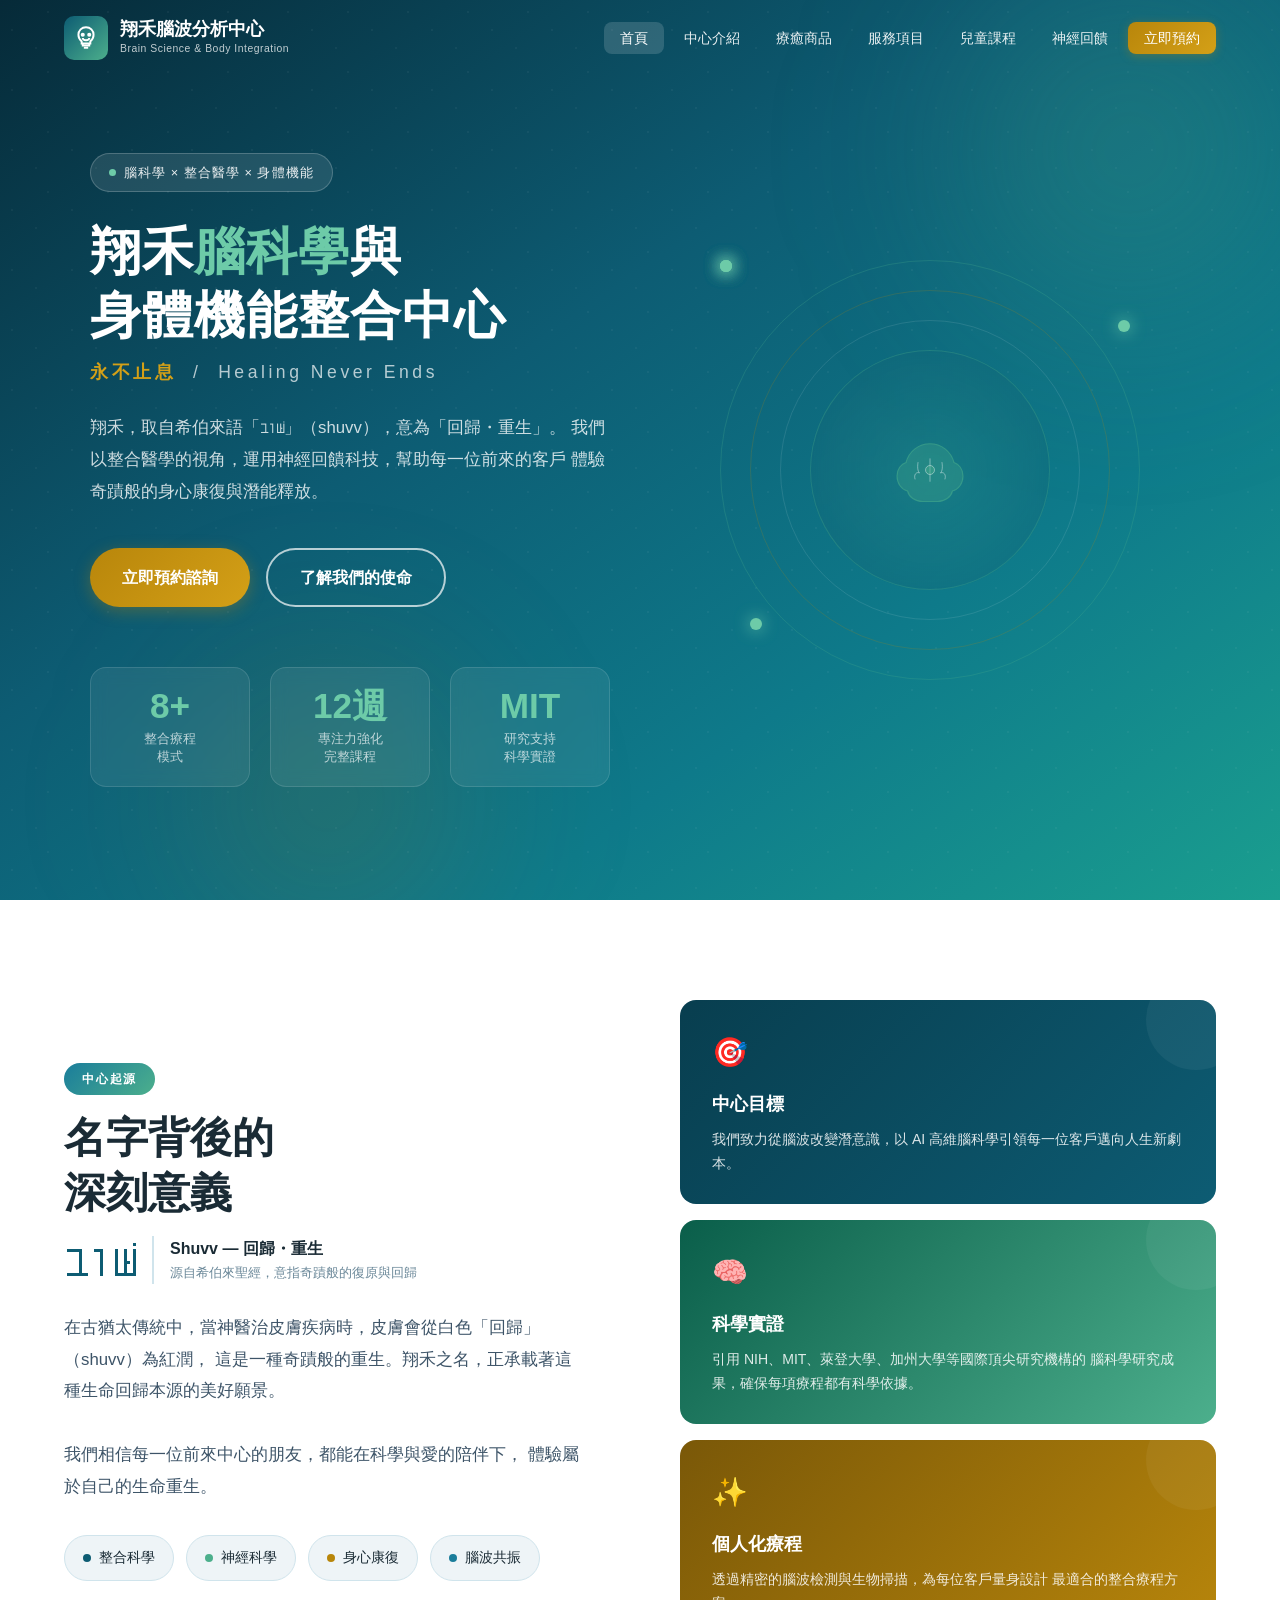
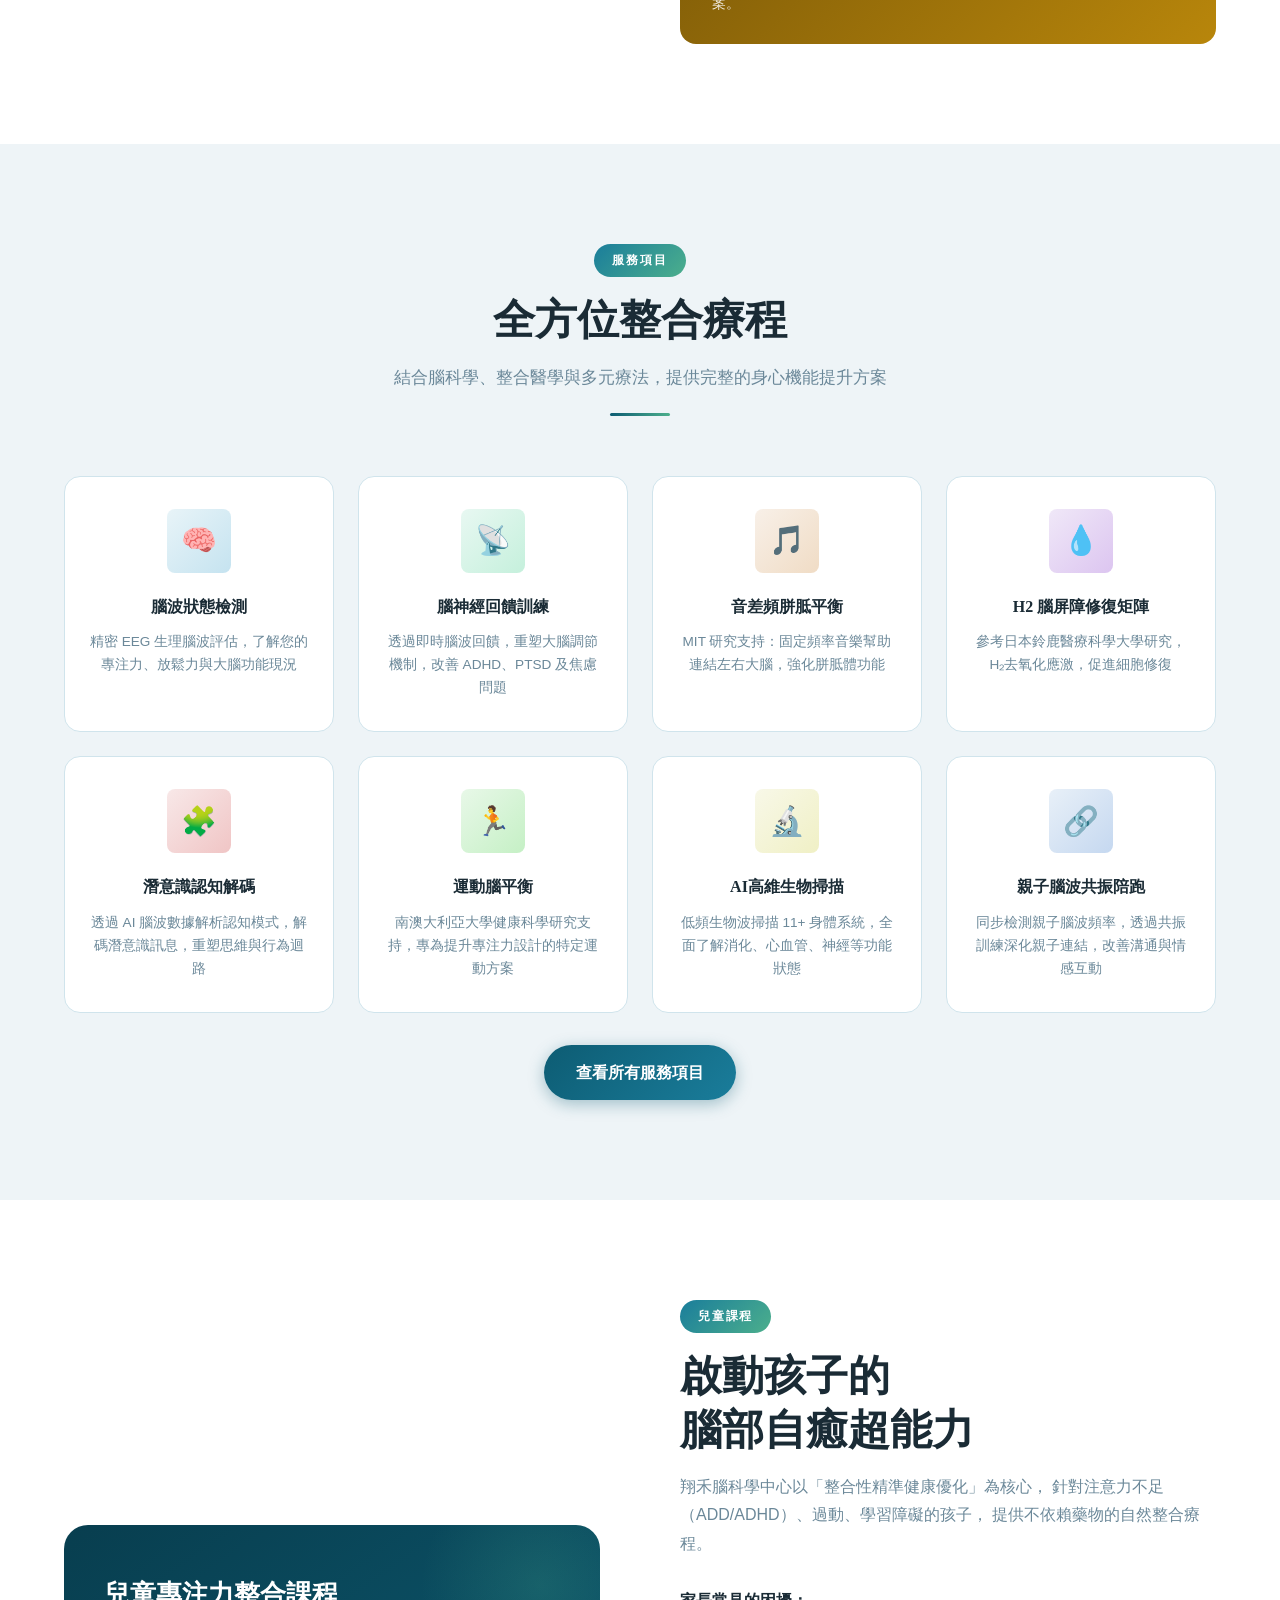
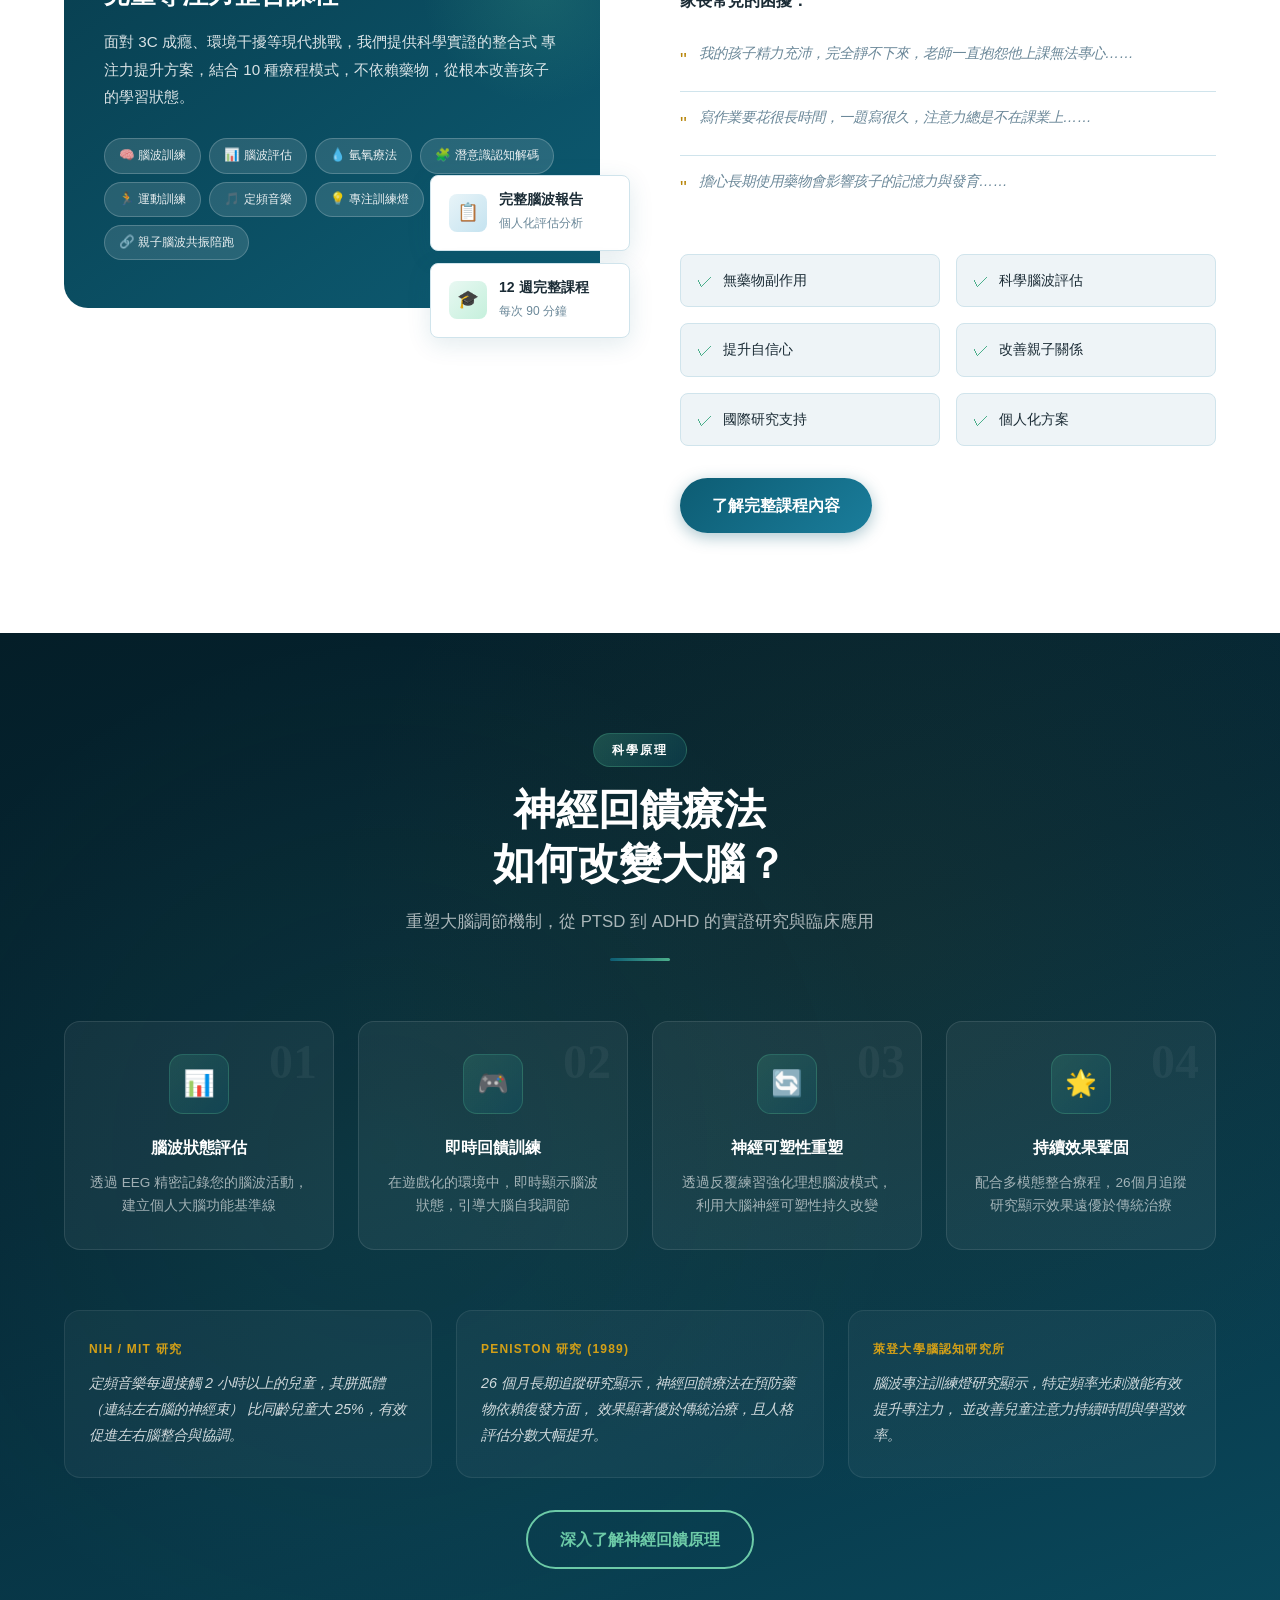
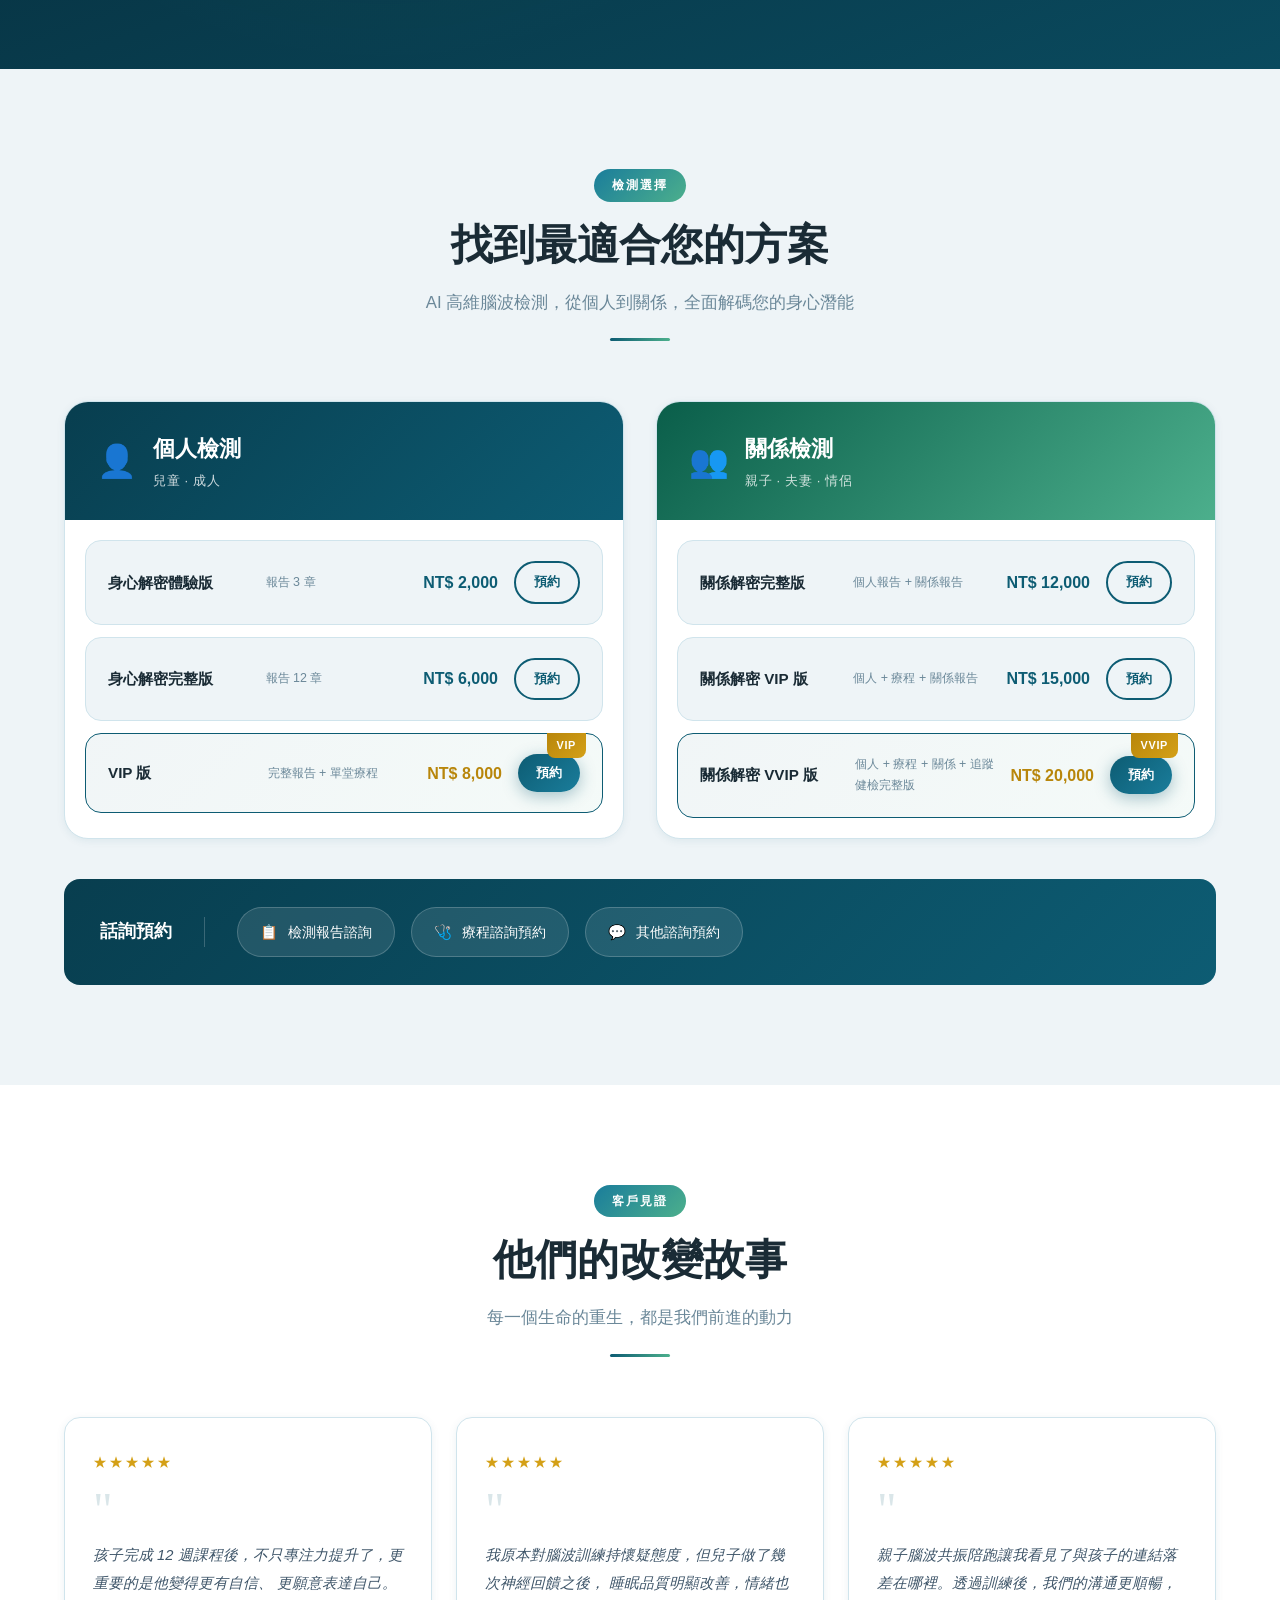
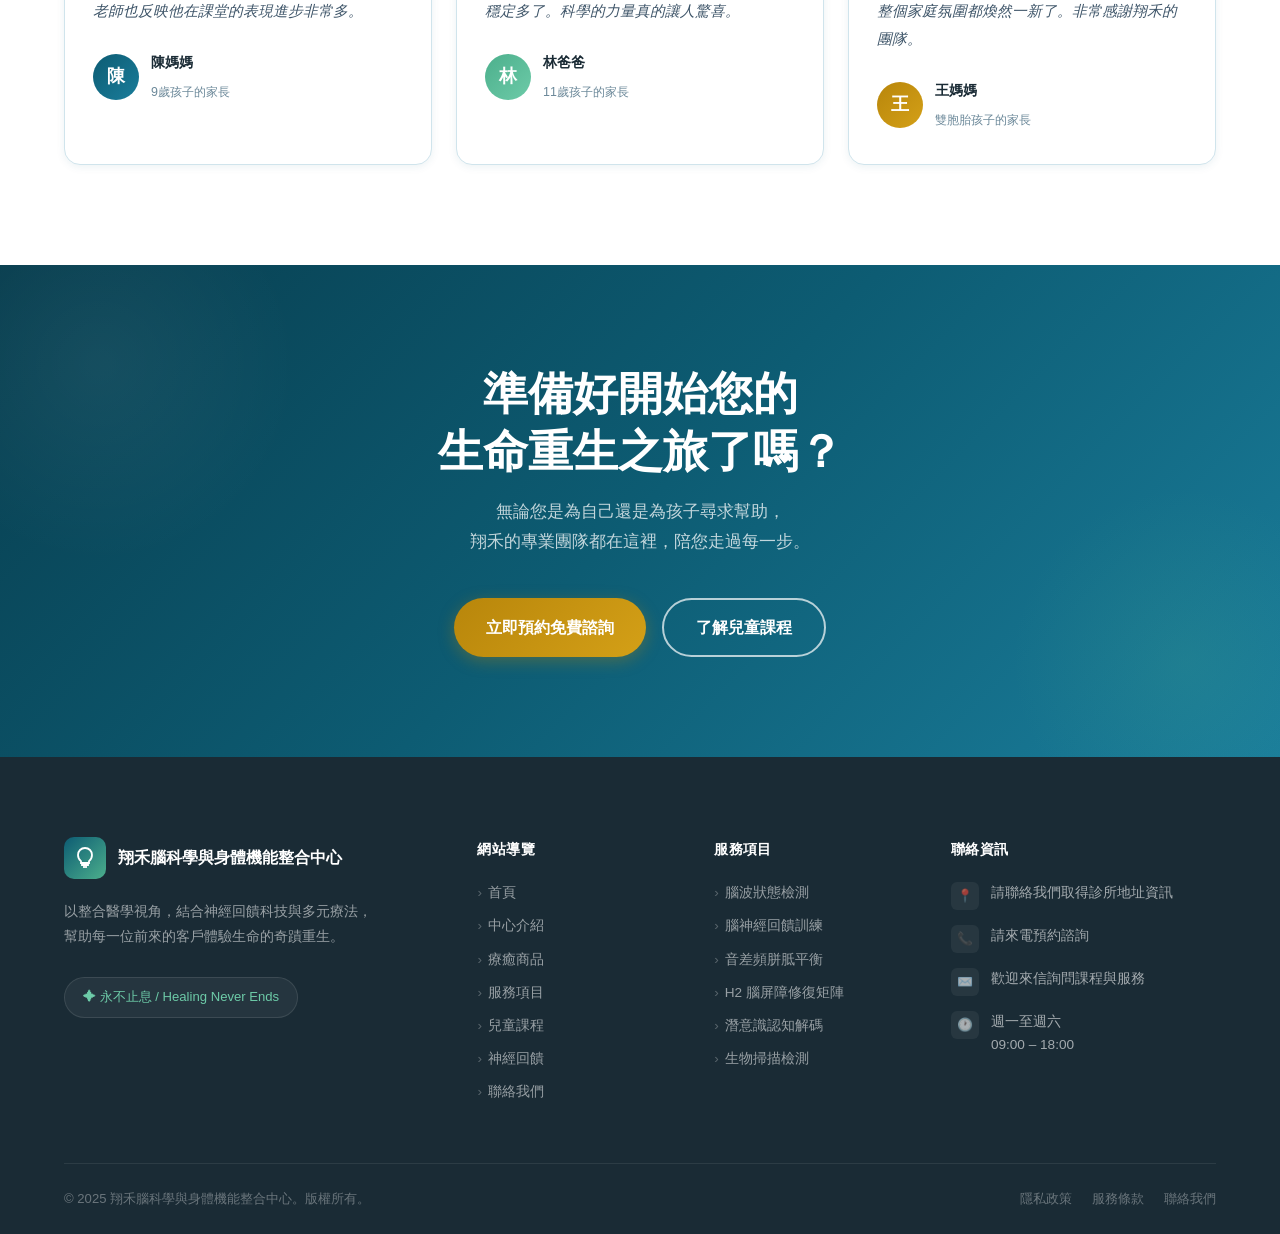
==== index.html @ a010a0da "Add 療癒商品 nav link to product list Made-with: Cursor" ====
<!DOCTYPE html>
<html lang="zh-TW">
<head>
  <meta charset="UTF-8" />
  <meta name="viewport" content="width=device-width, initial-scale=1.0" />
  <title>翔禾腦科學與身體機能整合中心 | Healing Never Ends</title>
  <meta name="description" content="翔禾腦科學與身體機能整合中心，結合神經回饋、腦波訓練、整合醫學，幫助您找回身心平衡。永不止息 / Healing Never Ends。" />
  <link rel="stylesheet" href="styles.css" />
  <link rel="preconnect" href="https://fonts.googleapis.com" />
  <link rel="preconnect" href="https://fonts.gstatic.com" crossorigin />
</head>
<body>

  <!-- ==================== 導覽列 ==================== -->
  <nav class="navbar" id="navbar">
    <div class="container">
      <div class="navbar-inner">
        <a href="index.html" class="navbar-logo">
          <div class="logo-icon">
            <svg viewBox="0 0 24 24">
              <path d="M12 2C8 2 5 5 5 9c0 2.5 1.2 4.7 3 6.1V17h8v-1.9c1.8-1.4 3-3.6 3-6.1 0-4-3-7-7-7z"/>
              <path d="M9 17v2h6v-2"/>
              <path d="M10 21h4"/>
              <circle cx="9" cy="9" r="1"/>
              <circle cx="15" cy="9" r="1"/>
              <path d="M9 12c0 1.1 1.3 2 3 2s3-.9 3-2"/>
            </svg>
          </div>
          <div class="logo-text">
            <span class="logo-name">翔禾腦波分析中心</span>
            <span class="logo-en">Brain Science & Body Integration</span>
          </div>
        </a>

        <ul class="navbar-nav" id="navMenu">
          <li><a href="index.html" class="nav-link active">首頁</a></li>
          <li><a href="about.html" class="nav-link">中心介紹</a></li>
          <li><a href="https://m.ccat.com.tw/4181/ProductList" class="nav-link" target="_blank" rel="noopener noreferrer">療癒商品</a></li>
          <li><a href="services.html" class="nav-link">服務項目</a></li>
          <li><a href="children-program.html" class="nav-link">兒童課程</a></li>
          <li><a href="neurofeedback.html" class="nav-link">神經回饋</a></li>
          <li><a href="contact.html" class="nav-link navbar-cta">立即預約</a></li>
        </ul>

        <button class="navbar-toggle" id="navToggle" aria-label="開啟選單">
          <span></span>
          <span></span>
          <span></span>
        </button>
      </div>
    </div>
  </nav>

  <!-- ==================== Hero ==================== -->
  <section class="hero" id="hero">
    <div class="hero-bg-pattern"></div>
    <div class="hero-orb hero-orb-1"></div>
    <div class="hero-orb hero-orb-2"></div>

    <div class="container">
      <div class="hero-content">
        <div class="hero-text">
          <div class="hero-badge">
            <span class="hero-badge-dot"></span>
            腦科學 × 整合醫學 × 身體機能
          </div>
          <h1 class="hero-title">
            翔禾<span class="hero-title-highlight">腦科學</span>與<br/>
            身體機能整合中心
          </h1>
          <p class="hero-tagline">
            <strong>永不止息</strong> &nbsp;/&nbsp; Healing Never Ends
          </p>
          <p class="hero-description">
            翔禾，取自希伯來語「שּׁוב」（shuvv），意為「回歸・重生」。
            我們以整合醫學的視角，運用神經回饋科技，幫助每一位前來的客戶
            體驗奇蹟般的身心康復與潛能釋放。
          </p>
          <div class="hero-actions">
            <a href="contact.html" class="btn btn-gold">立即預約諮詢</a>
            <a href="about.html" class="btn btn-secondary">了解我們的使命</a>
          </div>

          <div class="hero-stats">
            <div class="hero-stat fade-in fade-in-delay-1">
              <div class="hero-stat-number">8+</div>
              <div class="hero-stat-label">整合療程<br/>模式</div>
            </div>
            <div class="hero-stat fade-in fade-in-delay-2">
              <div class="hero-stat-number">12週</div>
              <div class="hero-stat-label">專注力強化<br/>完整課程</div>
            </div>
            <div class="hero-stat fade-in fade-in-delay-3">
              <div class="hero-stat-number">MIT</div>
              <div class="hero-stat-label">研究支持<br/>科學實證</div>
            </div>
          </div>
        </div>

        <div class="hero-visual">
          <div class="brain-graphic">
            <div class="brain-circle brain-circle-1"></div>
            <div class="brain-circle brain-circle-2"></div>
            <div class="brain-circle brain-circle-3"></div>
            <div class="brain-node"></div>
            <div class="brain-node"></div>
            <div class="brain-node"></div>
            <div class="brain-node"></div>
            <div class="brain-node"></div>
            <div class="brain-core">
              <svg class="brain-icon" viewBox="0 0 120 100" fill="none" xmlns="http://www.w3.org/2000/svg">
                <path d="M60 15 C45 15 32 25 28 40 C22 42 16 48 16 58 C16 68 22 76 30 78 C32 86 40 92 50 92 L70 92 C80 92 88 86 90 78 C98 76 104 68 104 58 C104 48 98 42 92 40 C88 25 75 15 60 15Z" fill="rgba(76,175,140,0.3)" stroke="rgba(76,175,140,0.6)" stroke-width="1.5"/>
                <path d="M44 40 C44 40 42 50 46 54 C42 52 38 56 40 62" stroke="rgba(255,255,255,0.5)" stroke-width="1.2" stroke-linecap="round"/>
                <path d="M60 35 L60 65" stroke="rgba(255,255,255,0.4)" stroke-width="1.5" stroke-linecap="round"/>
                <path d="M76 40 C76 40 78 50 74 54 C78 52 82 56 80 62" stroke="rgba(255,255,255,0.5)" stroke-width="1.2" stroke-linecap="round"/>
                <circle cx="60" cy="50" r="6" fill="rgba(76,175,140,0.5)" stroke="rgba(255,255,255,0.6)" stroke-width="1"/>
              </svg>
            </div>
          </div>
        </div>
      </div>
    </div>
  </section>

  <!-- ==================== 使命介紹 ==================== -->
  <section class="mission-section">
    <div class="container">
      <div class="mission-grid">
        <div class="mission-text-block fade-in">
          <div class="section-tag">中心起源</div>
          <h2 class="section-title">名字背後的<br/>深刻意義</h2>

          <div class="hebrew-word">
            <span class="hebrew-text">שּׁוב</span>
            <div class="hebrew-meaning">
              <strong>Shuvv — 回歸・重生</strong>
              源自希伯來聖經，意指奇蹟般的復原與回歸
            </div>
          </div>

          <p class="mission-desc">
            在古猶太傳統中，當神醫治皮膚疾病時，皮膚會從白色「回歸」（shuvv）為紅潤，
            這是一種奇蹟般的重生。翔禾之名，正承載著這種生命回歸本源的美好願景。
          </p>
          <p class="mission-desc">
            我們相信每一位前來中心的朋友，都能在科學與愛的陪伴下，
            體驗屬於自己的生命重生。
          </p>

          <div class="mission-values">
            <div class="mission-value-tag"><span class="dot"></span>整合科學</div>
            <div class="mission-value-tag"><span class="dot" style="background:var(--accent)"></span>神經科學</div>
            <div class="mission-value-tag"><span class="dot" style="background:var(--secondary)"></span>身心康復</div>
            <div class="mission-value-tag"><span class="dot" style="background:var(--primary-light)"></span>腦波共振</div>
          </div>
        </div>

        <div class="mission-visual fade-in fade-in-delay-2">
          <div class="mission-card-stack">
            <div class="mission-card">
              <div class="mission-card-icon">🎯</div>
              <div class="mission-card-title">中心目標</div>
              <div class="mission-card-desc">
                我們致力從腦波改變潛意識，以 AI 高維腦科學引領每一位客戶邁向人生新劇本。
              </div>
            </div>
            <div class="mission-card accent">
              <div class="mission-card-icon">🧠</div>
              <div class="mission-card-title">科學實證</div>
              <div class="mission-card-desc">
                引用 NIH、MIT、萊登大學、加州大學等國際頂尖研究機構的
                腦科學研究成果，確保每項療程都有科學依據。
              </div>
            </div>
            <div class="mission-card gold">
              <div class="mission-card-icon">✨</div>
              <div class="mission-card-title">個人化療程</div>
              <div class="mission-card-desc">
                透過精密的腦波檢測與生物掃描，為每位客戶量身設計
                最適合的整合療程方案。
              </div>
            </div>
          </div>
        </div>
      </div>
    </div>
  </section>

  <!-- ==================== 服務項目 ==================== -->
  <section class="services-section">
    <div class="container">
      <div class="section-header fade-in">
        <span class="section-tag">服務項目</span>
        <h2 class="section-title">全方位整合療程</h2>
        <p class="section-subtitle">
          結合腦科學、整合醫學與多元療法，提供完整的身心機能提升方案
        </p>
        <div class="section-divider"></div>
      </div>

      <div class="services-grid">
        <a href="services.html#eeg" class="service-card fade-in">
          <div class="service-icon service-icon-1">🧠</div>
          <div class="service-title">腦波狀態檢測</div>
          <div class="service-desc">精密 EEG 生理腦波評估，了解您的專注力、放鬆力與大腦功能現況</div>
        </a>

        <a href="neurofeedback.html" class="service-card fade-in fade-in-delay-1">
          <div class="service-icon service-icon-2">📡</div>
          <div class="service-title">腦神經回饋訓練</div>
          <div class="service-desc">透過即時腦波回饋，重塑大腦調節機制，改善 ADHD、PTSD 及焦慮問題</div>
        </a>

        <a href="services.html#frequency" class="service-card fade-in fade-in-delay-2">
          <div class="service-icon service-icon-3">🎵</div>
          <div class="service-title">音差頻胼胝平衡</div>
          <div class="service-desc">MIT 研究支持：固定頻率音樂幫助連結左右大腦，強化胼胝體功能</div>
        </a>

        <a href="services.html#hydrogen" class="service-card fade-in fade-in-delay-3">
          <div class="service-icon service-icon-4">💧</div>
          <div class="service-title">H2 腦屏障修復矩陣</div>
          <div class="service-desc">參考日本鈴鹿醫療科學大學研究，H₂去氧化應激，促進細胞修復</div>
        </a>

        <a href="services.html#cognitive" class="service-card fade-in">
          <div class="service-icon service-icon-5">🧩</div>
          <div class="service-title">潛意識認知解碼</div>
          <div class="service-desc">透過 AI 腦波數據解析認知模式，解碼潛意識訊息，重塑思維與行為迴路</div>
        </a>

        <a href="services.html#exercise" class="service-card fade-in fade-in-delay-1">
          <div class="service-icon service-icon-6">🏃</div>
          <div class="service-title">運動腦平衡</div>
          <div class="service-desc">南澳大利亞大學健康科學研究支持，專為提升專注力設計的特定運動方案</div>
        </a>

        <a href="services.html#bioscan" class="service-card fade-in fade-in-delay-2">
          <div class="service-icon service-icon-7">🔬</div>
          <div class="service-title">AI高維生物掃描</div>
          <div class="service-desc">低頻生物波掃描 11+ 身體系統，全面了解消化、心血管、神經等功能狀態</div>
        </a>

        <a href="services.html#family-resonance" class="service-card fade-in fade-in-delay-3">
          <div class="service-icon service-icon-8">🔗</div>
          <div class="service-title">親子腦波共振陪跑</div>
          <div class="service-desc">同步檢測親子腦波頻率，透過共振訓練深化親子連結，改善溝通與情感互動</div>
        </a>
      </div>

      <div class="text-center mt-8">
        <a href="services.html" class="btn btn-primary">查看所有服務項目</a>
      </div>
    </div>
  </section>

  <!-- ==================== 兒童專注力課程 ==================== -->
  <section class="children-section">
    <div class="container">
      <div class="children-grid">
        <div class="children-visual fade-in">
          <div class="children-hero-card">
            <h3>兒童專注力整合課程</h3>
            <p>
              面對 3C 成癮、環境干擾等現代挑戰，我們提供科學實證的整合式
              專注力提升方案，結合 10 種療程模式，不依賴藥物，從根本改善孩子的學習狀態。
            </p>
            <div class="modality-chips">
              <span class="modality-chip">🧠 腦波訓練</span>
              <span class="modality-chip">📊 腦波評估</span>
              <span class="modality-chip">💧 氫氧療法</span>
              <span class="modality-chip">🧩 潛意識認知解碼</span>
              <span class="modality-chip">🏃 運動訓練</span>
              <span class="modality-chip">🎵 定頻音樂</span>
              <span class="modality-chip">💡 專注訓練燈</span>
              <span class="modality-chip">🔗 親子腦波共振陪跑</span>
            </div>
          </div>

          <div class="children-floating-cards">
            <div class="floating-mini-card">
              <div class="fmc-icon fmc-icon-1">📋</div>
              <div class="fmc-text">
                <strong>完整腦波報告</strong>
                <span>個人化評估分析</span>
              </div>
            </div>
            <div class="floating-mini-card">
              <div class="fmc-icon fmc-icon-2">🎓</div>
              <div class="fmc-text">
                <strong>12 週完整課程</strong>
                <span>每次 90 分鐘</span>
              </div>
            </div>
          </div>
        </div>

        <div class="fade-in fade-in-delay-2">
          <div class="section-tag">兒童課程</div>
          <h2 class="section-title">啟動孩子的<br/>腦部自癒超能力</h2>
          <p style="font-size:1rem; color:var(--text-muted); line-height:1.8; margin-bottom:28px;">
            翔禾腦科學中心以「整合性精準健康優化」為核心，
            針對注意力不足（ADD/ADHD）、過動、學習障礙的孩子，
            提供不依賴藥物的自然整合療程。
          </p>

          <div class="pain-points">
            <div class="pain-point-title">家長常見的困擾：</div>
            <div class="pain-point-item">
              <span class="pain-point-quote">"</span>
              <span class="pain-point-text">我的孩子精力充沛，完全靜不下來，老師一直抱怨他上課無法專心……</span>
            </div>
            <div class="pain-point-item">
              <span class="pain-point-quote">"</span>
              <span class="pain-point-text">寫作業要花很長時間，一題寫很久，注意力總是不在課業上……</span>
            </div>
            <div class="pain-point-item">
              <span class="pain-point-quote">"</span>
              <span class="pain-point-text">擔心長期使用藥物會影響孩子的記憶力與發育……</span>
            </div>
          </div>

          <div class="program-highlights">
            <div class="highlight-item"><span class="check">✓</span>無藥物副作用</div>
            <div class="highlight-item"><span class="check">✓</span>科學腦波評估</div>
            <div class="highlight-item"><span class="check">✓</span>提升自信心</div>
            <div class="highlight-item"><span class="check">✓</span>改善親子關係</div>
            <div class="highlight-item"><span class="check">✓</span>國際研究支持</div>
            <div class="highlight-item"><span class="check">✓</span>個人化方案</div>
          </div>

          <a href="children-program.html" class="btn btn-primary">了解完整課程內容</a>
        </div>
      </div>
    </div>
  </section>

  <!-- ==================== 神經回饋科學 ==================== -->
  <section class="neuro-section">
    <div class="neuro-bg"></div>
    <div class="container">
      <div class="section-header fade-in">
        <span class="section-tag">科學原理</span>
        <h2 class="section-title">神經回饋療法<br/>如何改變大腦？</h2>
        <p class="section-subtitle">
          重塑大腦調節機制，從 PTSD 到 ADHD 的實證研究與臨床應用
        </p>
        <div class="section-divider"></div>
      </div>

      <div class="neuro-steps">
        <div class="neuro-step fade-in">
          <div class="neuro-step-number">01</div>
          <div class="neuro-step-icon">📊</div>
          <div class="neuro-step-title">腦波狀態評估</div>
          <div class="neuro-step-desc">透過 EEG 精密記錄您的腦波活動，建立個人大腦功能基準線</div>
        </div>
        <div class="neuro-step fade-in fade-in-delay-1">
          <div class="neuro-step-number">02</div>
          <div class="neuro-step-icon">🎮</div>
          <div class="neuro-step-title">即時回饋訓練</div>
          <div class="neuro-step-desc">在遊戲化的環境中，即時顯示腦波狀態，引導大腦自我調節</div>
        </div>
        <div class="neuro-step fade-in fade-in-delay-2">
          <div class="neuro-step-number">03</div>
          <div class="neuro-step-icon">🔄</div>
          <div class="neuro-step-title">神經可塑性重塑</div>
          <div class="neuro-step-desc">透過反覆練習強化理想腦波模式，利用大腦神經可塑性持久改變</div>
        </div>
        <div class="neuro-step fade-in fade-in-delay-3">
          <div class="neuro-step-number">04</div>
          <div class="neuro-step-icon">🌟</div>
          <div class="neuro-step-title">持續效果鞏固</div>
          <div class="neuro-step-desc">配合多模態整合療程，26個月追蹤研究顯示效果遠優於傳統治療</div>
        </div>
      </div>

      <div class="neuro-research">
        <div class="research-card fade-in">
          <div class="research-source">NIH / MIT 研究</div>
          <div class="research-quote">
            定頻音樂每週接觸 2 小時以上的兒童，其胼胝體（連結左右腦的神經束）
            比同齡兒童大 25%，有效促進左右腦整合與協調。
          </div>
        </div>
        <div class="research-card fade-in fade-in-delay-1">
          <div class="research-source">Peniston 研究 (1989)</div>
          <div class="research-quote">
            26 個月長期追蹤研究顯示，神經回饋療法在預防藥物依賴復發方面，
            效果顯著優於傳統治療，且人格評估分數大幅提升。
          </div>
        </div>
        <div class="research-card fade-in fade-in-delay-2">
          <div class="research-source">萊登大學腦認知研究所</div>
          <div class="research-quote">
            腦波專注訓練燈研究顯示，特定頻率光刺激能有效提升專注力，
            並改善兒童注意力持續時間與學習效率。
          </div>
        </div>
      </div>

      <div class="text-center mt-8">
        <a href="neurofeedback.html" class="btn btn-outline" style="color:var(--accent-light); border-color:var(--accent-light)">
          深入了解神經回饋原理
        </a>
      </div>
    </div>
  </section>

  <!-- ==================== 檢測選擇 ==================== -->
  <section class="courses-section">
    <div class="container">
      <div class="section-header fade-in">
        <span class="section-tag">檢測選擇</span>
        <h2 class="section-title">找到最適合您的方案</h2>
        <p class="section-subtitle">
          AI 高維腦波檢測，從個人到關係，全面解碼您的身心潛能
        </p>
        <div class="section-divider"></div>
      </div>

      <div class="detection-grid">
        <!-- 個人檢測 -->
        <div class="detection-category fade-in">
          <div class="detection-category-header">
            <div class="detection-category-icon">👤</div>
            <div>
              <div class="detection-category-title">個人檢測</div>
              <p class="detection-category-subtitle">兒童 · 成人</p>
            </div>
          </div>
          <div class="detection-plans">
            <div class="detection-plan">
              <div class="detection-plan-name">身心解密體驗版</div>
              <div class="detection-plan-desc">報告 3 章</div>
              <div class="detection-plan-price">NT$ 2,000</div>
              <a href="contact.html" class="btn btn-outline detection-plan-btn">預約</a>
            </div>
            <div class="detection-plan">
              <div class="detection-plan-name">身心解密完整版</div>
              <div class="detection-plan-desc">報告 12 章</div>
              <div class="detection-plan-price">NT$ 6,000</div>
              <a href="contact.html" class="btn btn-outline detection-plan-btn">預約</a>
            </div>
            <div class="detection-plan featured">
              <div class="detection-plan-badge">VIP</div>
              <div class="detection-plan-name">VIP 版</div>
              <div class="detection-plan-desc">完整報告 + 單堂療程</div>
              <div class="detection-plan-price">NT$ 8,000</div>
              <a href="contact.html" class="btn btn-primary detection-plan-btn">預約</a>
            </div>
          </div>
        </div>

        <!-- 關係檢測 -->
        <div class="detection-category fade-in fade-in-delay-1">
          <div class="detection-category-header">
            <div class="detection-category-icon">👥</div>
            <div>
              <div class="detection-category-title">關係檢測</div>
              <p class="detection-category-subtitle">親子 · 夫妻 · 情侶</p>
            </div>
          </div>
          <div class="detection-plans">
            <div class="detection-plan">
              <div class="detection-plan-name">關係解密完整版</div>
              <div class="detection-plan-desc">個人報告 + 關係報告</div>
              <div class="detection-plan-price">NT$ 12,000</div>
              <a href="contact.html" class="btn btn-outline detection-plan-btn">預約</a>
            </div>
            <div class="detection-plan">
              <div class="detection-plan-name">關係解密 VIP 版</div>
              <div class="detection-plan-desc">個人 + 療程 + 關係報告</div>
              <div class="detection-plan-price">NT$ 15,000</div>
              <a href="contact.html" class="btn btn-outline detection-plan-btn">預約</a>
            </div>
            <div class="detection-plan featured">
              <div class="detection-plan-badge">VVIP</div>
              <div class="detection-plan-name">關係解密 VVIP 版</div>
              <div class="detection-plan-desc">個人 + 療程 + 關係 + 追蹤<br/>健檢完整版</div>
              <div class="detection-plan-price">NT$ 20,000</div>
              <a href="contact.html" class="btn btn-primary detection-plan-btn">預約</a>
            </div>
          </div>
        </div>
      </div>

      <!-- 話詢預約 -->
      <div class="consultation-bar fade-in">
        <div class="consultation-title">話詢預約</div>
        <div class="consultation-options">
          <a href="contact.html" class="consultation-option">
            <span>📋</span>
            <span>檢測報告諮詢</span>
          </a>
          <a href="contact.html" class="consultation-option">
            <span>🩺</span>
            <span>療程諮詢預約</span>
          </a>
          <a href="contact.html" class="consultation-option">
            <span>💬</span>
            <span>其他諮詢預約</span>
          </a>
        </div>
      </div>
    </div>
  </section>

  <!-- ==================== 見證分享 ==================== -->
  <section class="testimonials-section">
    <div class="container">
      <div class="section-header fade-in">
        <span class="section-tag">客戶見證</span>
        <h2 class="section-title">他們的改變故事</h2>
        <p class="section-subtitle">
          每一個生命的重生，都是我們前進的動力
        </p>
        <div class="section-divider"></div>
      </div>

      <div class="testimonials-grid">
        <div class="testimonial-card fade-in">
          <div class="star-rating">
            <span class="star">★</span><span class="star">★</span><span class="star">★</span>
            <span class="star">★</span><span class="star">★</span>
          </div>
          <div class="testimonial-quote">"</div>
          <div class="testimonial-text">
            孩子完成 12 週課程後，不只專注力提升了，更重要的是他變得更有自信、
            更願意表達自己。老師也反映他在課堂的表現進步非常多。
          </div>
          <div class="testimonial-author">
            <div class="author-avatar avatar-1">陳</div>
            <div class="author-info">
              <strong>陳媽媽</strong>
              <span>9歲孩子的家長</span>
            </div>
          </div>
        </div>

        <div class="testimonial-card fade-in fade-in-delay-1">
          <div class="star-rating">
            <span class="star">★</span><span class="star">★</span><span class="star">★</span>
            <span class="star">★</span><span class="star">★</span>
          </div>
          <div class="testimonial-quote">"</div>
          <div class="testimonial-text">
            我原本對腦波訓練持懷疑態度，但兒子做了幾次神經回饋之後，
            睡眠品質明顯改善，情緒也穩定多了。科學的力量真的讓人驚喜。
          </div>
          <div class="testimonial-author">
            <div class="author-avatar avatar-2">林</div>
            <div class="author-info">
              <strong>林爸爸</strong>
              <span>11歲孩子的家長</span>
            </div>
          </div>
        </div>

        <div class="testimonial-card fade-in fade-in-delay-2">
          <div class="star-rating">
            <span class="star">★</span><span class="star">★</span><span class="star">★</span>
            <span class="star">★</span><span class="star">★</span>
          </div>
          <div class="testimonial-quote">"</div>
          <div class="testimonial-text">
            親子腦波共振陪跑讓我看見了與孩子的連結落差在哪裡。透過訓練後，我們的溝通更順暢，整個家庭氛圍都煥然一新了。非常感謝翔禾的團隊。
          </div>
          <div class="testimonial-author">
            <div class="author-avatar avatar-3">王</div>
            <div class="author-info">
              <strong>王媽媽</strong>
              <span>雙胞胎孩子的家長</span>
            </div>
          </div>
        </div>
      </div>
    </div>
  </section>

  <!-- ==================== CTA ==================== -->
  <section class="cta-section">
    <div class="container">
      <div class="cta-content fade-in">
        <h2 class="cta-title">準備好開始您的<br/>生命重生之旅了嗎？</h2>
        <p class="cta-subtitle">
          無論您是為自己還是為孩子尋求幫助，<br/>
          翔禾的專業團隊都在這裡，陪您走過每一步。
        </p>
        <div class="cta-actions">
          <a href="contact.html" class="btn btn-gold">立即預約免費諮詢</a>
          <a href="children-program.html" class="btn btn-secondary">了解兒童課程</a>
        </div>
      </div>
    </div>
  </section>

  <!-- ==================== Footer ==================== -->
  <footer class="footer">
    <div class="container">
      <div class="footer-grid">
        <div class="footer-brand">
          <div class="footer-logo">
            <div class="footer-logo-icon">
              <svg viewBox="0 0 24 24">
                <path d="M12 2C8 2 5 5 5 9c0 2.5 1.2 4.7 3 6.1V17h8v-1.9c1.8-1.4 3-3.6 3-6.1 0-4-3-7-7-7z"/>
                <path d="M9 17v2h6v-2"/>
                <path d="M10 21h4"/>
              </svg>
            </div>
            <span class="footer-logo-text">翔禾腦科學與身體機能整合中心</span>
          </div>
          <p class="footer-desc">
            以整合醫學視角，結合神經回饋科技與多元療法，
            幫助每一位前來的客戶體驗生命的奇蹟重生。
          </p>
          <div class="footer-tagline">
            ✦ 永不止息 / Healing Never Ends
          </div>
        </div>

        <div>
          <div class="footer-col-title">網站導覽</div>
          <ul class="footer-links">
            <li><a href="index.html" class="footer-link">首頁</a></li>
            <li><a href="about.html" class="footer-link">中心介紹</a></li>
            <li><a href="https://m.ccat.com.tw/4181/ProductList" class="footer-link" target="_blank" rel="noopener noreferrer">療癒商品</a></li>
            <li><a href="services.html" class="footer-link">服務項目</a></li>
            <li><a href="children-program.html" class="footer-link">兒童課程</a></li>
            <li><a href="neurofeedback.html" class="footer-link">神經回饋</a></li>
            <li><a href="contact.html" class="footer-link">聯絡我們</a></li>
          </ul>
        </div>

        <div>
          <div class="footer-col-title">服務項目</div>
          <ul class="footer-links">
            <li><a href="services.html#eeg" class="footer-link">腦波狀態檢測</a></li>
            <li><a href="neurofeedback.html" class="footer-link">腦神經回饋訓練</a></li>
            <li><a href="services.html#frequency" class="footer-link">音差頻胼胝平衡</a></li>
            <li><a href="services.html#hydrogen" class="footer-link">H2 腦屏障修復矩陣</a></li>
            <li><a href="services.html#cognitive" class="footer-link">潛意識認知解碼</a></li>
            <li><a href="services.html#bioscan" class="footer-link">生物掃描檢測</a></li>
          </ul>
        </div>

        <div>
          <div class="footer-col-title">聯絡資訊</div>
          <div class="footer-contact-items">
            <div class="footer-contact-item">
              <div class="footer-contact-icon">📍</div>
              <span>請聯絡我們取得診所地址資訊</span>
            </div>
            <div class="footer-contact-item">
              <div class="footer-contact-icon">📞</div>
              <span>請來電預約諮詢</span>
            </div>
            <div class="footer-contact-item">
              <div class="footer-contact-icon">✉️</div>
              <span>歡迎來信詢問課程與服務</span>
            </div>
            <div class="footer-contact-item">
              <div class="footer-contact-icon">🕐</div>
              <span>週一至週六<br/>09:00 – 18:00</span>
            </div>
          </div>
        </div>
      </div>

      <div class="footer-bottom">
        <p class="footer-copyright">
          © 2025 翔禾腦科學與身體機能整合中心。版權所有。
        </p>
        <div class="footer-bottom-links">
          <a href="#" class="footer-bottom-link">隱私政策</a>
          <a href="#" class="footer-bottom-link">服務條款</a>
          <a href="contact.html" class="footer-bottom-link">聯絡我們</a>
        </div>
      </div>
    </div>
  </footer>

  <!-- Scroll to Top -->
  <button class="scroll-top" id="scrollTop" aria-label="回到頂部">↑</button>

  <script src="script.js"></script>
</body>
</html>
---- styles.css ----
/* ==========================================
   翔禾腦科學與身體機能整合中心 - 主要樣式
   ========================================== */

/* --- CSS 變數 --- */
:root {
  --primary: #0D5C73;
  --primary-dark: #083E4F;
  --primary-light: #1A7D9B;
  --secondary: #B8860B;
  --secondary-light: #D4A017;
  --accent: #4CAF8C;
  --accent-light: #6DCBA8;
  --bg-light: #F8FAFB;
  --bg-section: #EEF4F7;
  --text-dark: #1A2B35;
  --text-body: #3D5468;
  --text-muted: #6B8899;
  --white: #FFFFFF;
  --border: #D0E4EC;
  --shadow-sm: 0 2px 8px rgba(13, 92, 115, 0.08);
  --shadow-md: 0 6px 24px rgba(13, 92, 115, 0.12);
  --shadow-lg: 0 16px 48px rgba(13, 92, 115, 0.18);
  --radius-sm: 8px;
  --radius-md: 16px;
  --radius-lg: 24px;
  --transition: all 0.3s cubic-bezier(0.4, 0, 0.2, 1);
  --font-zh: 'Noto Sans TC', 'PingFang TC', 'Microsoft JhengHei', sans-serif;
}

/* --- Reset & Base --- */
*, *::before, *::after {
  box-sizing: border-box;
  margin: 0;
  padding: 0;
}

html {
  scroll-behavior: smooth;
  font-size: 16px;
}

body {
  font-family: var(--font-zh);
  color: var(--text-body);
  background-color: var(--white);
  line-height: 1.7;
  -webkit-font-smoothing: antialiased;
}

img {
  max-width: 100%;
  height: auto;
  display: block;
}

a {
  text-decoration: none;
  color: inherit;
  transition: var(--transition);
}

ul, ol {
  list-style: none;
}

/* --- Google Font Import --- */
@import url('https://fonts.googleapis.com/css2?family=Noto+Sans+TC:wght@300;400;500;600;700;900&family=Noto+Serif+TC:wght@400;600;700&display=swap');

/* ==========================================
   共用元件
   ========================================== */

.container {
  max-width: 1200px;
  margin: 0 auto;
  padding: 0 24px;
}

.section-header {
  text-align: center;
  margin-bottom: 60px;
}

.section-tag {
  display: inline-block;
  background: linear-gradient(135deg, var(--primary-light), var(--accent));
  color: var(--white);
  font-size: 0.75rem;
  font-weight: 600;
  letter-spacing: 0.15em;
  padding: 6px 18px;
  border-radius: 50px;
  margin-bottom: 16px;
  text-transform: uppercase;
}

.section-title {
  font-family: 'Noto Serif TC', serif;
  font-size: clamp(1.8rem, 3.5vw, 2.6rem);
  font-weight: 700;
  color: var(--text-dark);
  line-height: 1.3;
  margin-bottom: 16px;
}

.section-subtitle {
  font-size: 1.05rem;
  color: var(--text-muted);
  max-width: 620px;
  margin: 0 auto;
  line-height: 1.8;
}

.section-divider {
  width: 60px;
  height: 3px;
  background: linear-gradient(90deg, var(--primary), var(--accent));
  border-radius: 2px;
  margin: 20px auto 0;
}

/* Buttons */
.btn {
  display: inline-flex;
  align-items: center;
  gap: 8px;
  padding: 14px 32px;
  border-radius: 50px;
  font-size: 1rem;
  font-weight: 600;
  cursor: pointer;
  border: none;
  transition: var(--transition);
  text-align: center;
  white-space: nowrap;
}

.btn-primary {
  background: linear-gradient(135deg, var(--primary), var(--primary-light));
  color: var(--white);
  box-shadow: 0 4px 16px rgba(13, 92, 115, 0.35);
}

.btn-primary:hover {
  transform: translateY(-2px);
  box-shadow: 0 8px 28px rgba(13, 92, 115, 0.45);
}

.btn-secondary {
  background: transparent;
  color: var(--white);
  border: 2px solid rgba(255,255,255,0.7);
}

.btn-secondary:hover {
  background: rgba(255,255,255,0.15);
  border-color: var(--white);
}

.btn-outline {
  background: transparent;
  color: var(--primary);
  border: 2px solid var(--primary);
}

.btn-outline:hover {
  background: var(--primary);
  color: var(--white);
}

.btn-gold {
  background: linear-gradient(135deg, var(--secondary), var(--secondary-light));
  color: var(--white);
  box-shadow: 0 4px 16px rgba(184, 134, 11, 0.35);
}

.btn-gold:hover {
  transform: translateY(-2px);
  box-shadow: 0 8px 28px rgba(184, 134, 11, 0.45);
}

/* Cards */
.card {
  background: var(--white);
  border-radius: var(--radius-md);
  box-shadow: var(--shadow-sm);
  border: 1px solid var(--border);
  overflow: hidden;
  transition: var(--transition);
}

.card:hover {
  transform: translateY(-6px);
  box-shadow: var(--shadow-md);
}

/* Badge */
.badge {
  display: inline-block;
  padding: 4px 12px;
  border-radius: 50px;
  font-size: 0.75rem;
  font-weight: 600;
}

.badge-primary {
  background: rgba(13, 92, 115, 0.1);
  color: var(--primary);
}

.badge-accent {
  background: rgba(76, 175, 140, 0.1);
  color: var(--accent);
}

/* ==========================================
   導覽列 (Navbar)
   ========================================== */

.navbar {
  position: fixed;
  top: 0;
  left: 0;
  right: 0;
  z-index: 1000;
  padding: 16px 0;
  transition: var(--transition);
}

.navbar.scrolled {
  background: rgba(255, 255, 255, 0.97);
  box-shadow: 0 2px 20px rgba(13, 92, 115, 0.12);
  padding: 10px 0;
}

.navbar-inner {
  display: flex;
  align-items: center;
  justify-content: space-between;
}

.navbar-logo {
  display: flex;
  align-items: center;
  gap: 12px;
}

.logo-icon {
  width: 44px;
  height: 44px;
  background: linear-gradient(135deg, var(--primary), var(--accent));
  border-radius: 10px;
  display: flex;
  align-items: center;
  justify-content: center;
}

.logo-icon svg {
  width: 26px;
  height: 26px;
  fill: none;
  stroke: white;
  stroke-width: 1.8;
}

.logo-text {
  display: flex;
  flex-direction: column;
}

.logo-name {
  font-family: 'Noto Serif TC', serif;
  font-size: 1.15rem;
  font-weight: 700;
  color: var(--text-dark);
  line-height: 1.2;
  transition: var(--transition);
}

.navbar:not(.scrolled) .logo-name {
  color: var(--white);
}

.logo-en {
  font-size: 0.65rem;
  font-weight: 500;
  color: var(--text-muted);
  letter-spacing: 0.05em;
  transition: var(--transition);
}

.navbar:not(.scrolled) .logo-en {
  color: rgba(255,255,255,0.75);
}

.navbar-nav {
  display: flex;
  align-items: center;
  gap: 4px;
}

.nav-link {
  padding: 8px 16px;
  border-radius: 8px;
  font-size: 0.9rem;
  font-weight: 500;
  color: var(--text-dark);
  transition: var(--transition);
}

.navbar:not(.scrolled) .nav-link {
  color: rgba(255,255,255,0.9);
}

.nav-link:hover,
.nav-link.active {
  background: rgba(13, 92, 115, 0.08);
  color: var(--primary);
}

.navbar:not(.scrolled) .nav-link:hover,
.navbar:not(.scrolled) .nav-link.active {
  background: rgba(255,255,255,0.15);
  color: var(--white);
}

.navbar-cta {
  background: linear-gradient(135deg, var(--secondary), var(--secondary-light)) !important;
  color: var(--white) !important;
  box-shadow: 0 2px 10px rgba(184, 134, 11, 0.35);
}

.navbar-cta:hover {
  transform: translateY(-1px);
  box-shadow: 0 4px 18px rgba(184, 134, 11, 0.45) !important;
}

.navbar-toggle {
  display: none;
  flex-direction: column;
  gap: 5px;
  cursor: pointer;
  padding: 6px;
  background: none;
  border: none;
}

.navbar-toggle span {
  width: 26px;
  height: 2px;
  background: var(--text-dark);
  border-radius: 2px;
  transition: var(--transition);
}

.navbar:not(.scrolled) .navbar-toggle span {
  background: var(--white);
}

/* ==========================================
   Hero Section
   ========================================== */

.hero {
  min-height: 100vh;
  background: linear-gradient(145deg, #062A38 0%, #0D5C73 40%, #0E7A8A 70%, #1A9E8F 100%);
  position: relative;
  display: flex;
  align-items: center;
  overflow: hidden;
  padding: 120px 0 80px;
}

.hero-bg-pattern {
  position: absolute;
  inset: 0;
  opacity: 0.04;
  background-image:
    radial-gradient(circle at 20% 50%, white 1px, transparent 1px),
    radial-gradient(circle at 80% 20%, white 1px, transparent 1px),
    radial-gradient(circle at 60% 80%, white 1px, transparent 1px);
  background-size: 60px 60px;
}

.hero-orb {
  position: absolute;
  border-radius: 50%;
  filter: blur(80px);
  animation: orbFloat 8s ease-in-out infinite;
}

.hero-orb-1 {
  width: 500px;
  height: 500px;
  background: radial-gradient(circle, rgba(76, 175, 140, 0.3) 0%, transparent 70%);
  top: -100px;
  right: -100px;
  animation-delay: 0s;
}

.hero-orb-2 {
  width: 400px;
  height: 400px;
  background: radial-gradient(circle, rgba(184, 134, 11, 0.2) 0%, transparent 70%);
  bottom: -100px;
  left: 10%;
  animation-delay: -4s;
}

@keyframes orbFloat {
  0%, 100% { transform: translate(0, 0) scale(1); }
  50% { transform: translate(20px, -20px) scale(1.05); }
}

.hero-content {
  position: relative;
  z-index: 2;
  display: grid;
  grid-template-columns: 1fr 1fr;
  gap: 60px;
  align-items: center;
}

.hero-badge {
  display: inline-flex;
  align-items: center;
  gap: 8px;
  background: rgba(255,255,255,0.1);
  border: 1px solid rgba(255,255,255,0.2);
  color: rgba(255,255,255,0.9);
  padding: 8px 18px;
  border-radius: 50px;
  font-size: 0.8rem;
  font-weight: 500;
  letter-spacing: 0.08em;
  margin-bottom: 28px;
}

.hero-badge-dot {
  width: 7px;
  height: 7px;
  background: var(--accent-light);
  border-radius: 50%;
  animation: pulse 2s infinite;
}

@keyframes pulse {
  0%, 100% { opacity: 1; transform: scale(1); }
  50% { opacity: 0.6; transform: scale(0.85); }
}

.hero-title {
  font-family: 'Noto Serif TC', serif;
  font-size: clamp(2rem, 4vw, 3.2rem);
  font-weight: 900;
  color: var(--white);
  line-height: 1.25;
  margin-bottom: 10px;
  letter-spacing: 0.02em;
}

.hero-title-highlight {
  color: var(--accent-light);
}

.hero-tagline {
  font-size: 1.1rem;
  font-weight: 300;
  color: rgba(255,255,255,0.7);
  letter-spacing: 0.2em;
  margin-bottom: 24px;
}

.hero-tagline strong {
  color: var(--secondary-light);
  font-weight: 600;
}

.hero-description {
  font-size: 1.05rem;
  color: rgba(255,255,255,0.8);
  line-height: 1.9;
  margin-bottom: 40px;
  max-width: 520px;
}

.hero-actions {
  display: flex;
  gap: 16px;
  flex-wrap: wrap;
}

.hero-stats {
  display: grid;
  grid-template-columns: repeat(3, 1fr);
  gap: 20px;
  margin-top: 60px;
}

.hero-stat {
  text-align: center;
  padding: 20px 16px;
  background: rgba(255,255,255,0.07);
  border: 1px solid rgba(255,255,255,0.12);
  border-radius: var(--radius-md);
  backdrop-filter: blur(8px);
  transition: var(--transition);
}

.hero-stat:hover {
  background: rgba(255,255,255,0.12);
  transform: translateY(-4px);
}

.hero-stat-number {
  font-size: 2.2rem;
  font-weight: 900;
  color: var(--accent-light);
  line-height: 1;
  margin-bottom: 6px;
}

.hero-stat-label {
  font-size: 0.82rem;
  color: rgba(255,255,255,0.7);
  line-height: 1.4;
}

/* Hero Visual */
.hero-visual {
  position: relative;
  display: flex;
  align-items: center;
  justify-content: center;
}

.brain-graphic {
  position: relative;
  width: 420px;
  height: 420px;
}

.brain-circle {
  position: absolute;
  border-radius: 50%;
  border: 1px solid;
  animation: rotateCW 20s linear infinite;
}

.brain-circle-1 {
  inset: 0;
  border-color: rgba(76, 175, 140, 0.25);
  animation-duration: 25s;
}

.brain-circle-2 {
  inset: 30px;
  border-color: rgba(184, 134, 11, 0.2);
  animation-direction: reverse;
  animation-duration: 18s;
}

.brain-circle-3 {
  inset: 60px;
  border-color: rgba(255, 255, 255, 0.1);
  animation-duration: 30s;
}

@keyframes rotateCW {
  from { transform: rotate(0deg); }
  to { transform: rotate(360deg); }
}

.brain-core {
  position: absolute;
  inset: 90px;
  background: radial-gradient(circle, rgba(76, 175, 140, 0.15), rgba(13, 92, 115, 0.4));
  border-radius: 50%;
  border: 1px solid rgba(76, 175, 140, 0.3);
  display: flex;
  align-items: center;
  justify-content: center;
  backdrop-filter: blur(4px);
}

.brain-icon {
  width: 90px;
  height: 90px;
  opacity: 0.9;
}

.brain-node {
  position: absolute;
  width: 12px;
  height: 12px;
  background: var(--accent-light);
  border-radius: 50%;
  box-shadow: 0 0 16px var(--accent-light);
  animation: nodePulse 2s ease-in-out infinite;
}

.brain-node:nth-child(1) { top: 20px; left: 50%; transform: translateX(-50%); animation-delay: 0s; }
.brain-node:nth-child(2) { bottom: 20px; right: 30px; animation-delay: 0.7s; }
.brain-node:nth-child(3) { left: 10px; top: 50%; transform: translateY(-50%); animation-delay: 1.4s; }
.brain-node:nth-child(4) { bottom: 50px; left: 30px; animation-delay: 0.35s; }
.brain-node:nth-child(5) { top: 60px; right: 10px; animation-delay: 1.1s; }

@keyframes nodePulse {
  0%, 100% { opacity: 1; transform: scale(1); box-shadow: 0 0 16px var(--accent-light); }
  50% { opacity: 0.6; transform: scale(0.7); box-shadow: 0 0 8px var(--accent-light); }
}

.brain-node:nth-child(1) { animation: nodePulse1 2s ease-in-out infinite; }
@keyframes nodePulse1 {
  0%, 100% { opacity: 1; width: 12px; height: 12px; box-shadow: 0 0 16px var(--accent-light); top: 20px; left: 50%; transform: translateX(-50%); }
  50% { opacity: 0.6; width: 8px; height: 8px; box-shadow: 0 0 8px var(--accent-light); top: 22px; left: 50%; transform: translateX(-50%); }
}

/* ==========================================
   Mission Section (About Brief)
   ========================================== */

.mission-section {
  padding: 100px 0;
  background: var(--white);
}

.mission-grid {
  display: grid;
  grid-template-columns: 1fr 1fr;
  gap: 80px;
  align-items: center;
}

.mission-text-block {
  max-width: 520px;
}

.hebrew-word {
  display: inline-flex;
  align-items: center;
  gap: 16px;
  margin-bottom: 28px;
}

.hebrew-text {
  font-size: 3rem;
  font-weight: 400;
  color: var(--primary);
  font-family: 'Noto Serif TC', serif;
  direction: rtl;
  line-height: 1;
}

.hebrew-meaning {
  font-size: 0.8rem;
  color: var(--text-muted);
  line-height: 1.6;
  padding-left: 16px;
  border-left: 2px solid var(--border);
}

.hebrew-meaning strong {
  display: block;
  color: var(--text-dark);
  font-size: 1rem;
  margin-bottom: 2px;
}

.mission-desc {
  font-size: 1.05rem;
  color: var(--text-body);
  line-height: 1.9;
  margin-bottom: 32px;
}

.mission-values {
  display: flex;
  gap: 12px;
  flex-wrap: wrap;
}

.mission-value-tag {
  display: flex;
  align-items: center;
  gap: 8px;
  background: var(--bg-section);
  border: 1px solid var(--border);
  padding: 10px 18px;
  border-radius: 50px;
  font-size: 0.88rem;
  font-weight: 500;
  color: var(--text-dark);
}

.mission-value-tag .dot {
  width: 8px;
  height: 8px;
  border-radius: 50%;
  background: var(--primary);
}

.mission-visual {
  position: relative;
}

.mission-card-stack {
  display: grid;
  gap: 16px;
}

.mission-card {
  background: linear-gradient(135deg, var(--primary-dark), var(--primary));
  border-radius: var(--radius-md);
  padding: 28px 32px;
  color: var(--white);
  position: relative;
  overflow: hidden;
  transition: var(--transition);
}

.mission-card:hover {
  transform: translateX(8px);
}

.mission-card::before {
  content: '';
  position: absolute;
  top: -30px;
  right: -30px;
  width: 100px;
  height: 100px;
  background: rgba(255,255,255,0.05);
  border-radius: 50%;
}

.mission-card.accent {
  background: linear-gradient(135deg, #0A5E4A, var(--accent));
}

.mission-card.gold {
  background: linear-gradient(135deg, #7A5808, var(--secondary));
}

.mission-card-icon {
  font-size: 1.8rem;
  margin-bottom: 12px;
}

.mission-card-title {
  font-family: 'Noto Serif TC', serif;
  font-size: 1.15rem;
  font-weight: 700;
  margin-bottom: 8px;
}

.mission-card-desc {
  font-size: 0.88rem;
  opacity: 0.85;
  line-height: 1.7;
}

/* ==========================================
   Services Section
   ========================================== */

.services-section {
  padding: 100px 0;
  background: var(--bg-section);
}

.services-grid {
  display: grid;
  grid-template-columns: repeat(4, 1fr);
  gap: 24px;
}

.service-card {
  background: var(--white);
  border-radius: var(--radius-md);
  padding: 32px 24px;
  text-align: center;
  border: 1px solid var(--border);
  transition: var(--transition);
  cursor: pointer;
  position: relative;
  overflow: hidden;
}

.service-card::before {
  content: '';
  position: absolute;
  bottom: 0;
  left: 0;
  right: 0;
  height: 3px;
  background: linear-gradient(90deg, var(--primary), var(--accent));
  transform: scaleX(0);
  transition: var(--transition);
}

.service-card:hover::before {
  transform: scaleX(1);
}

.service-card:hover {
  transform: translateY(-8px);
  box-shadow: var(--shadow-md);
  border-color: rgba(13, 92, 115, 0.2);
}

.service-icon {
  width: 64px;
  height: 64px;
  border-radius: var(--radius-sm);
  display: flex;
  align-items: center;
  justify-content: center;
  font-size: 1.8rem;
  margin: 0 auto 20px;
  transition: var(--transition);
}

.service-card:hover .service-icon {
  transform: scale(1.1);
}

.service-icon-1 { background: linear-gradient(135deg, #E8F4F8, #C5E3F0); }
.service-icon-2 { background: linear-gradient(135deg, #E8F8F2, #C5F0DC); }
.service-icon-3 { background: linear-gradient(135deg, #F8F0E8, #F0DCC5); }
.service-icon-4 { background: linear-gradient(135deg, #F0E8F8, #DCC5F0); }
.service-icon-5 { background: linear-gradient(135deg, #F8E8E8, #F0C5C5); }
.service-icon-6 { background: linear-gradient(135deg, #E8F8E8, #C5F0C5); }
.service-icon-7 { background: linear-gradient(135deg, #F8F8E8, #F0F0C5); }
.service-icon-8 { background: linear-gradient(135deg, #E8F0F8, #C5D8F0); }

.service-title {
  font-size: 1rem;
  font-weight: 700;
  color: var(--text-dark);
  margin-bottom: 10px;
  font-family: 'Noto Serif TC', serif;
}

.service-desc {
  font-size: 0.85rem;
  color: var(--text-muted);
  line-height: 1.7;
}

/* ==========================================
   Children Program Section
   ========================================== */

.children-section {
  padding: 100px 0;
  background: var(--white);
  overflow: hidden;
}

.children-grid {
  display: grid;
  grid-template-columns: 1fr 1fr;
  gap: 80px;
  align-items: center;
}

.children-visual {
  position: relative;
}

.children-hero-card {
  background: linear-gradient(145deg, var(--primary-dark), var(--primary));
  border-radius: var(--radius-lg);
  padding: 48px 40px;
  color: var(--white);
  position: relative;
  overflow: hidden;
}

.children-hero-card::after {
  content: '';
  position: absolute;
  top: -60px;
  right: -60px;
  width: 240px;
  height: 240px;
  background: radial-gradient(circle, rgba(76, 175, 140, 0.2), transparent 70%);
  border-radius: 50%;
}

.children-hero-card h3 {
  font-family: 'Noto Serif TC', serif;
  font-size: 1.6rem;
  font-weight: 700;
  margin-bottom: 12px;
  position: relative;
  z-index: 2;
}

.children-hero-card p {
  font-size: 0.95rem;
  opacity: 0.85;
  line-height: 1.8;
  margin-bottom: 28px;
  position: relative;
  z-index: 2;
}

.modality-chips {
  display: flex;
  flex-wrap: wrap;
  gap: 8px;
  position: relative;
  z-index: 2;
}

.modality-chip {
  background: rgba(255,255,255,0.12);
  border: 1px solid rgba(255,255,255,0.2);
  color: rgba(255,255,255,0.9);
  padding: 6px 14px;
  border-radius: 50px;
  font-size: 0.78rem;
  font-weight: 500;
  transition: var(--transition);
}

.modality-chip:hover {
  background: rgba(255,255,255,0.2);
}

.children-floating-cards {
  position: absolute;
  right: -30px;
  bottom: -30px;
  display: flex;
  flex-direction: column;
  gap: 12px;
}

.floating-mini-card {
  background: var(--white);
  border-radius: var(--radius-sm);
  padding: 14px 18px;
  box-shadow: var(--shadow-md);
  display: flex;
  align-items: center;
  gap: 12px;
  border: 1px solid var(--border);
  min-width: 200px;
  animation: floatCard 3s ease-in-out infinite;
}

.floating-mini-card:nth-child(2) {
  animation-delay: -1.5s;
}

@keyframes floatCard {
  0%, 100% { transform: translateY(0); }
  50% { transform: translateY(-6px); }
}

.fmc-icon {
  width: 38px;
  height: 38px;
  border-radius: 8px;
  display: flex;
  align-items: center;
  justify-content: center;
  font-size: 1.1rem;
  flex-shrink: 0;
}

.fmc-icon-1 { background: linear-gradient(135deg, #E8F4F8, #C5E3F0); }
.fmc-icon-2 { background: linear-gradient(135deg, #E8F8F2, #C5F0DC); }

.fmc-text strong {
  display: block;
  font-size: 0.88rem;
  font-weight: 700;
  color: var(--text-dark);
  line-height: 1.3;
}

.fmc-text span {
  font-size: 0.75rem;
  color: var(--text-muted);
}

/* Children Content */
.pain-points {
  margin-bottom: 36px;
}

.pain-point-title {
  font-size: 1rem;
  font-weight: 600;
  color: var(--text-dark);
  margin-bottom: 14px;
}

.pain-point-item {
  display: flex;
  align-items: flex-start;
  gap: 12px;
  padding: 14px 0;
  border-bottom: 1px solid var(--border);
}

.pain-point-item:last-child {
  border-bottom: none;
}

.pain-point-quote {
  font-size: 1.2rem;
  color: var(--secondary);
  flex-shrink: 0;
  margin-top: 2px;
}

.pain-point-text {
  font-size: 0.9rem;
  color: var(--text-muted);
  font-style: italic;
  line-height: 1.6;
}

.program-highlights {
  display: grid;
  grid-template-columns: 1fr 1fr;
  gap: 16px;
  margin-bottom: 32px;
}

.highlight-item {
  display: flex;
  align-items: center;
  gap: 10px;
  padding: 12px 16px;
  background: var(--bg-section);
  border-radius: var(--radius-sm);
  border: 1px solid var(--border);
  font-size: 0.85rem;
  font-weight: 500;
  color: var(--text-dark);
}

.highlight-item .check {
  color: var(--accent);
  font-size: 1rem;
  flex-shrink: 0;
}

/* ==========================================
   Neurofeedback Section
   ========================================== */

.neuro-section {
  padding: 100px 0;
  background: linear-gradient(160deg, #041E28 0%, #062A38 40%, #0A4A5E 100%);
  position: relative;
  overflow: hidden;
}

.neuro-bg {
  position: absolute;
  inset: 0;
  background-image: radial-gradient(circle at 30% 50%, rgba(76, 175, 140, 0.08) 0%, transparent 50%),
                    radial-gradient(circle at 70% 30%, rgba(184, 134, 11, 0.06) 0%, transparent 50%);
}

.neuro-section .section-title {
  color: var(--white);
}

.neuro-section .section-subtitle {
  color: rgba(255,255,255,0.65);
}

.neuro-section .section-tag {
  background: linear-gradient(135deg, rgba(76, 175, 140, 0.3), rgba(13, 92, 115, 0.3));
  border: 1px solid rgba(76, 175, 140, 0.3);
}

.neuro-steps {
  display: grid;
  grid-template-columns: repeat(4, 1fr);
  gap: 24px;
  margin-bottom: 60px;
}

.neuro-step {
  background: rgba(255,255,255,0.05);
  border: 1px solid rgba(255,255,255,0.1);
  border-radius: var(--radius-md);
  padding: 32px 24px;
  text-align: center;
  position: relative;
  transition: var(--transition);
}

.neuro-step:hover {
  background: rgba(255,255,255,0.09);
  transform: translateY(-6px);
  border-color: rgba(76, 175, 140, 0.3);
}

.neuro-step-number {
  position: absolute;
  top: 16px;
  right: 16px;
  font-size: 3rem;
  font-weight: 900;
  color: rgba(255,255,255,0.05);
  line-height: 1;
  font-family: 'Noto Serif TC', serif;
}

.neuro-step-icon {
  width: 60px;
  height: 60px;
  background: linear-gradient(135deg, rgba(76, 175, 140, 0.2), rgba(13, 92, 115, 0.3));
  border: 1px solid rgba(76, 175, 140, 0.3);
  border-radius: 14px;
  display: flex;
  align-items: center;
  justify-content: center;
  font-size: 1.6rem;
  margin: 0 auto 20px;
}

.neuro-step-title {
  font-family: 'Noto Serif TC', serif;
  font-size: 1rem;
  font-weight: 700;
  color: var(--white);
  margin-bottom: 10px;
}

.neuro-step-desc {
  font-size: 0.85rem;
  color: rgba(255,255,255,0.6);
  line-height: 1.7;
}

.neuro-research {
  display: grid;
  grid-template-columns: repeat(3, 1fr);
  gap: 24px;
}

.research-card {
  background: rgba(255,255,255,0.04);
  border: 1px solid rgba(255,255,255,0.08);
  border-radius: var(--radius-md);
  padding: 28px 24px;
  transition: var(--transition);
}

.research-card:hover {
  background: rgba(255,255,255,0.07);
  border-color: rgba(184, 134, 11, 0.3);
}

.research-source {
  font-size: 0.75rem;
  font-weight: 600;
  color: var(--secondary-light);
  letter-spacing: 0.1em;
  text-transform: uppercase;
  margin-bottom: 12px;
}

.research-quote {
  font-size: 0.9rem;
  color: rgba(255,255,255,0.8);
  line-height: 1.8;
  font-style: italic;
}

/* ==========================================
   Course Plans Section
   ========================================== */

.courses-section {
  padding: 100px 0;
  background: var(--bg-section);
}

.courses-grid {
  display: grid;
  grid-template-columns: 1fr 1fr;
  gap: 32px;
  max-width: 900px;
  margin: 0 auto;
}

.course-card {
  background: var(--white);
  border-radius: var(--radius-md);
  padding: 40px 36px;
  border: 2px solid var(--border);
  transition: var(--transition);
  position: relative;
  overflow: hidden;
}

.course-card.featured {
  border-color: var(--primary);
  box-shadow: 0 0 0 4px rgba(13, 92, 115, 0.08);
}

.course-card.featured::before {
  content: '推薦';
  position: absolute;
  top: 20px;
  right: -28px;
  background: linear-gradient(135deg, var(--secondary), var(--secondary-light));
  color: var(--white);
  font-size: 0.75rem;
  font-weight: 700;
  padding: 6px 36px;
  transform: rotate(35deg);
  letter-spacing: 0.05em;
}

.course-card:hover {
  transform: translateY(-6px);
  box-shadow: var(--shadow-md);
}

.course-tag {
  display: inline-block;
  padding: 5px 14px;
  border-radius: 50px;
  font-size: 0.75rem;
  font-weight: 600;
  margin-bottom: 20px;
}

.course-tag-trial {
  background: rgba(76, 175, 140, 0.1);
  color: var(--accent);
  border: 1px solid rgba(76, 175, 140, 0.3);
}

.course-tag-full {
  background: rgba(13, 92, 115, 0.1);
  color: var(--primary);
  border: 1px solid rgba(13, 92, 115, 0.3);
}

.course-name {
  font-family: 'Noto Serif TC', serif;
  font-size: 1.5rem;
  font-weight: 700;
  color: var(--text-dark);
  margin-bottom: 8px;
}

.course-subtitle {
  font-size: 0.88rem;
  color: var(--text-muted);
  margin-bottom: 24px;
}

.course-features {
  display: flex;
  flex-direction: column;
  gap: 10px;
  margin-bottom: 32px;
}

.course-feature {
  display: flex;
  align-items: flex-start;
  gap: 10px;
  font-size: 0.88rem;
  color: var(--text-body);
}

.course-feature .icon {
  color: var(--accent);
  font-size: 0.9rem;
  margin-top: 2px;
  flex-shrink: 0;
}

/* ==========================================
   Testimonials Section
   ========================================== */

.testimonials-section {
  padding: 100px 0;
  background: var(--white);
}

.testimonials-grid {
  display: grid;
  grid-template-columns: repeat(3, 1fr);
  gap: 24px;
}

.testimonial-card {
  background: var(--white);
  border-radius: var(--radius-md);
  padding: 32px 28px;
  border: 1px solid var(--border);
  box-shadow: var(--shadow-sm);
  transition: var(--transition);
  position: relative;
}

.testimonial-card:hover {
  transform: translateY(-6px);
  box-shadow: var(--shadow-md);
}

.testimonial-quote {
  font-size: 3rem;
  color: var(--primary);
  opacity: 0.15;
  font-family: Georgia, serif;
  line-height: 1;
  margin-bottom: 8px;
}

.testimonial-text {
  font-size: 0.92rem;
  color: var(--text-body);
  line-height: 1.9;
  margin-bottom: 24px;
  font-style: italic;
}

.testimonial-author {
  display: flex;
  align-items: center;
  gap: 12px;
}

.author-avatar {
  width: 46px;
  height: 46px;
  border-radius: 50%;
  display: flex;
  align-items: center;
  justify-content: center;
  font-size: 1.1rem;
  font-weight: 700;
  color: var(--white);
  flex-shrink: 0;
}

.avatar-1 { background: linear-gradient(135deg, var(--primary), var(--primary-light)); }
.avatar-2 { background: linear-gradient(135deg, var(--accent), var(--accent-light)); }
.avatar-3 { background: linear-gradient(135deg, var(--secondary), var(--secondary-light)); }

.author-info strong {
  display: block;
  font-size: 0.9rem;
  font-weight: 700;
  color: var(--text-dark);
  margin-bottom: 2px;
}

.author-info span {
  font-size: 0.78rem;
  color: var(--text-muted);
}

.star-rating {
  display: flex;
  gap: 2px;
  margin-bottom: 12px;
}

.star {
  color: var(--secondary-light);
  font-size: 0.9rem;
}

/* ==========================================
   CTA Section
   ========================================== */

.cta-section {
  padding: 100px 0;
  background: linear-gradient(135deg, var(--primary-dark), var(--primary), var(--primary-light));
  position: relative;
  overflow: hidden;
  text-align: center;
}

.cta-section::before {
  content: '';
  position: absolute;
  top: -100px;
  left: -100px;
  width: 400px;
  height: 400px;
  background: radial-gradient(circle, rgba(255,255,255,0.05), transparent 70%);
  border-radius: 50%;
}

.cta-section::after {
  content: '';
  position: absolute;
  bottom: -80px;
  right: -80px;
  width: 350px;
  height: 350px;
  background: radial-gradient(circle, rgba(76, 175, 140, 0.15), transparent 70%);
  border-radius: 50%;
}

.cta-content {
  position: relative;
  z-index: 2;
  max-width: 700px;
  margin: 0 auto;
}

.cta-title {
  font-family: 'Noto Serif TC', serif;
  font-size: clamp(1.8rem, 3.5vw, 2.8rem);
  font-weight: 700;
  color: var(--white);
  margin-bottom: 16px;
  line-height: 1.3;
}

.cta-subtitle {
  font-size: 1.05rem;
  color: rgba(255,255,255,0.75);
  margin-bottom: 40px;
  line-height: 1.8;
}

.cta-actions {
  display: flex;
  gap: 16px;
  justify-content: center;
  flex-wrap: wrap;
}

/* ==========================================
   Footer
   ========================================== */

.footer {
  background: var(--text-dark);
  color: rgba(255,255,255,0.8);
  padding: 80px 0 0;
}

.footer-grid {
  display: grid;
  grid-template-columns: 2fr 1fr 1fr 1.5fr;
  gap: 60px;
  padding-bottom: 60px;
  border-bottom: 1px solid rgba(255,255,255,0.08);
}

.footer-brand {
  max-width: 320px;
}

.footer-logo {
  display: flex;
  align-items: center;
  gap: 12px;
  margin-bottom: 20px;
}

.footer-logo-icon {
  width: 42px;
  height: 42px;
  background: linear-gradient(135deg, var(--primary), var(--accent));
  border-radius: 10px;
  display: flex;
  align-items: center;
  justify-content: center;
}

.footer-logo-icon svg {
  width: 24px;
  height: 24px;
  fill: none;
  stroke: white;
  stroke-width: 1.8;
}

.footer-logo-text {
  font-family: 'Noto Serif TC', serif;
  font-size: 1rem;
  font-weight: 700;
  color: var(--white);
}

.footer-desc {
  font-size: 0.88rem;
  color: rgba(255,255,255,0.55);
  line-height: 1.8;
  margin-bottom: 28px;
}

.footer-tagline {
  display: inline-flex;
  align-items: center;
  gap: 8px;
  background: rgba(255,255,255,0.05);
  border: 1px solid rgba(255,255,255,0.1);
  padding: 8px 18px;
  border-radius: 50px;
  font-size: 0.82rem;
  color: var(--accent-light);
  font-weight: 500;
}

.footer-col-title {
  font-size: 0.9rem;
  font-weight: 700;
  color: var(--white);
  margin-bottom: 20px;
  letter-spacing: 0.03em;
}

.footer-links {
  display: flex;
  flex-direction: column;
  gap: 10px;
}

.footer-link {
  font-size: 0.85rem;
  color: rgba(255,255,255,0.55);
  transition: var(--transition);
  display: flex;
  align-items: center;
  gap: 6px;
}

.footer-link:hover {
  color: var(--accent-light);
  transform: translateX(4px);
}

.footer-link::before {
  content: '›';
  opacity: 0.5;
}

.footer-contact-items {
  display: flex;
  flex-direction: column;
  gap: 14px;
}

.footer-contact-item {
  display: flex;
  align-items: flex-start;
  gap: 12px;
  font-size: 0.85rem;
  color: rgba(255,255,255,0.6);
}

.footer-contact-icon {
  width: 28px;
  height: 28px;
  background: rgba(255,255,255,0.06);
  border-radius: 6px;
  display: flex;
  align-items: center;
  justify-content: center;
  font-size: 0.8rem;
  flex-shrink: 0;
  margin-top: 1px;
}

.footer-bottom {
  padding: 24px 0;
  display: flex;
  align-items: center;
  justify-content: space-between;
  gap: 16px;
  flex-wrap: wrap;
}

.footer-copyright {
  font-size: 0.82rem;
  color: rgba(255,255,255,0.35);
}

.footer-bottom-links {
  display: flex;
  gap: 20px;
}

.footer-bottom-link {
  font-size: 0.82rem;
  color: rgba(255,255,255,0.35);
  transition: var(--transition);
}

.footer-bottom-link:hover {
  color: rgba(255,255,255,0.7);
}

/* ==========================================
   Page Banner (for inner pages)
   ========================================== */

.page-banner {
  padding: 160px 0 80px;
  background: linear-gradient(145deg, #062A38 0%, #0D5C73 60%, #1A7D9B 100%);
  position: relative;
  overflow: hidden;
}

.page-banner::before {
  content: '';
  position: absolute;
  inset: 0;
  background-image: radial-gradient(circle at 80% 40%, rgba(76, 175, 140, 0.12) 0%, transparent 50%);
}

.page-banner-content {
  position: relative;
  z-index: 2;
  max-width: 700px;
}

.breadcrumb {
  display: flex;
  align-items: center;
  gap: 8px;
  margin-bottom: 24px;
  font-size: 0.82rem;
  color: rgba(255,255,255,0.6);
}

.breadcrumb a {
  color: rgba(255,255,255,0.6);
  transition: var(--transition);
}

.breadcrumb a:hover {
  color: var(--accent-light);
}

.breadcrumb-sep {
  opacity: 0.4;
}

.page-banner-title {
  font-family: 'Noto Serif TC', serif;
  font-size: clamp(2rem, 4vw, 3rem);
  font-weight: 700;
  color: var(--white);
  line-height: 1.25;
  margin-bottom: 16px;
}

.page-banner-desc {
  font-size: 1.05rem;
  color: rgba(255,255,255,0.75);
  line-height: 1.8;
}

/* ==========================================
   Content Sections (inner pages)
   ========================================== */

.content-section {
  padding: 80px 0;
}

.content-section:nth-child(even) {
  background: var(--bg-section);
}

.content-grid-2 {
  display: grid;
  grid-template-columns: 1fr 1fr;
  gap: 60px;
  align-items: start;
}

.content-grid-3 {
  display: grid;
  grid-template-columns: repeat(3, 1fr);
  gap: 32px;
}

.info-card {
  background: var(--white);
  border-radius: var(--radius-md);
  padding: 32px 28px;
  border: 1px solid var(--border);
  box-shadow: var(--shadow-sm);
  height: 100%;
}

.info-card-icon {
  width: 52px;
  height: 52px;
  border-radius: 12px;
  display: flex;
  align-items: center;
  justify-content: center;
  font-size: 1.4rem;
  margin-bottom: 20px;
}

.info-card-title {
  font-family: 'Noto Serif TC', serif;
  font-size: 1.1rem;
  font-weight: 700;
  color: var(--text-dark);
  margin-bottom: 12px;
}

.info-card-desc {
  font-size: 0.88rem;
  color: var(--text-muted);
  line-height: 1.8;
}

.timeline {
  display: flex;
  flex-direction: column;
  gap: 0;
}

.timeline-item {
  display: flex;
  gap: 24px;
  padding-bottom: 36px;
  position: relative;
}

.timeline-item:last-child {
  padding-bottom: 0;
}

.timeline-left {
  display: flex;
  flex-direction: column;
  align-items: center;
  flex-shrink: 0;
}

.timeline-dot {
  width: 16px;
  height: 16px;
  border-radius: 50%;
  background: linear-gradient(135deg, var(--primary), var(--accent));
  flex-shrink: 0;
  margin-top: 4px;
}

.timeline-line {
  width: 2px;
  flex: 1;
  background: linear-gradient(to bottom, var(--primary), transparent);
  margin-top: 8px;
  min-height: 40px;
}

.timeline-content {
  padding-top: 0;
}

.timeline-title {
  font-size: 0.95rem;
  font-weight: 700;
  color: var(--text-dark);
  margin-bottom: 8px;
}

.timeline-desc {
  font-size: 0.88rem;
  color: var(--text-muted);
  line-height: 1.7;
}

/* ==========================================
   Contact Form
   ========================================== */

.contact-section {
  padding: 80px 0;
}

.contact-grid {
  display: grid;
  grid-template-columns: 1fr 1.5fr;
  gap: 60px;
  align-items: start;
}

.contact-info {
  display: flex;
  flex-direction: column;
  gap: 24px;
}

.contact-info-card {
  background: var(--white);
  border-radius: var(--radius-md);
  padding: 28px;
  border: 1px solid var(--border);
  box-shadow: var(--shadow-sm);
  display: flex;
  align-items: flex-start;
  gap: 16px;
  transition: var(--transition);
}

.contact-info-card:hover {
  border-color: var(--primary);
  transform: translateX(4px);
}

.contact-info-icon {
  width: 48px;
  height: 48px;
  background: linear-gradient(135deg, rgba(13, 92, 115, 0.1), rgba(76, 175, 140, 0.1));
  border-radius: 12px;
  display: flex;
  align-items: center;
  justify-content: center;
  font-size: 1.2rem;
  flex-shrink: 0;
}

.contact-info-title {
  font-size: 0.82rem;
  font-weight: 600;
  color: var(--text-muted);
  text-transform: uppercase;
  letter-spacing: 0.08em;
  margin-bottom: 6px;
}

.contact-info-value {
  font-size: 0.95rem;
  color: var(--text-dark);
  font-weight: 500;
  line-height: 1.5;
}

.contact-form {
  background: var(--white);
  border-radius: var(--radius-md);
  padding: 40px;
  border: 1px solid var(--border);
  box-shadow: var(--shadow-sm);
}

.form-group {
  margin-bottom: 20px;
}

.form-label {
  display: block;
  font-size: 0.88rem;
  font-weight: 600;
  color: var(--text-dark);
  margin-bottom: 8px;
}

.form-input,
.form-select,
.form-textarea {
  width: 100%;
  padding: 12px 16px;
  border: 1.5px solid var(--border);
  border-radius: var(--radius-sm);
  font-family: var(--font-zh);
  font-size: 0.95rem;
  color: var(--text-dark);
  background: var(--white);
  transition: var(--transition);
  outline: none;
}

.form-input:focus,
.form-select:focus,
.form-textarea:focus {
  border-color: var(--primary);
  box-shadow: 0 0 0 3px rgba(13, 92, 115, 0.1);
}

.form-textarea {
  resize: vertical;
  min-height: 140px;
}

.form-row {
  display: grid;
  grid-template-columns: 1fr 1fr;
  gap: 16px;
}

/* ==========================================
   Detection / Pricing Section
   ========================================== */

.detection-grid {
  display: grid;
  grid-template-columns: 1fr 1fr;
  gap: 32px;
  margin-bottom: 40px;
}

.detection-category {
  background: var(--white);
  border-radius: var(--radius-lg);
  border: 1px solid var(--border);
  overflow: hidden;
  box-shadow: var(--shadow-sm);
  transition: var(--transition);
}

.detection-category:hover {
  box-shadow: var(--shadow-md);
}

.detection-category-header {
  background: linear-gradient(135deg, var(--primary-dark), var(--primary));
  padding: 28px 32px;
  color: var(--white);
  display: flex;
  align-items: center;
  gap: 16px;
}

.detection-category:nth-child(2) .detection-category-header {
  background: linear-gradient(135deg, #0A5E4A, var(--accent));
}

.detection-category-icon {
  font-size: 2rem;
  flex-shrink: 0;
}

.detection-category-title {
  font-family: 'Noto Serif TC', serif;
  font-size: 1.4rem;
  font-weight: 700;
  margin-bottom: 2px;
}

.detection-category-subtitle {
  font-size: 0.82rem;
  opacity: 0.8;
  letter-spacing: 0.05em;
}

.detection-plans {
  padding: 20px;
  display: flex;
  flex-direction: column;
  gap: 12px;
}

.detection-plan {
  background: var(--bg-section);
  border: 1px solid var(--border);
  border-radius: var(--radius-md);
  padding: 20px 22px;
  display: flex;
  align-items: center;
  gap: 16px;
  position: relative;
  transition: var(--transition);
}

.detection-plan:hover {
  border-color: var(--primary);
  background: rgba(13, 92, 115, 0.03);
}

.detection-plan.featured {
  background: linear-gradient(135deg, rgba(13, 92, 115, 0.06), rgba(76, 175, 140, 0.06));
  border-color: var(--primary);
  border-width: 1.5px;
}

.detection-plan-badge {
  position: absolute;
  top: -1px;
  right: 16px;
  background: linear-gradient(135deg, var(--secondary), var(--secondary-light));
  color: var(--white);
  font-size: 0.68rem;
  font-weight: 700;
  padding: 3px 10px;
  border-radius: 0 0 8px 8px;
  letter-spacing: 0.06em;
}

.detection-plan-name {
  font-size: 0.95rem;
  font-weight: 700;
  color: var(--text-dark);
  flex: 1;
  min-width: 0;
}

.detection-plan-desc {
  font-size: 0.78rem;
  color: var(--text-muted);
  flex: 1;
  min-width: 0;
}

.detection-plan-price {
  font-size: 1rem;
  font-weight: 800;
  color: var(--primary);
  white-space: nowrap;
  flex-shrink: 0;
}

.detection-plan.featured .detection-plan-price {
  color: var(--secondary);
}

.detection-plan-btn {
  padding: 8px 18px !important;
  font-size: 0.82rem !important;
  flex-shrink: 0;
  border-radius: 50px !important;
}

/* 話詢預約 bar */
.consultation-bar {
  background: linear-gradient(135deg, var(--primary-dark), var(--primary));
  border-radius: var(--radius-md);
  padding: 28px 36px;
  display: flex;
  align-items: center;
  gap: 32px;
  flex-wrap: wrap;
}

.consultation-title {
  font-family: 'Noto Serif TC', serif;
  font-size: 1.1rem;
  font-weight: 700;
  color: var(--white);
  white-space: nowrap;
  padding-right: 32px;
  border-right: 1px solid rgba(255,255,255,0.2);
  flex-shrink: 0;
}

.consultation-options {
  display: flex;
  gap: 16px;
  flex-wrap: wrap;
  flex: 1;
}

.consultation-option {
  display: flex;
  align-items: center;
  gap: 10px;
  background: rgba(255,255,255,0.1);
  border: 1px solid rgba(255,255,255,0.2);
  color: var(--white);
  padding: 12px 22px;
  border-radius: 50px;
  font-size: 0.9rem;
  font-weight: 500;
  transition: var(--transition);
}

.consultation-option:hover {
  background: rgba(255,255,255,0.2);
  transform: translateY(-2px);
}

@media (max-width: 1024px) {
  .detection-grid {
    grid-template-columns: 1fr;
  }
}

@media (max-width: 768px) {
  .detection-plan {
    flex-wrap: wrap;
    gap: 8px;
  }

  .detection-plan-desc {
    width: 100%;
  }

  .consultation-bar {
    flex-direction: column;
    align-items: flex-start;
    gap: 16px;
    padding: 24px;
  }

  .consultation-title {
    border-right: none;
    border-bottom: 1px solid rgba(255,255,255,0.2);
    padding-right: 0;
    padding-bottom: 12px;
    width: 100%;
  }

  .consultation-options {
    width: 100%;
  }
}

/* ==========================================
   Scroll to Top
   ========================================== */

.scroll-top {
  position: fixed;
  bottom: 32px;
  right: 32px;
  width: 48px;
  height: 48px;
  background: linear-gradient(135deg, var(--primary), var(--primary-light));
  color: var(--white);
  border: none;
  border-radius: 12px;
  cursor: pointer;
  font-size: 1.1rem;
  display: flex;
  align-items: center;
  justify-content: center;
  box-shadow: 0 4px 16px rgba(13, 92, 115, 0.4);
  opacity: 0;
  transform: translateY(16px);
  transition: var(--transition);
  z-index: 999;
}

.scroll-top.visible {
  opacity: 1;
  transform: translateY(0);
}

.scroll-top:hover {
  transform: translateY(-3px);
  box-shadow: 0 8px 24px rgba(13, 92, 115, 0.5);
}

/* ==========================================
   Utility Classes
   ========================================== */

.text-center { text-align: center; }
.text-white { color: var(--white); }
.text-primary { color: var(--primary); }
.text-accent { color: var(--accent); }
.mt-4 { margin-top: 16px; }
.mt-8 { margin-top: 32px; }
.mb-4 { margin-bottom: 16px; }
.mb-8 { margin-bottom: 32px; }

/* ==========================================
   Animations
   ========================================== */

.fade-in {
  opacity: 0;
  transform: translateY(30px);
  transition: opacity 0.7s ease, transform 0.7s ease;
}

.fade-in.visible {
  opacity: 1;
  transform: translateY(0);
}

.fade-in-delay-1 { transition-delay: 0.1s; }
.fade-in-delay-2 { transition-delay: 0.2s; }
.fade-in-delay-3 { transition-delay: 0.3s; }
.fade-in-delay-4 { transition-delay: 0.4s; }

/* ==========================================
   Responsive Design
   ========================================== */

@media (max-width: 1024px) {
  .services-grid {
    grid-template-columns: repeat(2, 1fr);
  }

  .neuro-steps {
    grid-template-columns: repeat(2, 1fr);
  }

  .footer-grid {
    grid-template-columns: 1fr 1fr;
    gap: 40px;
  }

  .hero-content {
    grid-template-columns: 1fr;
    text-align: center;
  }

  .hero-visual {
    display: none;
  }

  .hero-description {
    max-width: 100%;
    margin-left: auto;
    margin-right: auto;
  }

  .hero-actions {
    justify-content: center;
  }
}

@media (max-width: 768px) {
  .navbar-nav {
    display: none;
    position: absolute;
    top: 100%;
    left: 0;
    right: 0;
    background: var(--white);
    box-shadow: var(--shadow-md);
    padding: 16px;
    flex-direction: column;
    align-items: stretch;
  }

  .navbar-nav.open {
    display: flex;
  }

  .navbar.scrolled .nav-link {
    color: var(--text-dark);
  }

  .nav-link:hover {
    color: var(--primary) !important;
    background: rgba(13, 92, 115, 0.06) !important;
  }

  .navbar-toggle {
    display: flex;
  }

  .mission-grid,
  .children-grid,
  .content-grid-2,
  .contact-grid,
  .courses-grid {
    grid-template-columns: 1fr;
    gap: 40px;
  }

  .hero-stats {
    grid-template-columns: 1fr;
  }

  .neuro-steps {
    grid-template-columns: 1fr;
  }

  .neuro-research {
    grid-template-columns: 1fr;
  }

  .testimonials-grid {
    grid-template-columns: 1fr;
  }

  .content-grid-3 {
    grid-template-columns: 1fr;
  }

  .program-highlights {
    grid-template-columns: 1fr;
  }

  .footer-grid {
    grid-template-columns: 1fr;
    gap: 32px;
  }

  .footer-bottom {
    flex-direction: column;
    text-align: center;
  }

  .form-row {
    grid-template-columns: 1fr;
  }

  .children-floating-cards {
    display: none;
  }
}

@media (max-width: 480px) {
  .container {
    padding: 0 16px;
  }

  .hero-title {
    font-size: 1.8rem;
  }

  .btn {
    padding: 12px 24px;
    font-size: 0.9rem;
  }

  .services-grid {
    grid-template-columns: 1fr;
  }
}
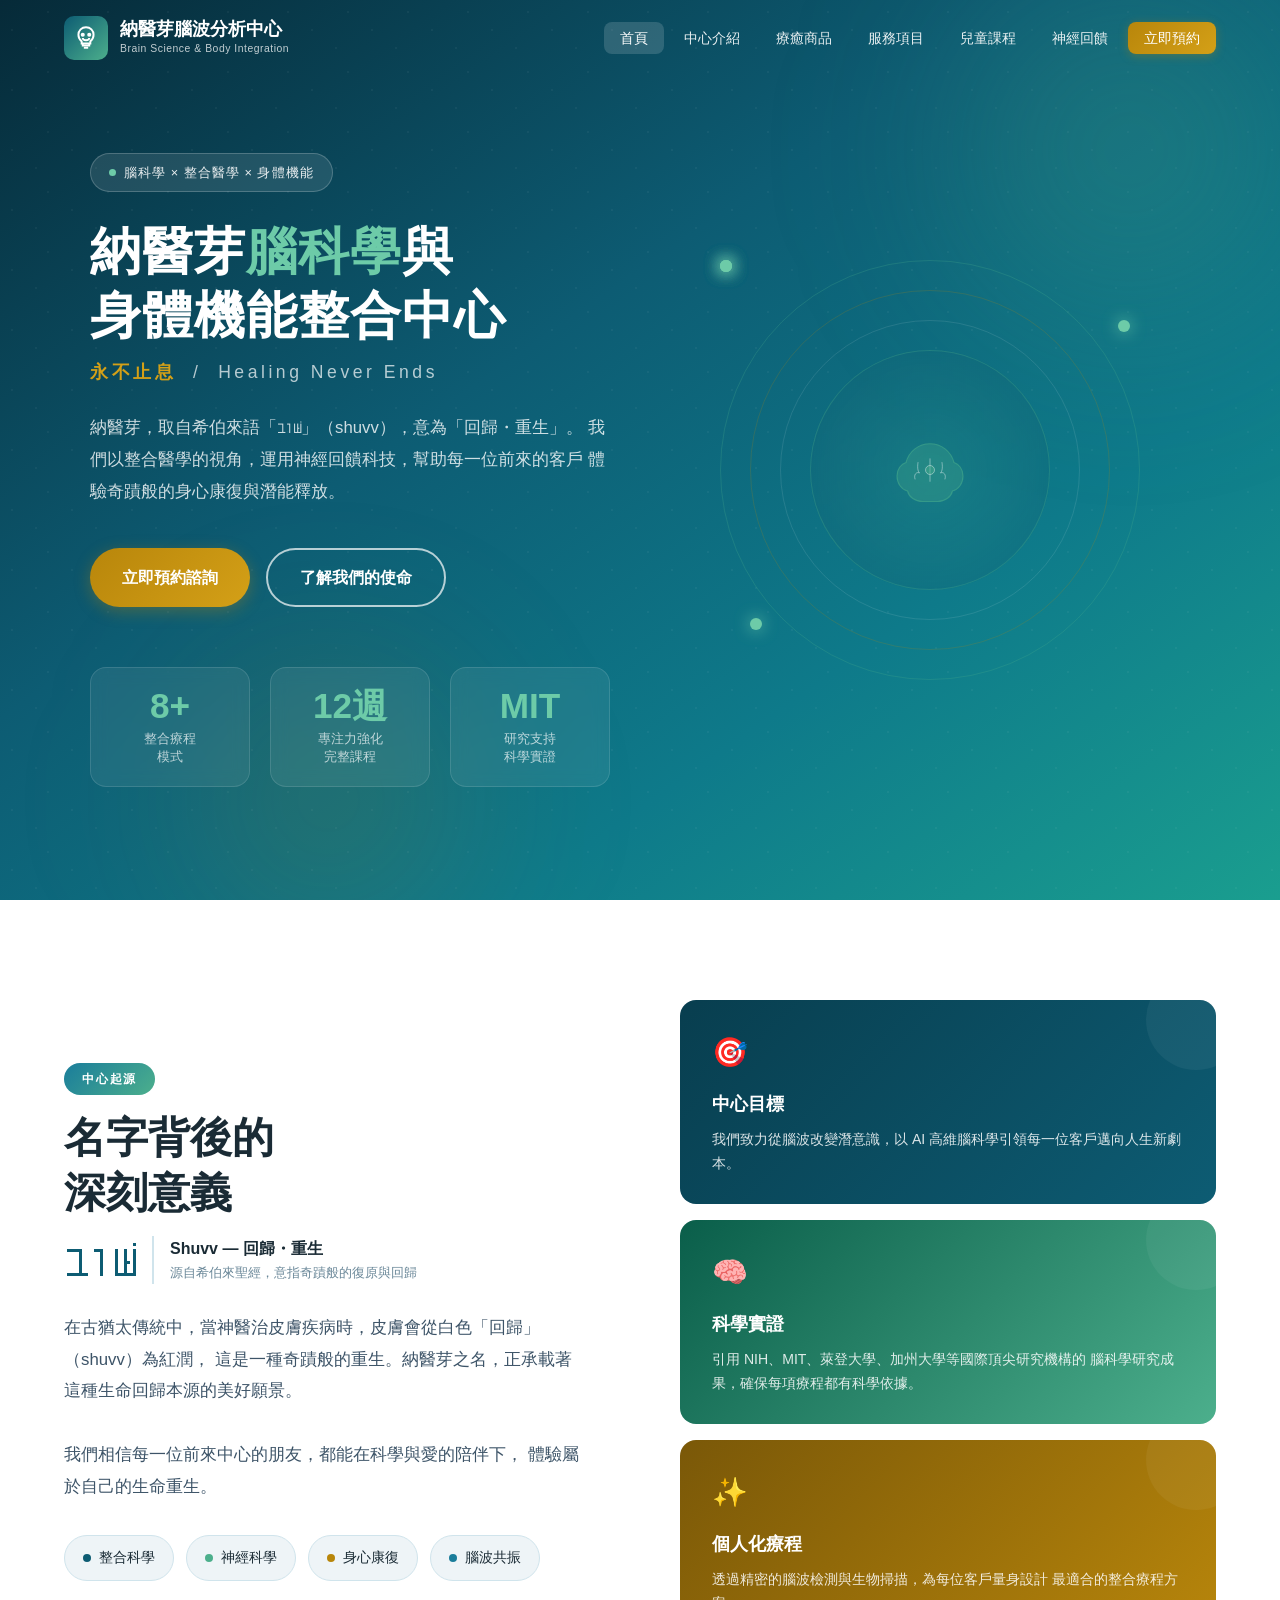
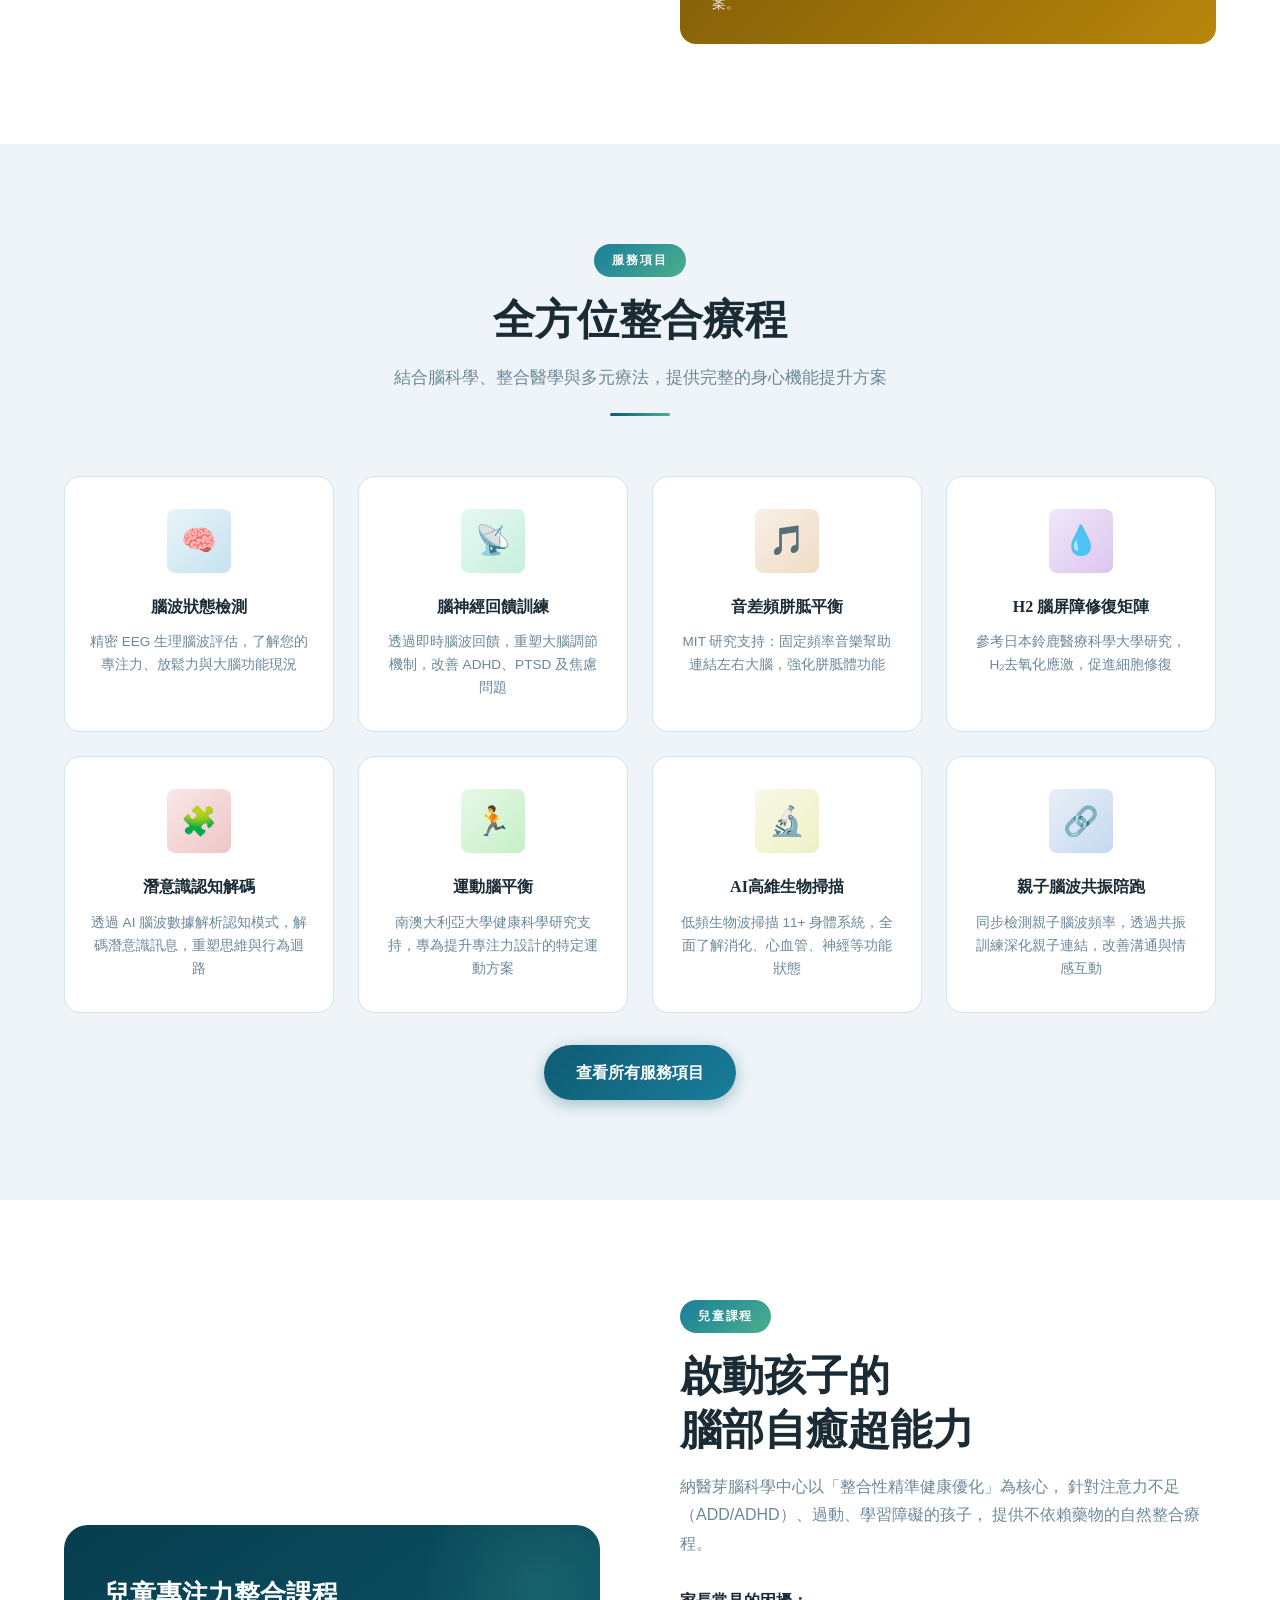
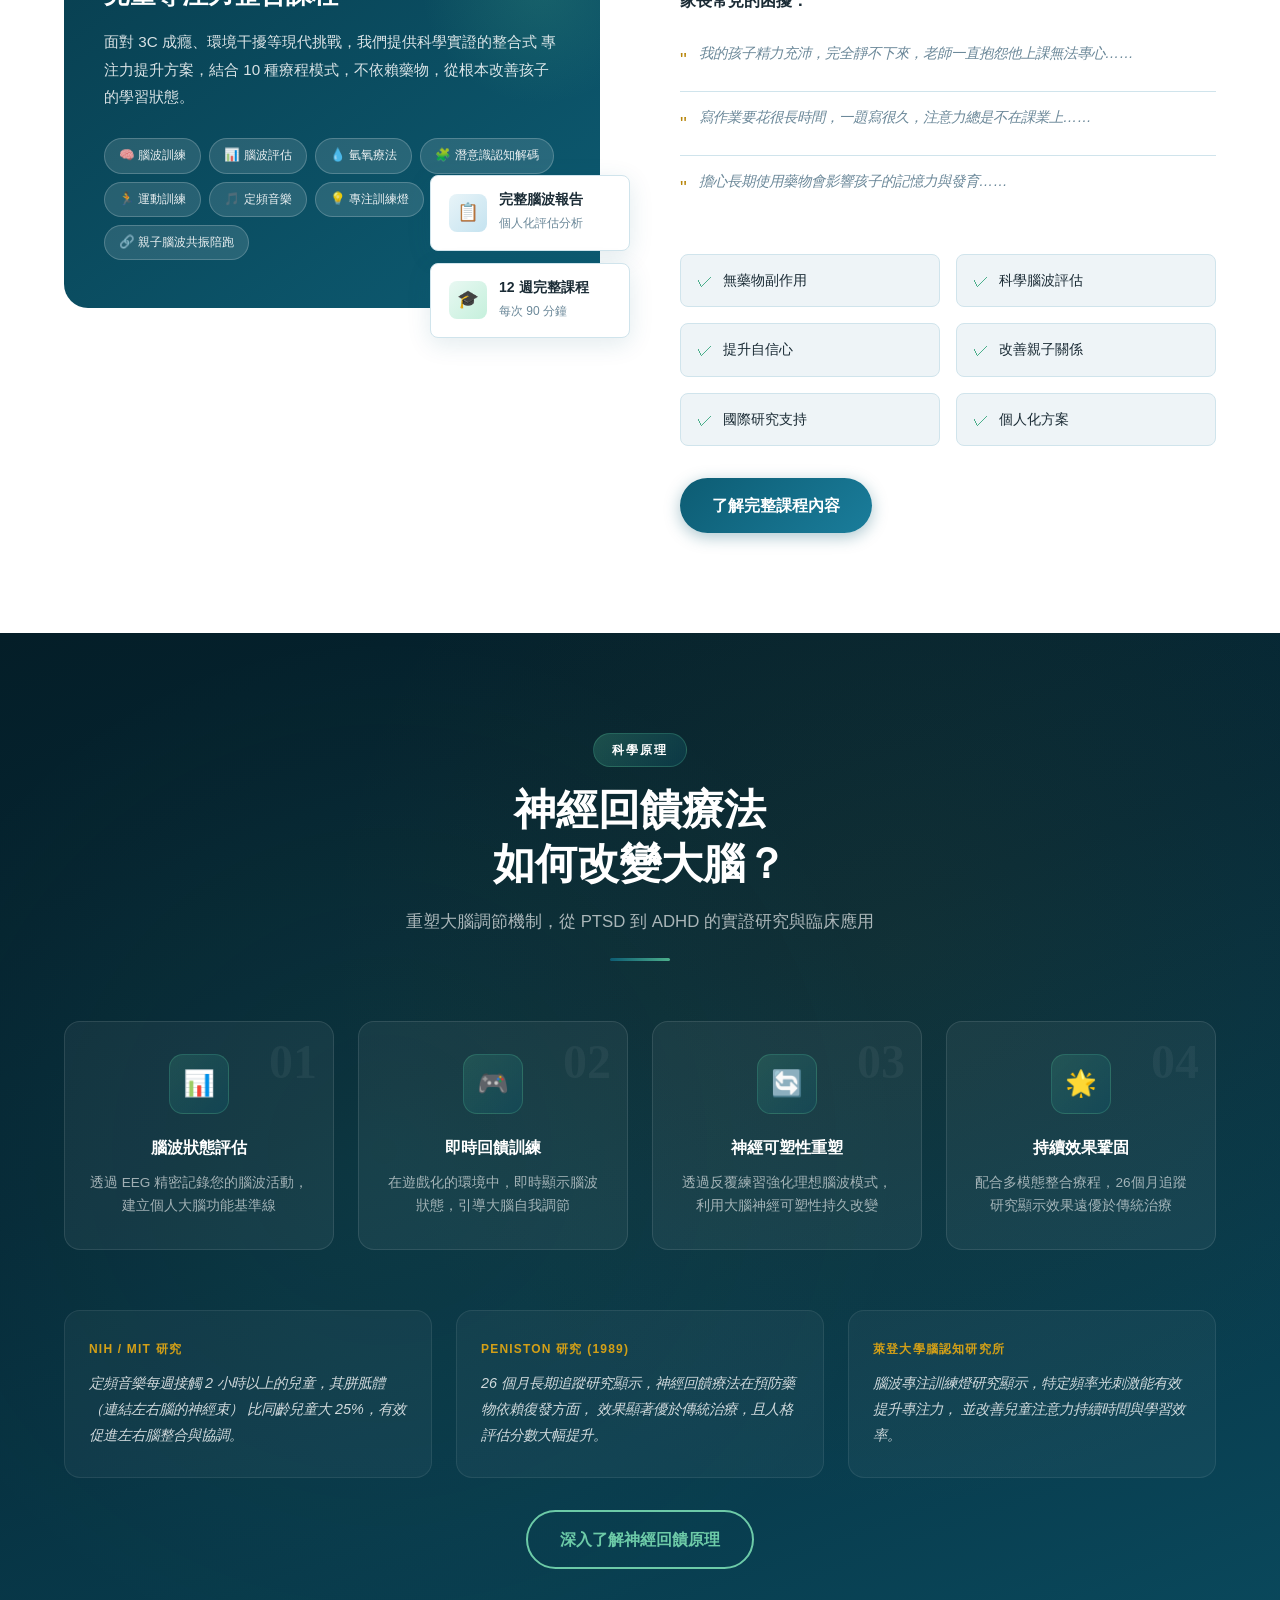
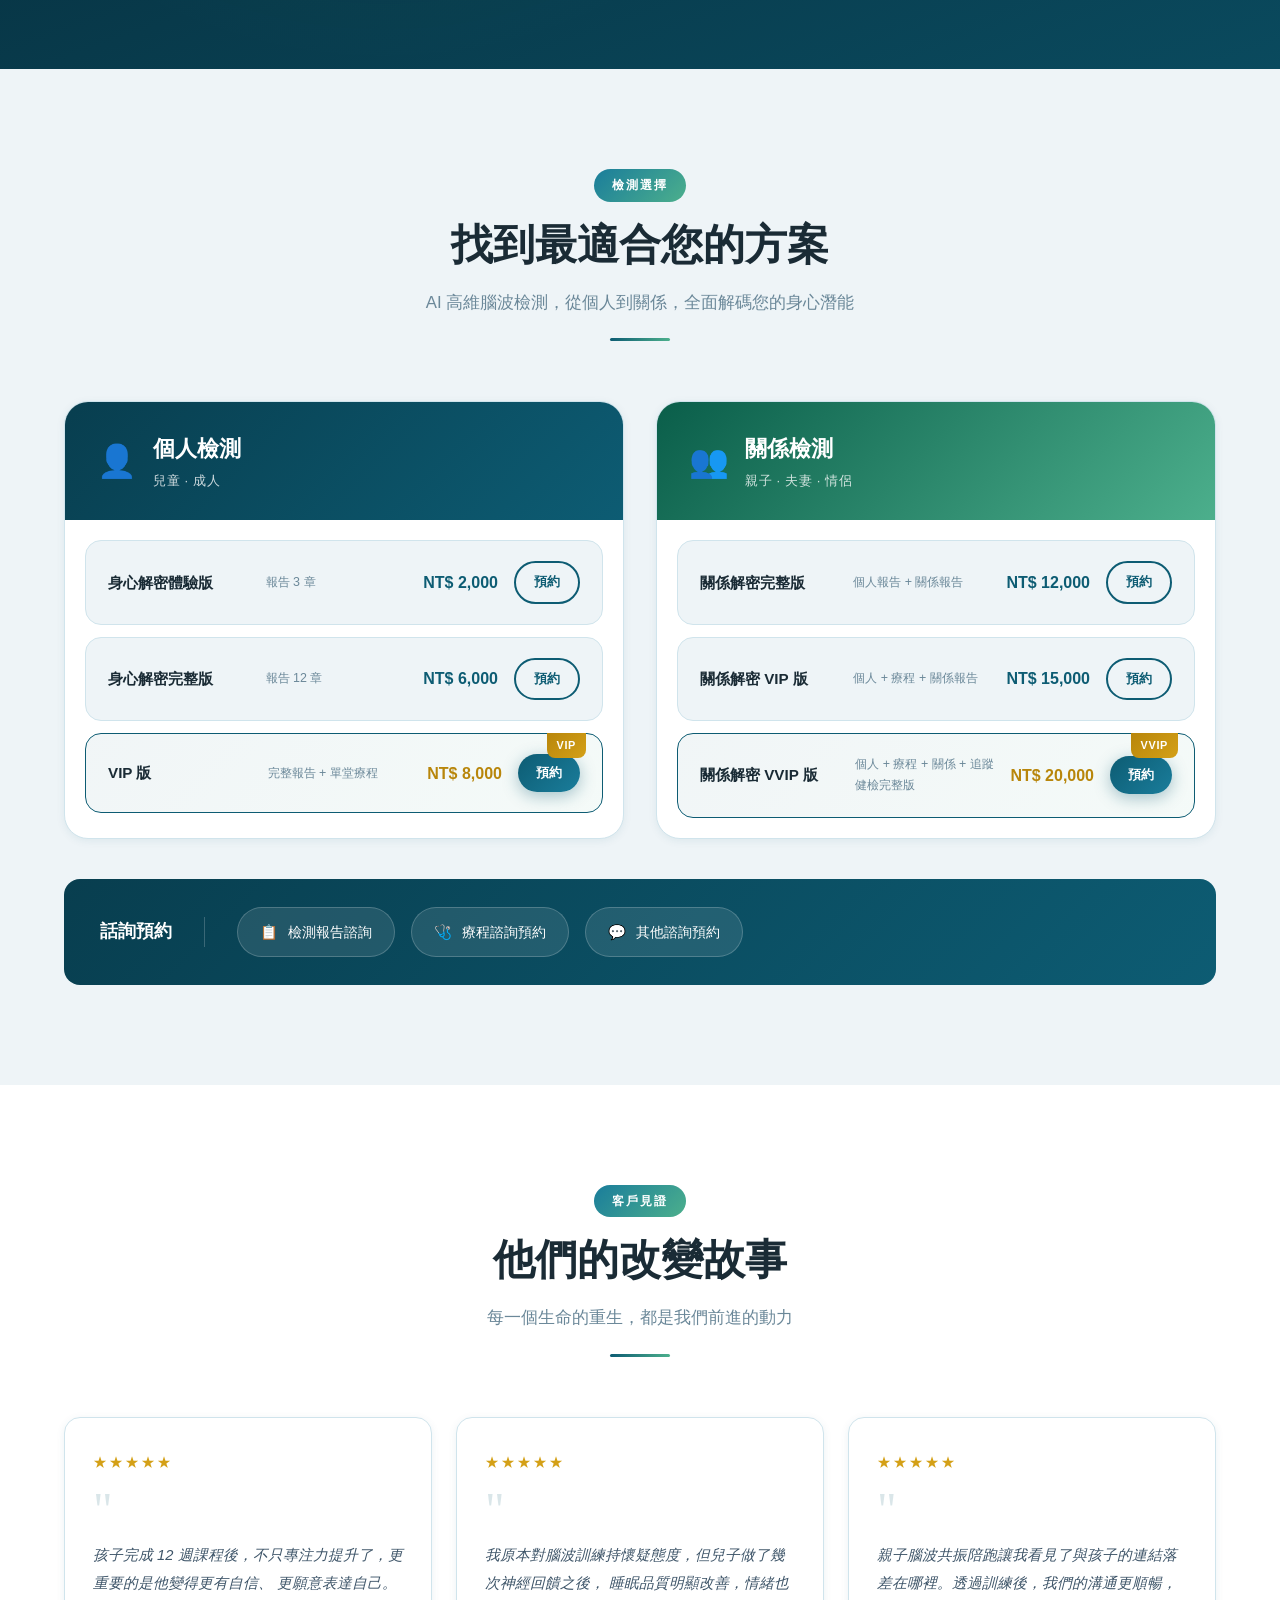
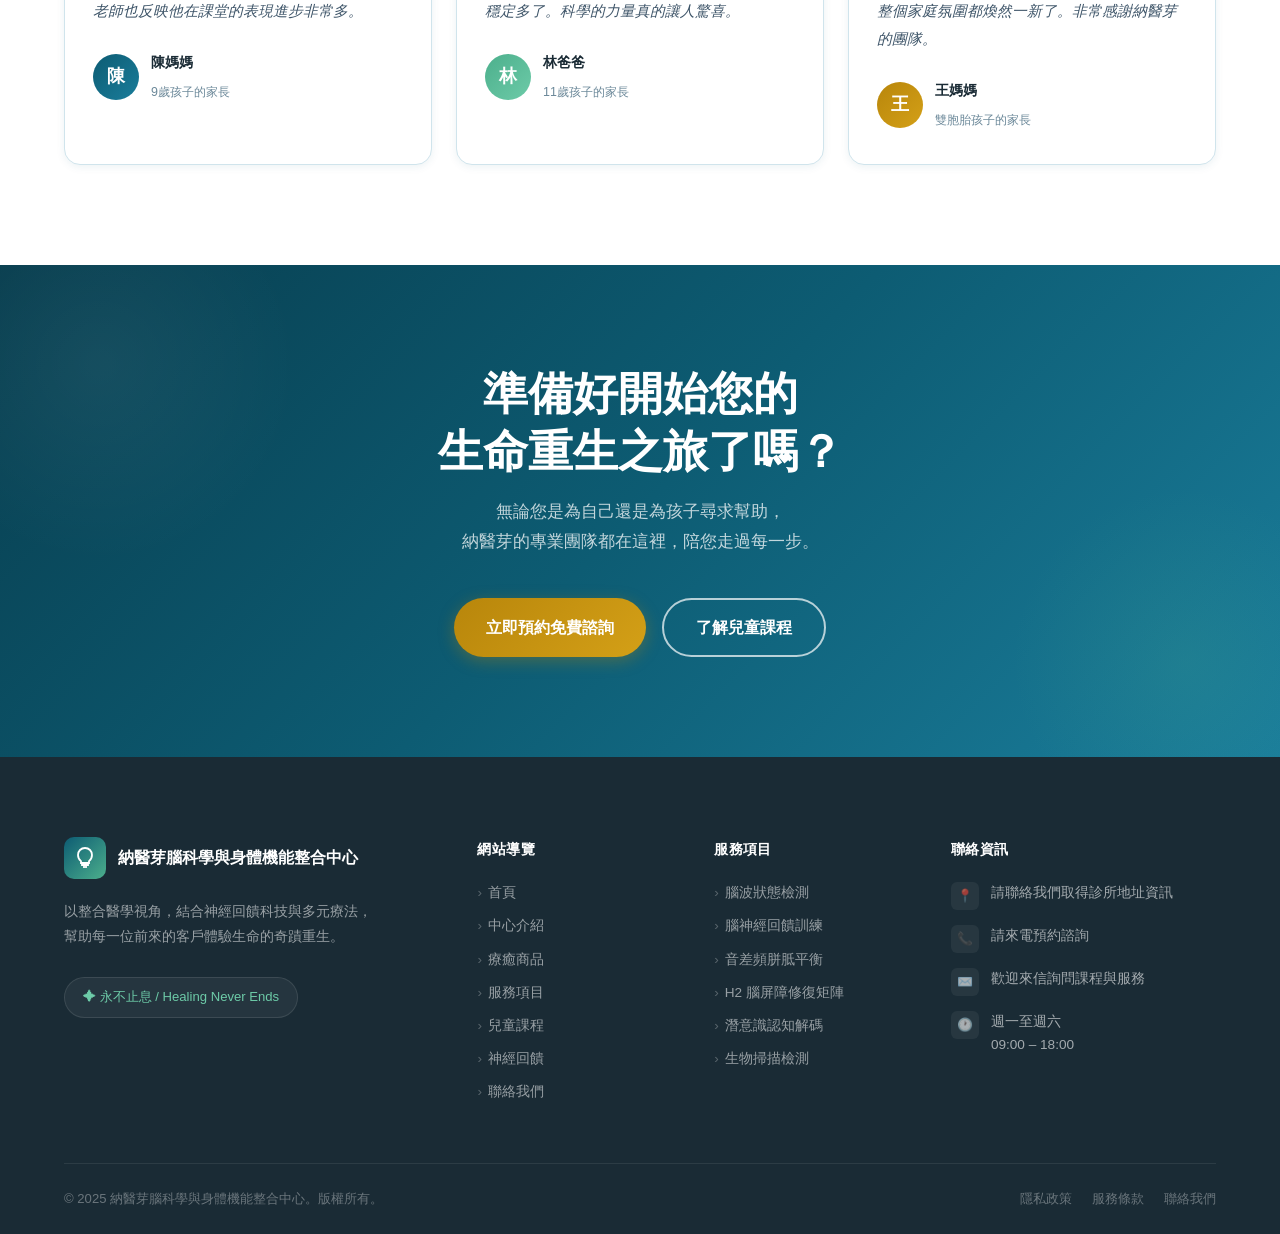
==== commit bb044f8d: "Rename brand 翔禾 to 納醫芽" ====
--- a/index.html
+++ b/index.html
@@ -3,8 +3,8 @@
 <head>
   <meta charset="UTF-8" />
   <meta name="viewport" content="width=device-width, initial-scale=1.0" />
-  <title>翔禾腦科學與身體機能整合中心 | Healing Never Ends</title>
-  <meta name="description" content="翔禾腦科學與身體機能整合中心，結合神經回饋、腦波訓練、整合醫學，幫助您找回身心平衡。永不止息 / Healing Never Ends。" />
+  <title>納醫芽腦科學與身體機能整合中心 | Healing Never Ends</title>
+  <meta name="description" content="納醫芽腦科學與身體機能整合中心，結合神經回饋、腦波訓練、整合醫學，幫助您找回身心平衡。永不止息 / Healing Never Ends。" />
   <link rel="stylesheet" href="styles.css" />
   <link rel="preconnect" href="https://fonts.googleapis.com" />
   <link rel="preconnect" href="https://fonts.gstatic.com" crossorigin />
@@ -27,7 +27,7 @@
             </svg>
           </div>
           <div class="logo-text">
-            <span class="logo-name">翔禾腦波分析中心</span>
+            <span class="logo-name">納醫芽腦波分析中心</span>
             <span class="logo-en">Brain Science & Body Integration</span>
           </div>
         </a>
@@ -65,14 +65,14 @@
             腦科學 × 整合醫學 × 身體機能
           </div>
           <h1 class="hero-title">
-            翔禾<span class="hero-title-highlight">腦科學</span>與<br/>
+            納醫芽<span class="hero-title-highlight">腦科學</span>與<br/>
             身體機能整合中心
           </h1>
           <p class="hero-tagline">
             <strong>永不止息</strong> &nbsp;/&nbsp; Healing Never Ends
           </p>
           <p class="hero-description">
-            翔禾，取自希伯來語「שּׁוב」（shuvv），意為「回歸・重生」。
+            納醫芽，取自希伯來語「שּׁוב」（shuvv），意為「回歸・重生」。
             我們以整合醫學的視角，運用神經回饋科技，幫助每一位前來的客戶
             體驗奇蹟般的身心康復與潛能釋放。
           </p>
@@ -140,7 +140,7 @@
 
           <p class="mission-desc">
             在古猶太傳統中，當神醫治皮膚疾病時，皮膚會從白色「回歸」（shuvv）為紅潤，
-            這是一種奇蹟般的重生。翔禾之名，正承載著這種生命回歸本源的美好願景。
+            這是一種奇蹟般的重生。納醫芽之名，正承載著這種生命回歸本源的美好願景。
           </p>
           <p class="mission-desc">
             我們相信每一位前來中心的朋友，都能在科學與愛的陪伴下，
@@ -299,7 +299,7 @@
           <div class="section-tag">兒童課程</div>
           <h2 class="section-title">啟動孩子的<br/>腦部自癒超能力</h2>
           <p style="font-size:1rem; color:var(--text-muted); line-height:1.8; margin-bottom:28px;">
-            翔禾腦科學中心以「整合性精準健康優化」為核心，
+            納醫芽腦科學中心以「整合性精準健康優化」為核心，
             針對注意力不足（ADD/ADHD）、過動、學習障礙的孩子，
             提供不依賴藥物的自然整合療程。
           </p>
@@ -564,7 +564,7 @@
           </div>
           <div class="testimonial-quote">"</div>
           <div class="testimonial-text">
-            親子腦波共振陪跑讓我看見了與孩子的連結落差在哪裡。透過訓練後，我們的溝通更順暢，整個家庭氛圍都煥然一新了。非常感謝翔禾的團隊。
+            親子腦波共振陪跑讓我看見了與孩子的連結落差在哪裡。透過訓練後，我們的溝通更順暢，整個家庭氛圍都煥然一新了。非常感謝納醫芽的團隊。
           </div>
           <div class="testimonial-author">
             <div class="author-avatar avatar-3">王</div>
@@ -585,7 +585,7 @@
         <h2 class="cta-title">準備好開始您的<br/>生命重生之旅了嗎？</h2>
         <p class="cta-subtitle">
           無論您是為自己還是為孩子尋求幫助，<br/>
-          翔禾的專業團隊都在這裡，陪您走過每一步。
+          納醫芽的專業團隊都在這裡，陪您走過每一步。
         </p>
         <div class="cta-actions">
           <a href="contact.html" class="btn btn-gold">立即預約免費諮詢</a>
@@ -608,7 +608,7 @@
                 <path d="M10 21h4"/>
               </svg>
             </div>
-            <span class="footer-logo-text">翔禾腦科學與身體機能整合中心</span>
+            <span class="footer-logo-text">納醫芽腦科學與身體機能整合中心</span>
           </div>
           <p class="footer-desc">
             以整合醫學視角，結合神經回饋科技與多元療法，
@@ -669,7 +669,7 @@
 
       <div class="footer-bottom">
         <p class="footer-copyright">
-          © 2025 翔禾腦科學與身體機能整合中心。版權所有。
+          © 2025 納醫芽腦科學與身體機能整合中心。版權所有。
         </p>
         <div class="footer-bottom-links">
           <a href="#" class="footer-bottom-link">隱私政策</a>
--- a/styles.css
+++ b/styles.css
@@ -1,5 +1,5 @@
 /* ==========================================
-   翔禾腦科學與身體機能整合中心 - 主要樣式
+   納醫芽腦科學與身體機能整合中心 - 主要樣式
    ========================================== */
 
 /* --- CSS 變數 --- */
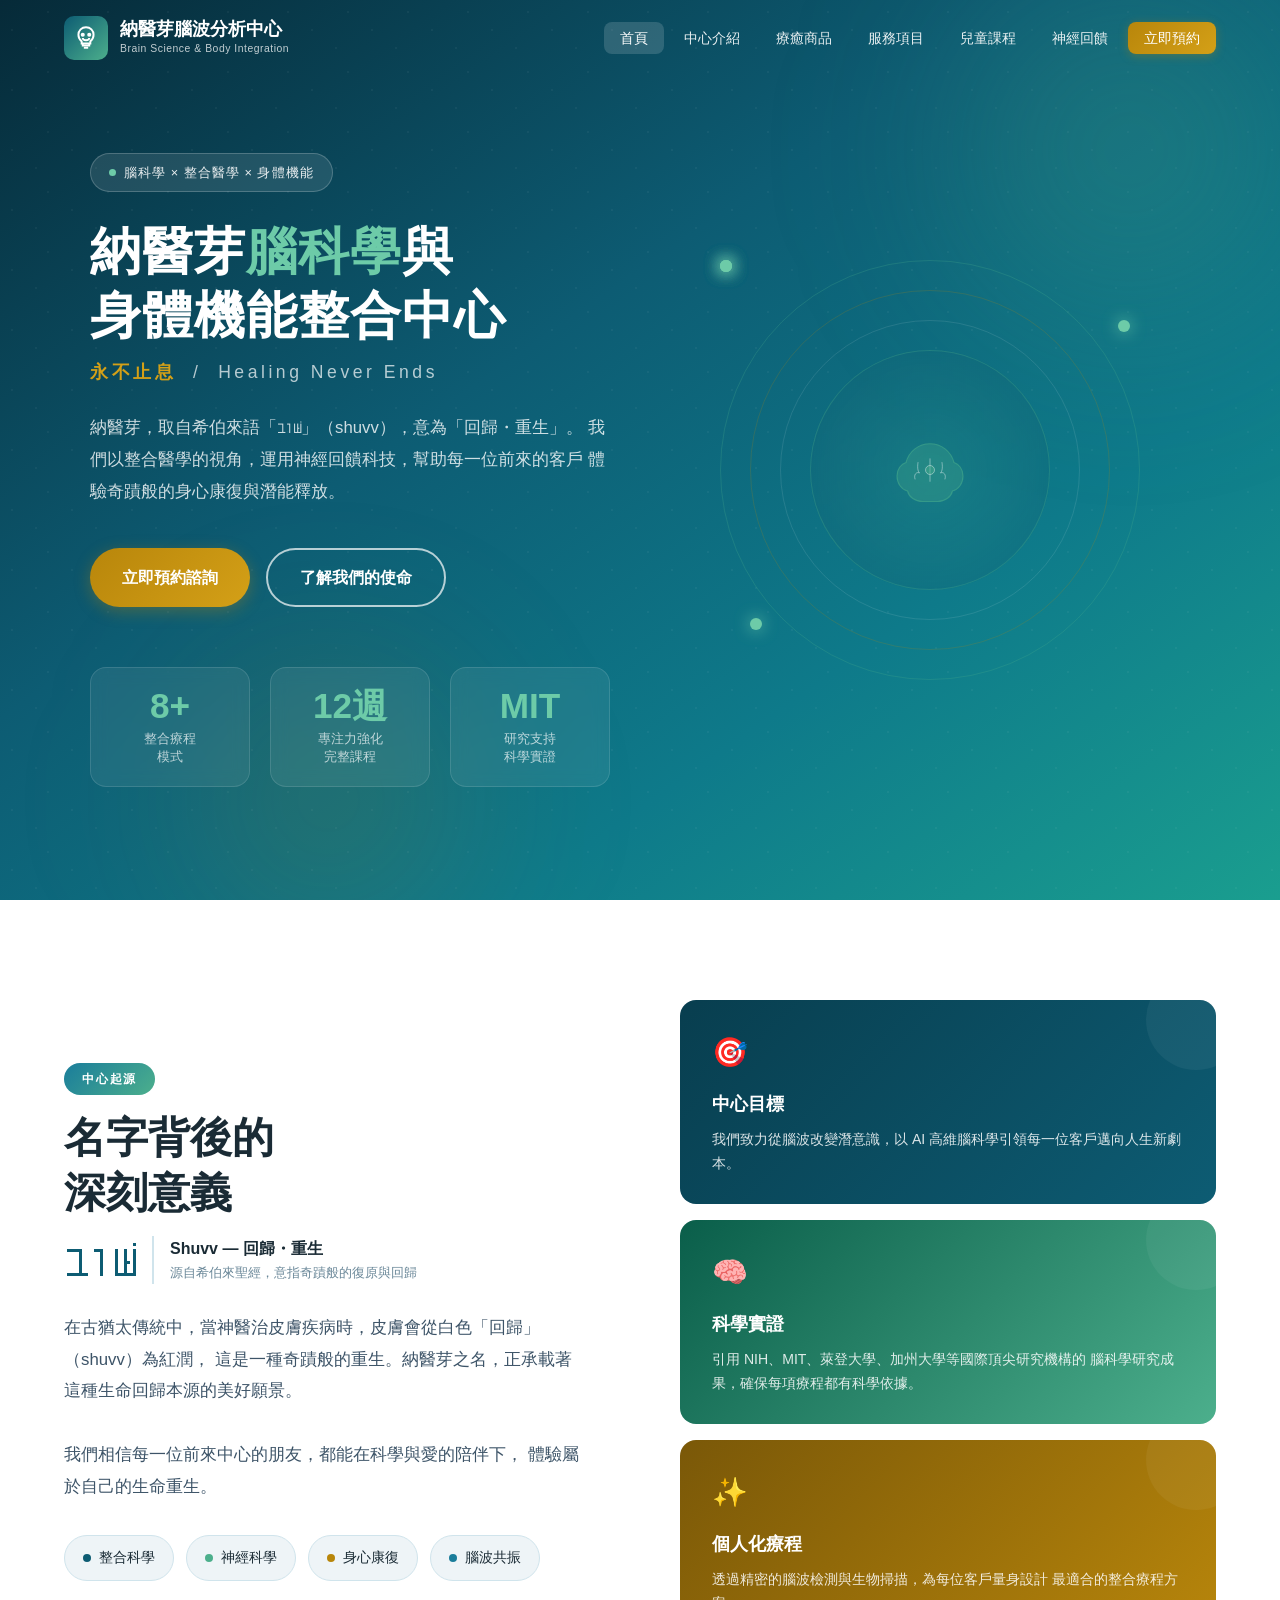
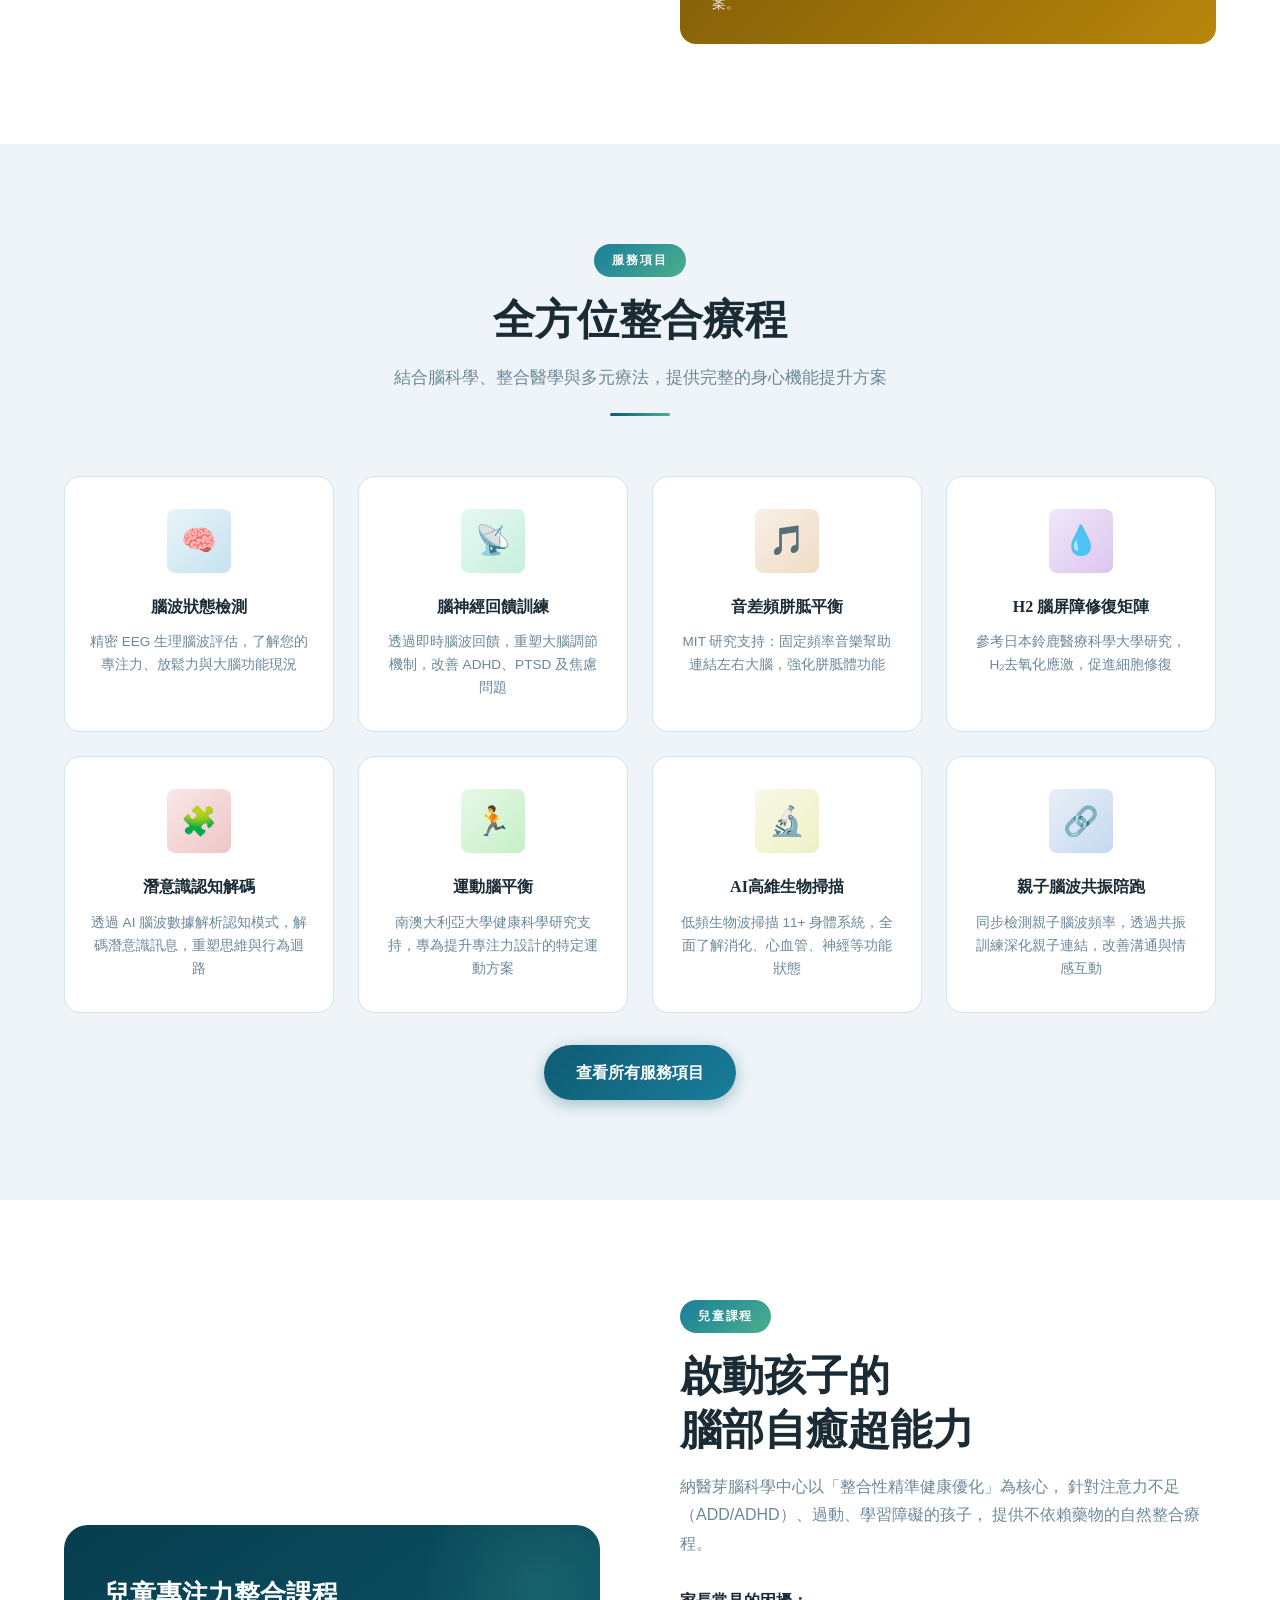
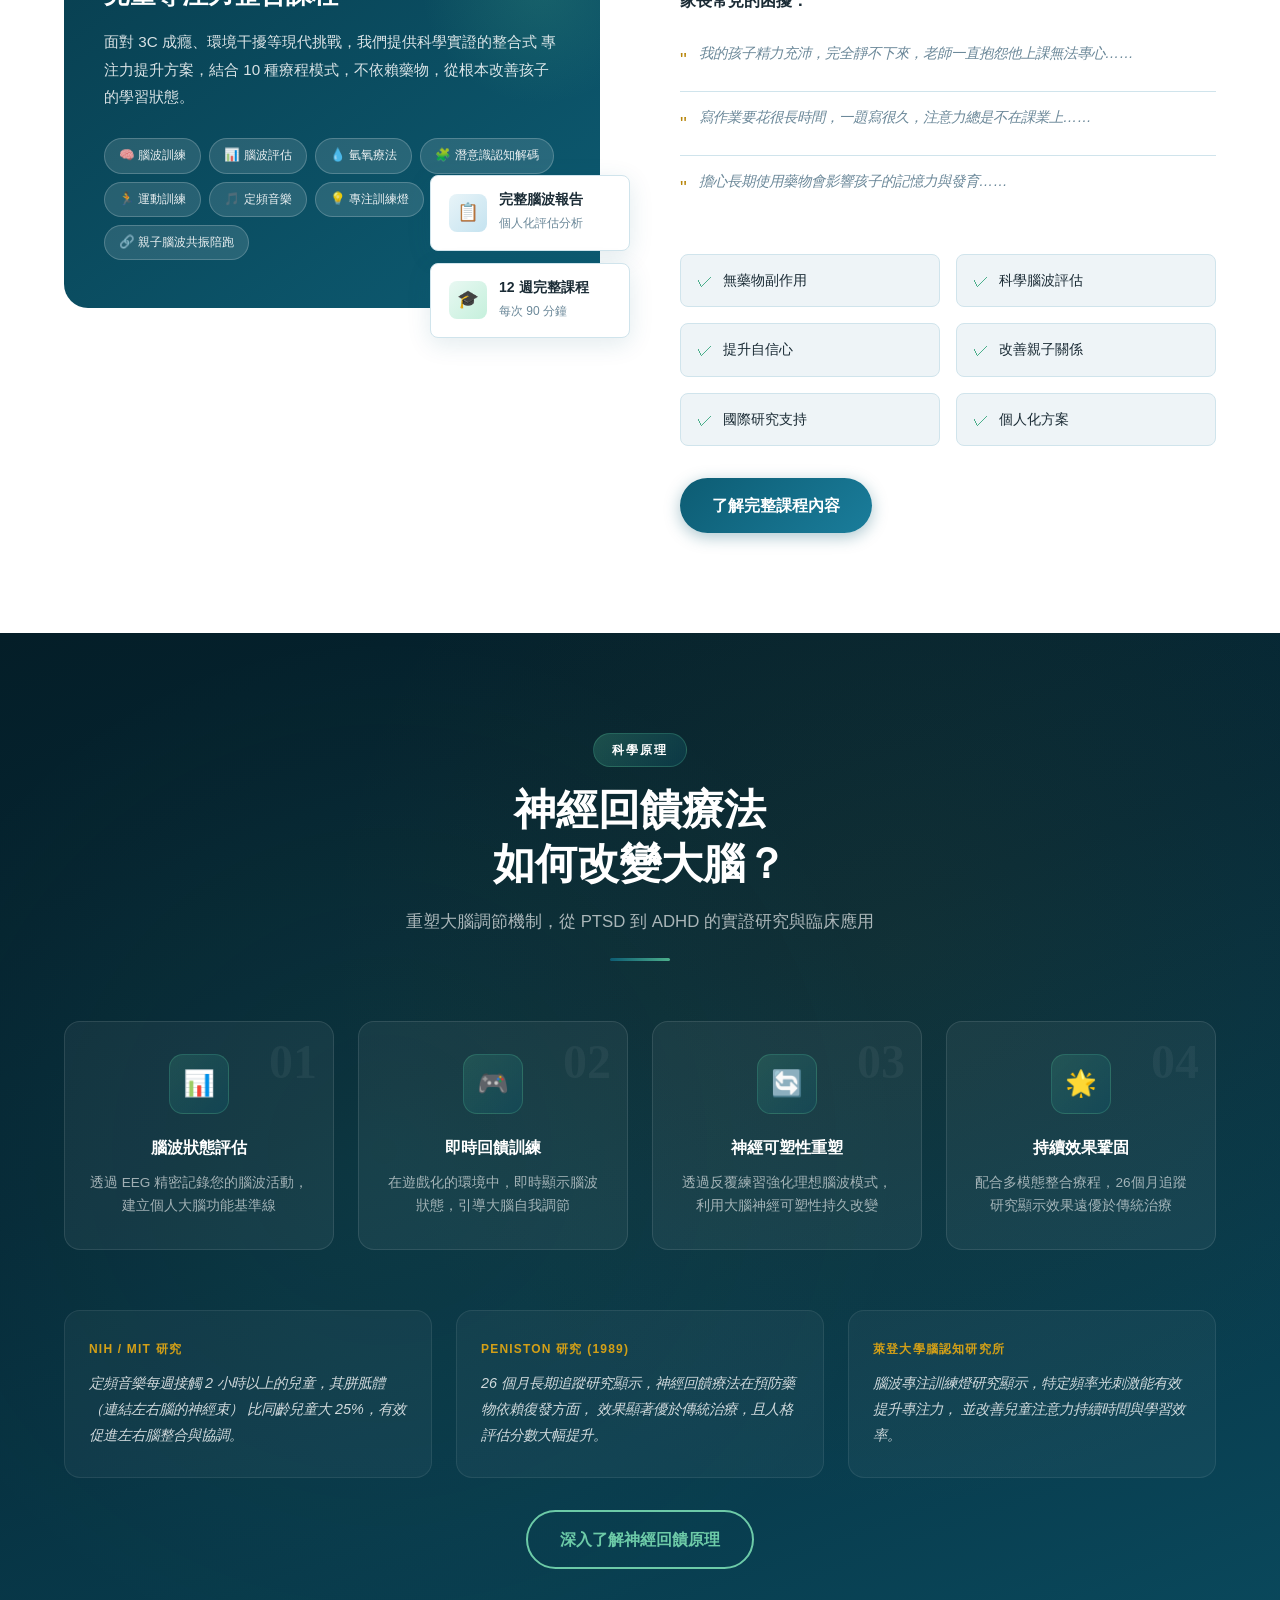
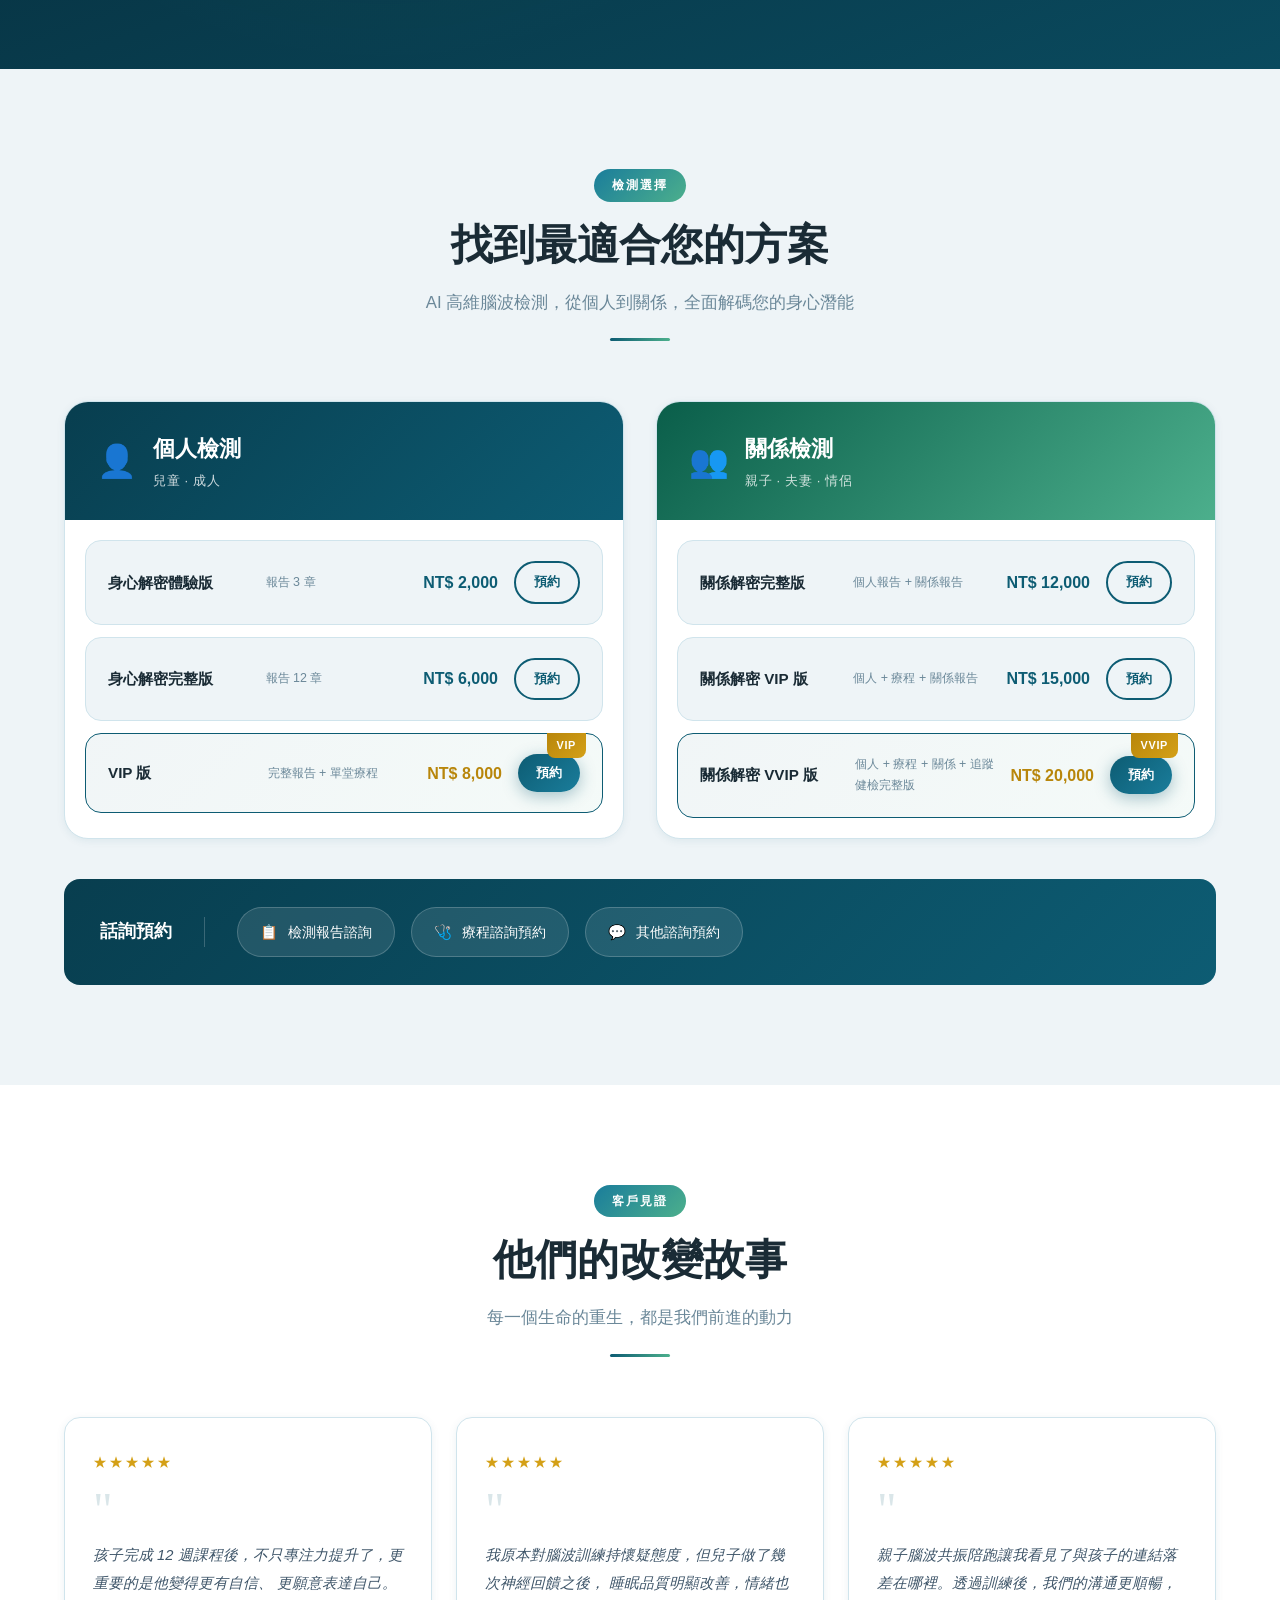
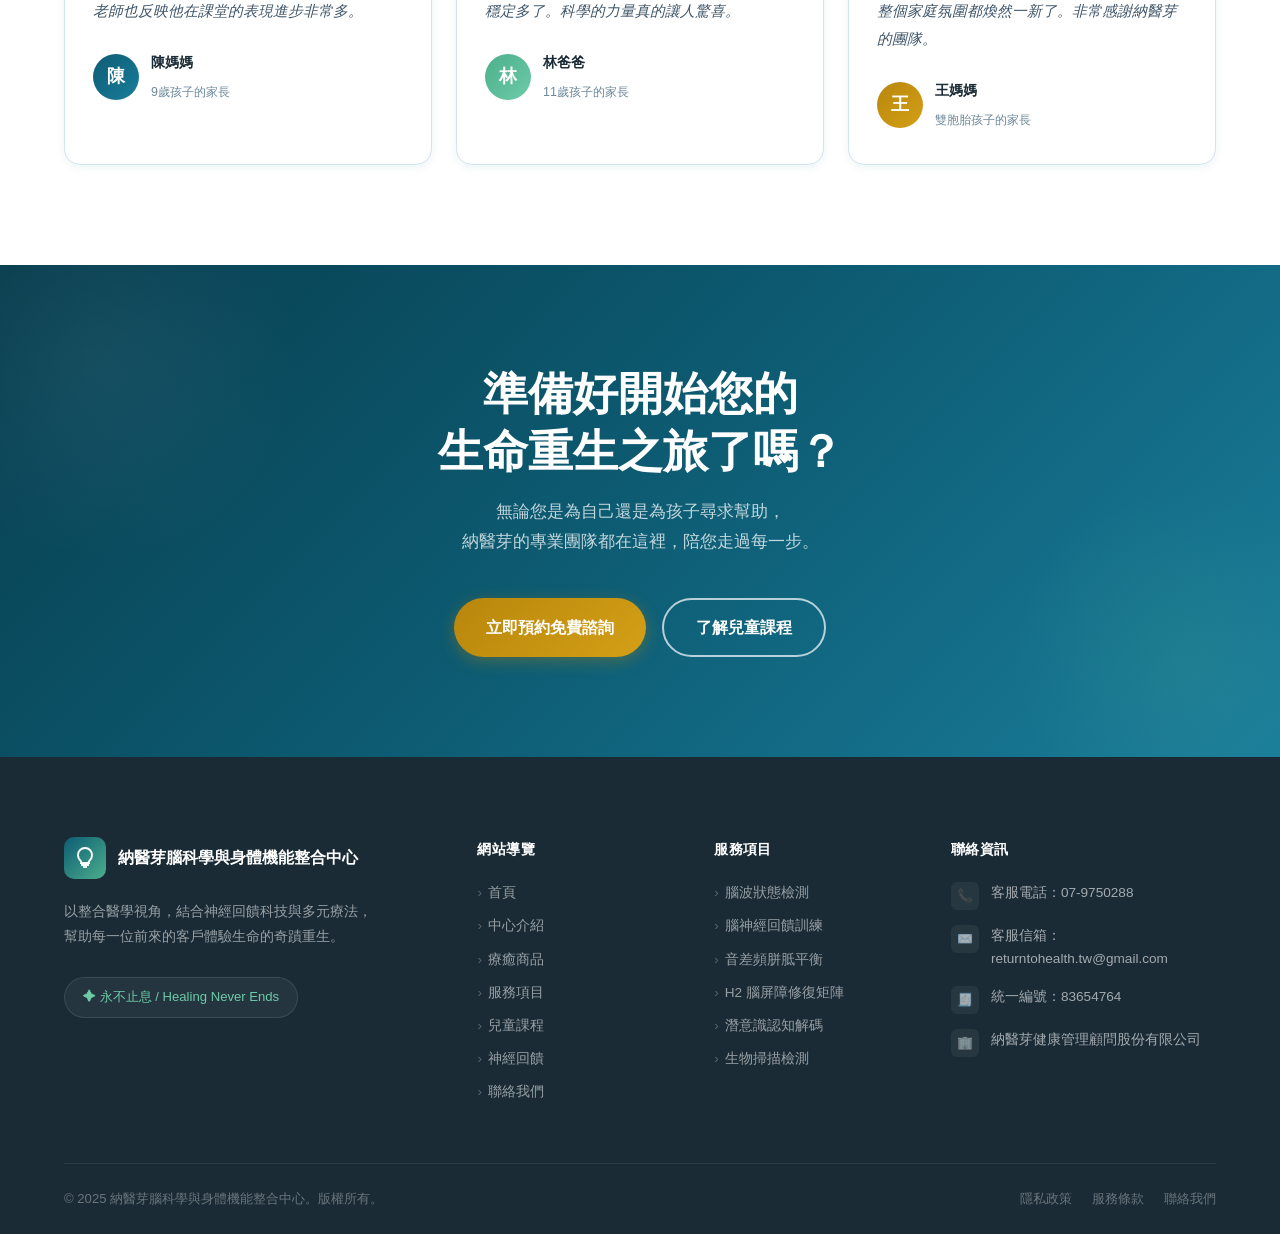
==== commit cc90d5ae: "Update footer contact details with official company info Made-with: Cursor" ====
--- a/index.html
+++ b/index.html
@@ -648,20 +648,20 @@
           <div class="footer-col-title">聯絡資訊</div>
           <div class="footer-contact-items">
             <div class="footer-contact-item">
-              <div class="footer-contact-icon">📍</div>
-              <span>請聯絡我們取得診所地址資訊</span>
-            </div>
-            <div class="footer-contact-item">
               <div class="footer-contact-icon">📞</div>
-              <span>請來電預約諮詢</span>
+              <span>客服電話：07-9750288</span>
             </div>
             <div class="footer-contact-item">
               <div class="footer-contact-icon">✉️</div>
-              <span>歡迎來信詢問課程與服務</span>
+              <span>客服信箱：returntohealth.tw@gmail.com</span>
             </div>
             <div class="footer-contact-item">
-              <div class="footer-contact-icon">🕐</div>
-              <span>週一至週六<br/>09:00 – 18:00</span>
+              <div class="footer-contact-icon">🧾</div>
+              <span>統一編號：83654764</span>
+            </div>
+            <div class="footer-contact-item">
+              <div class="footer-contact-icon">🏢</div>
+              <span>納醫芽健康管理顧問股份有限公司</span>
             </div>
           </div>
         </div>
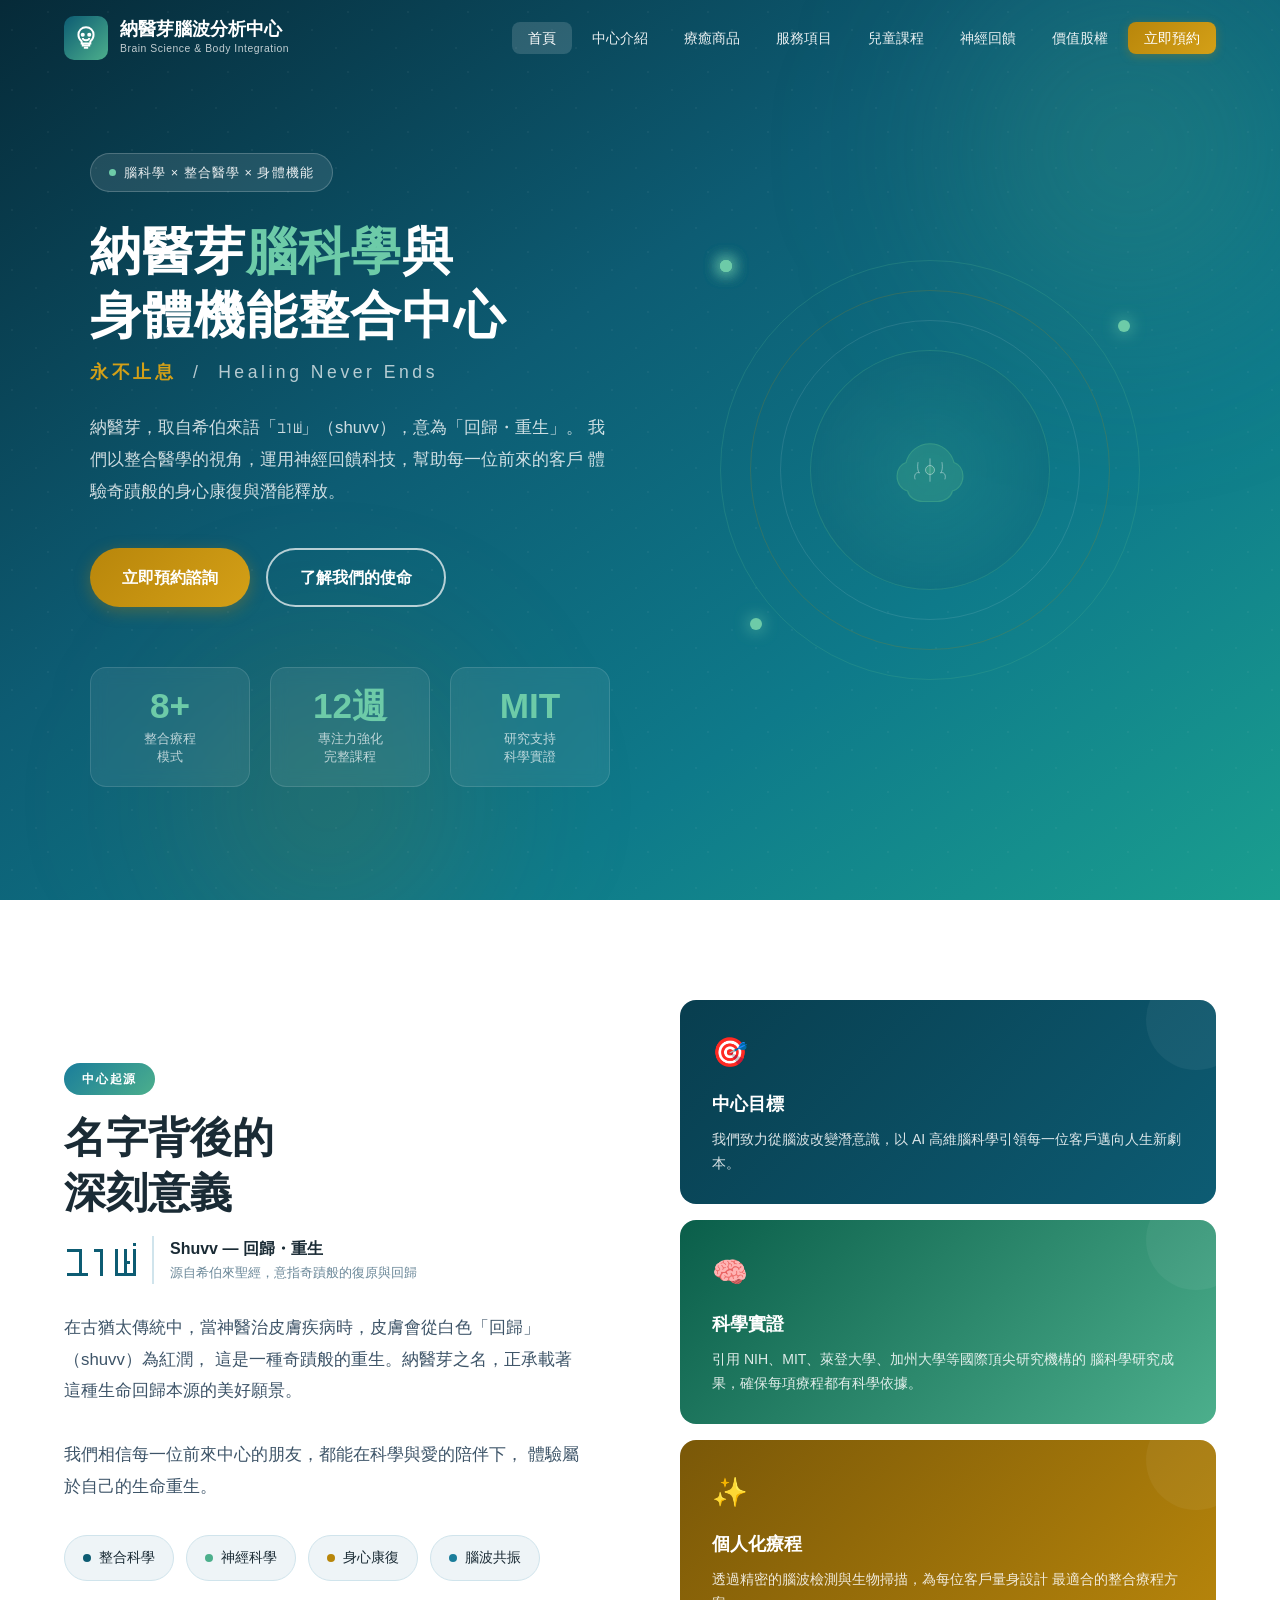
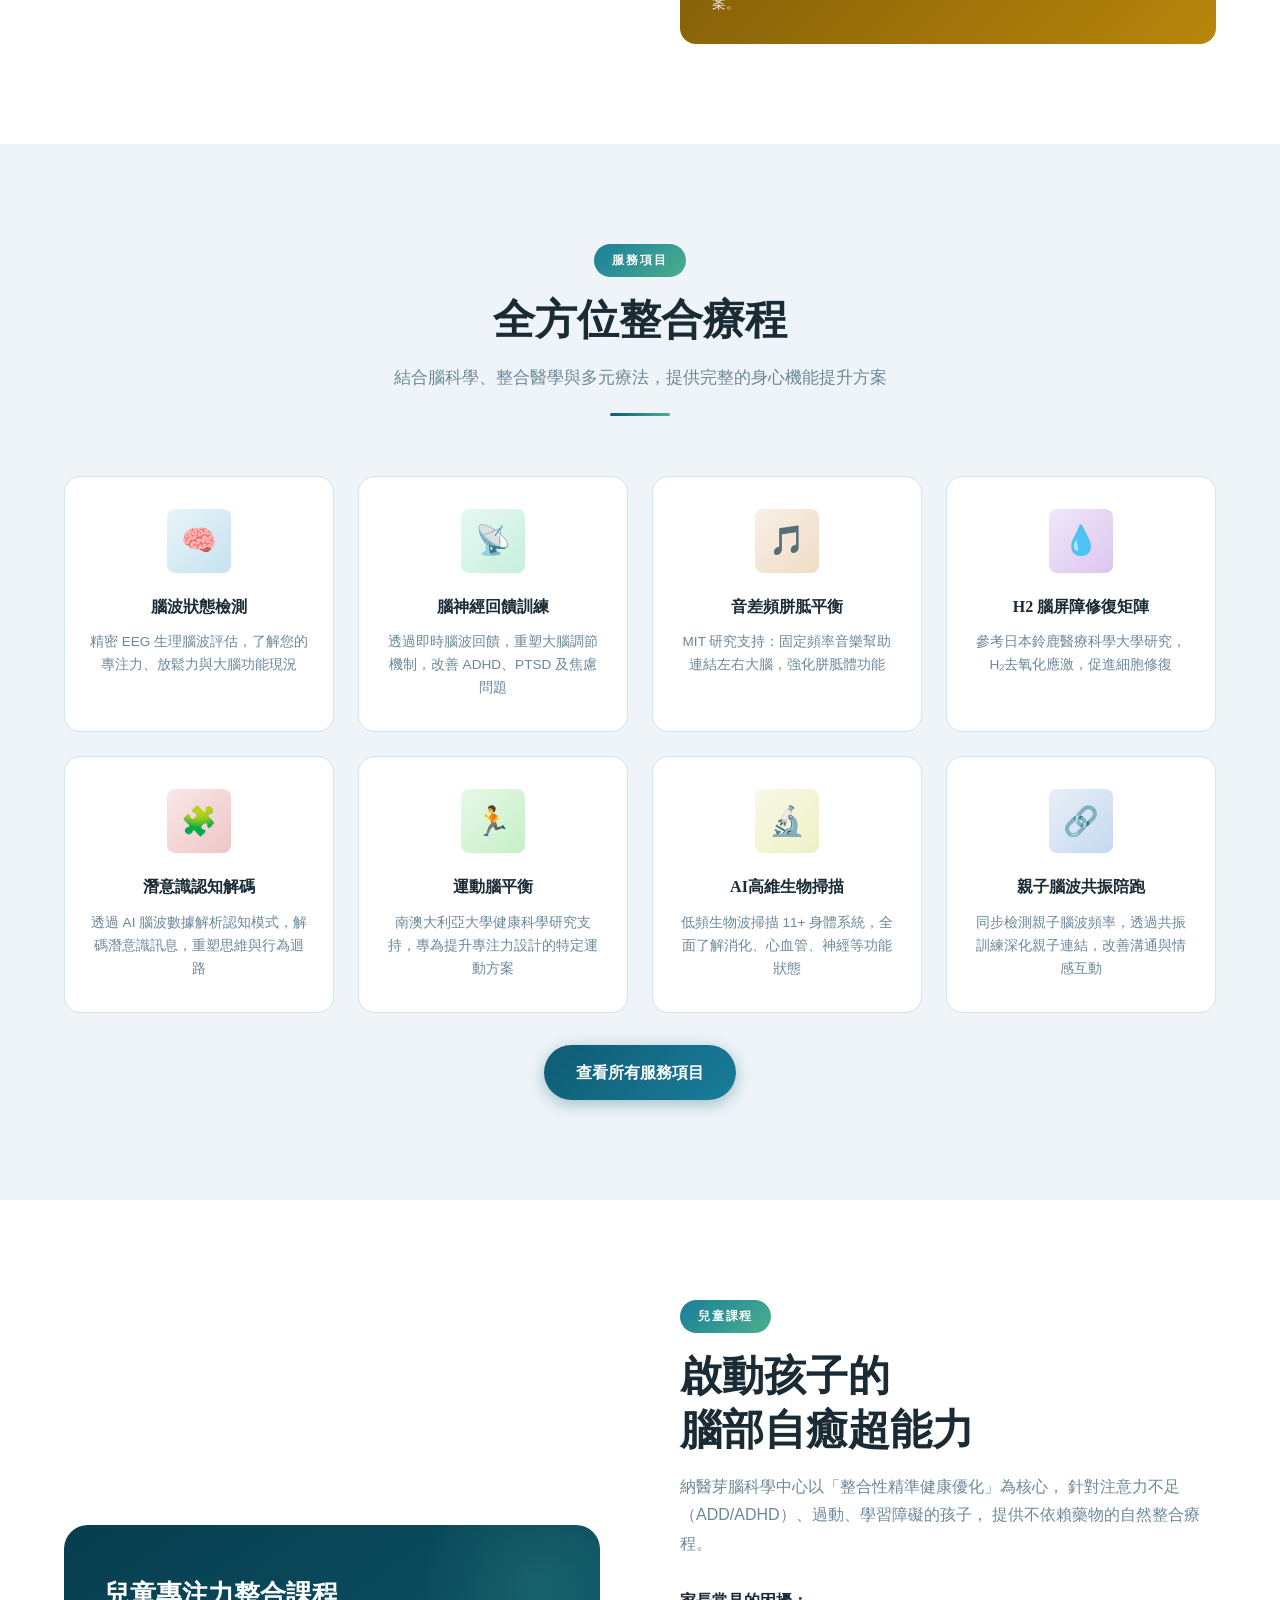
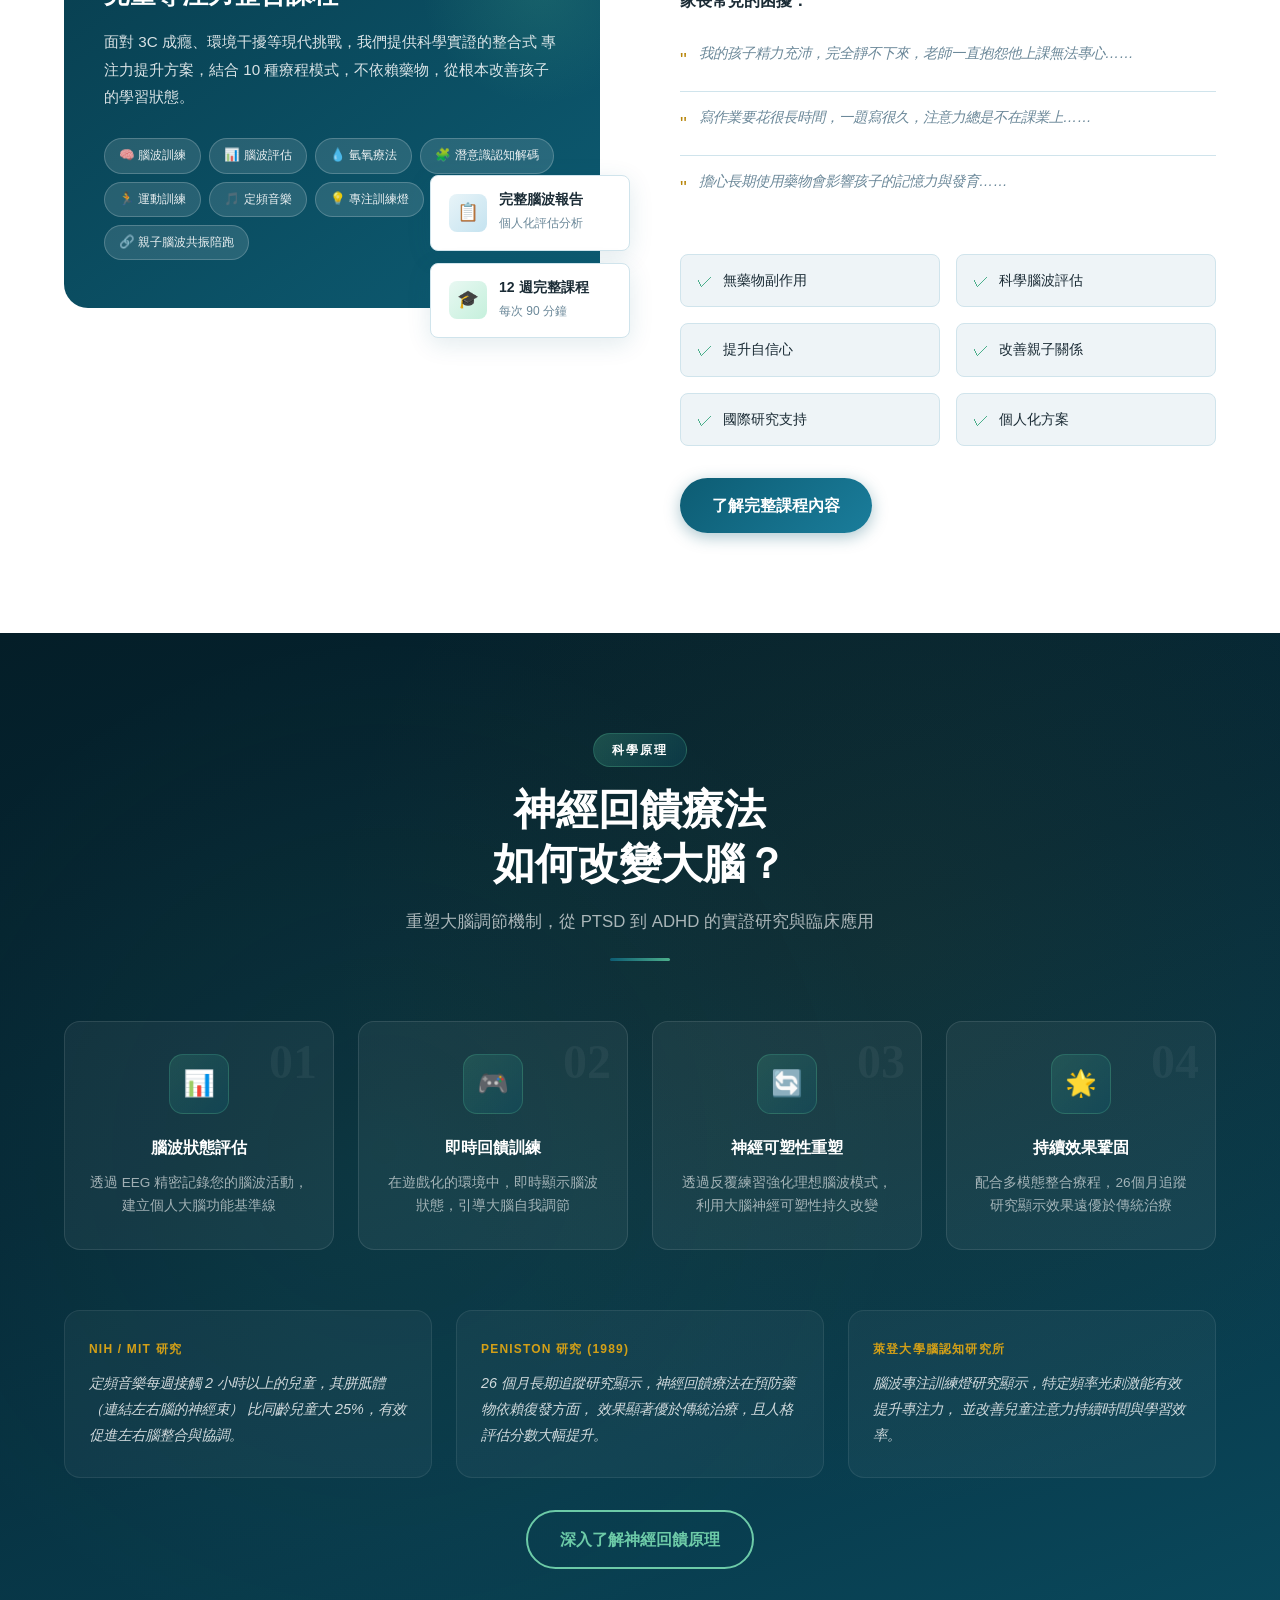
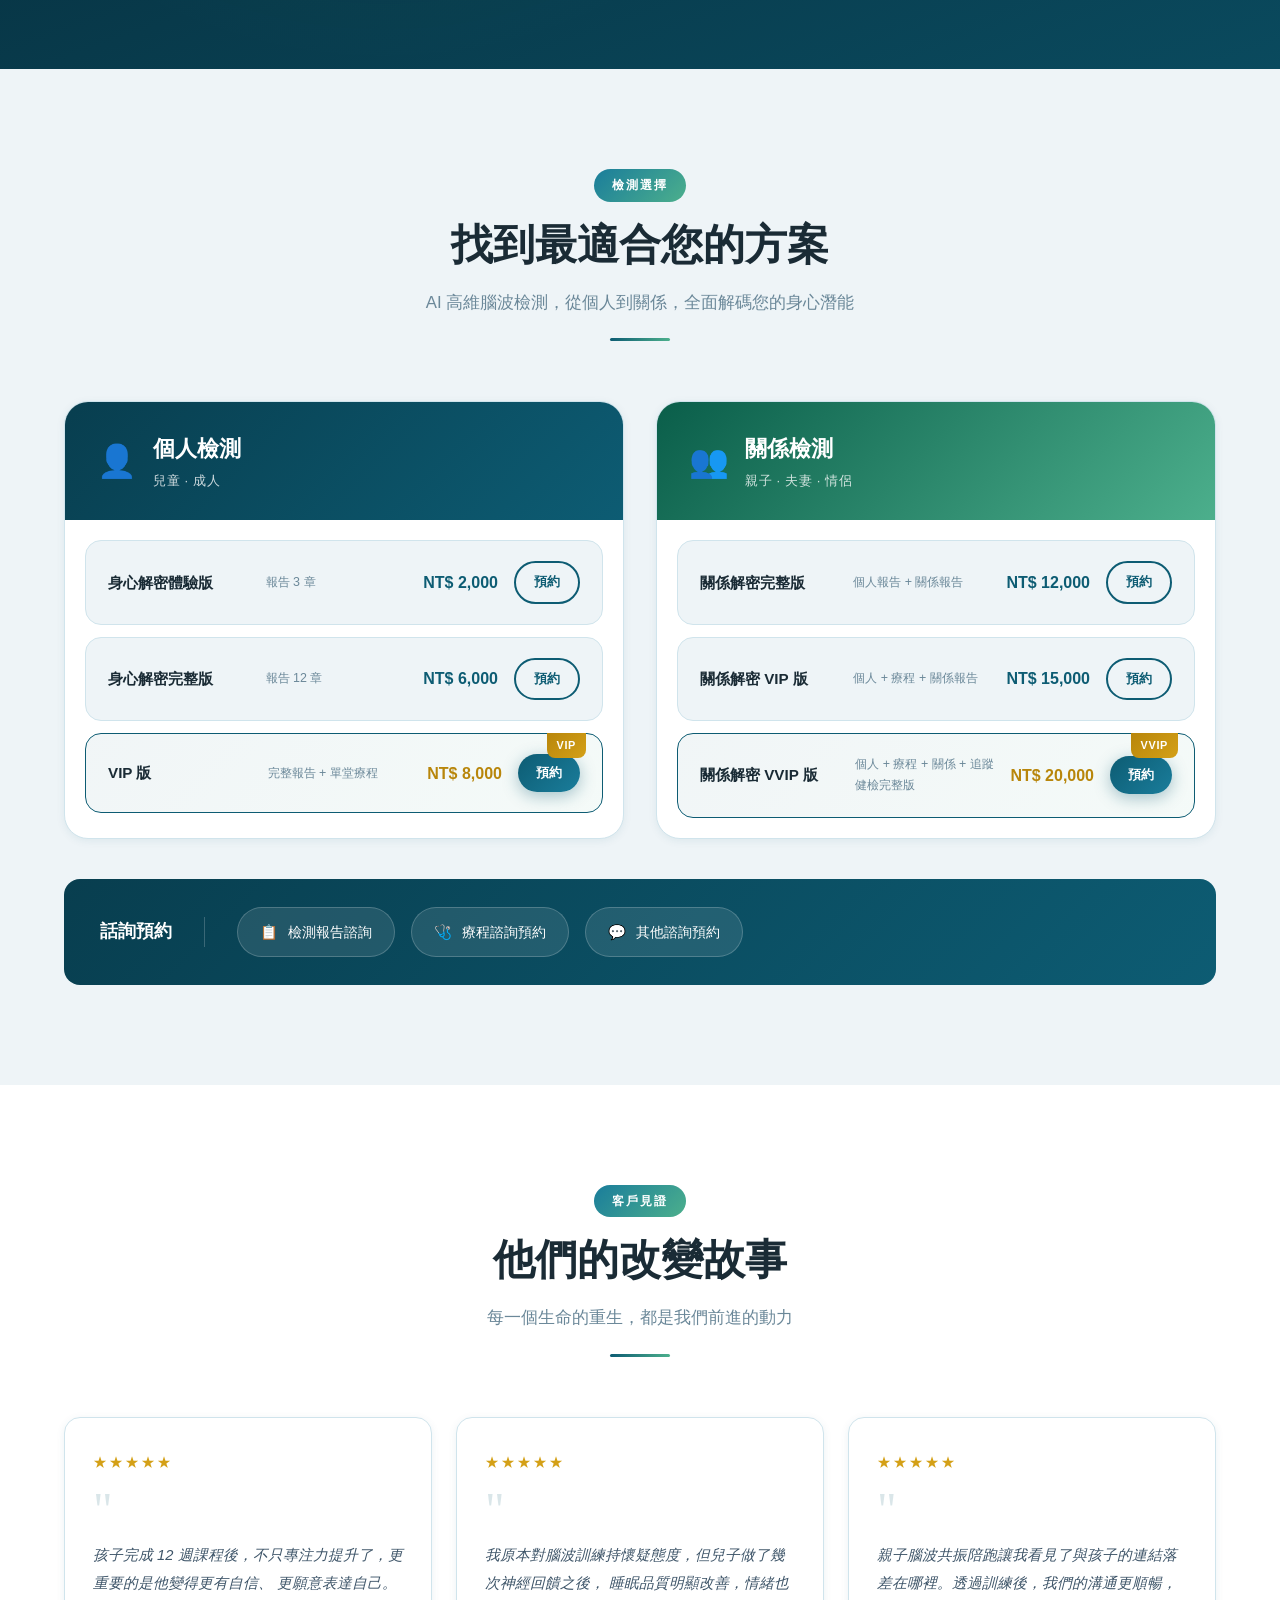
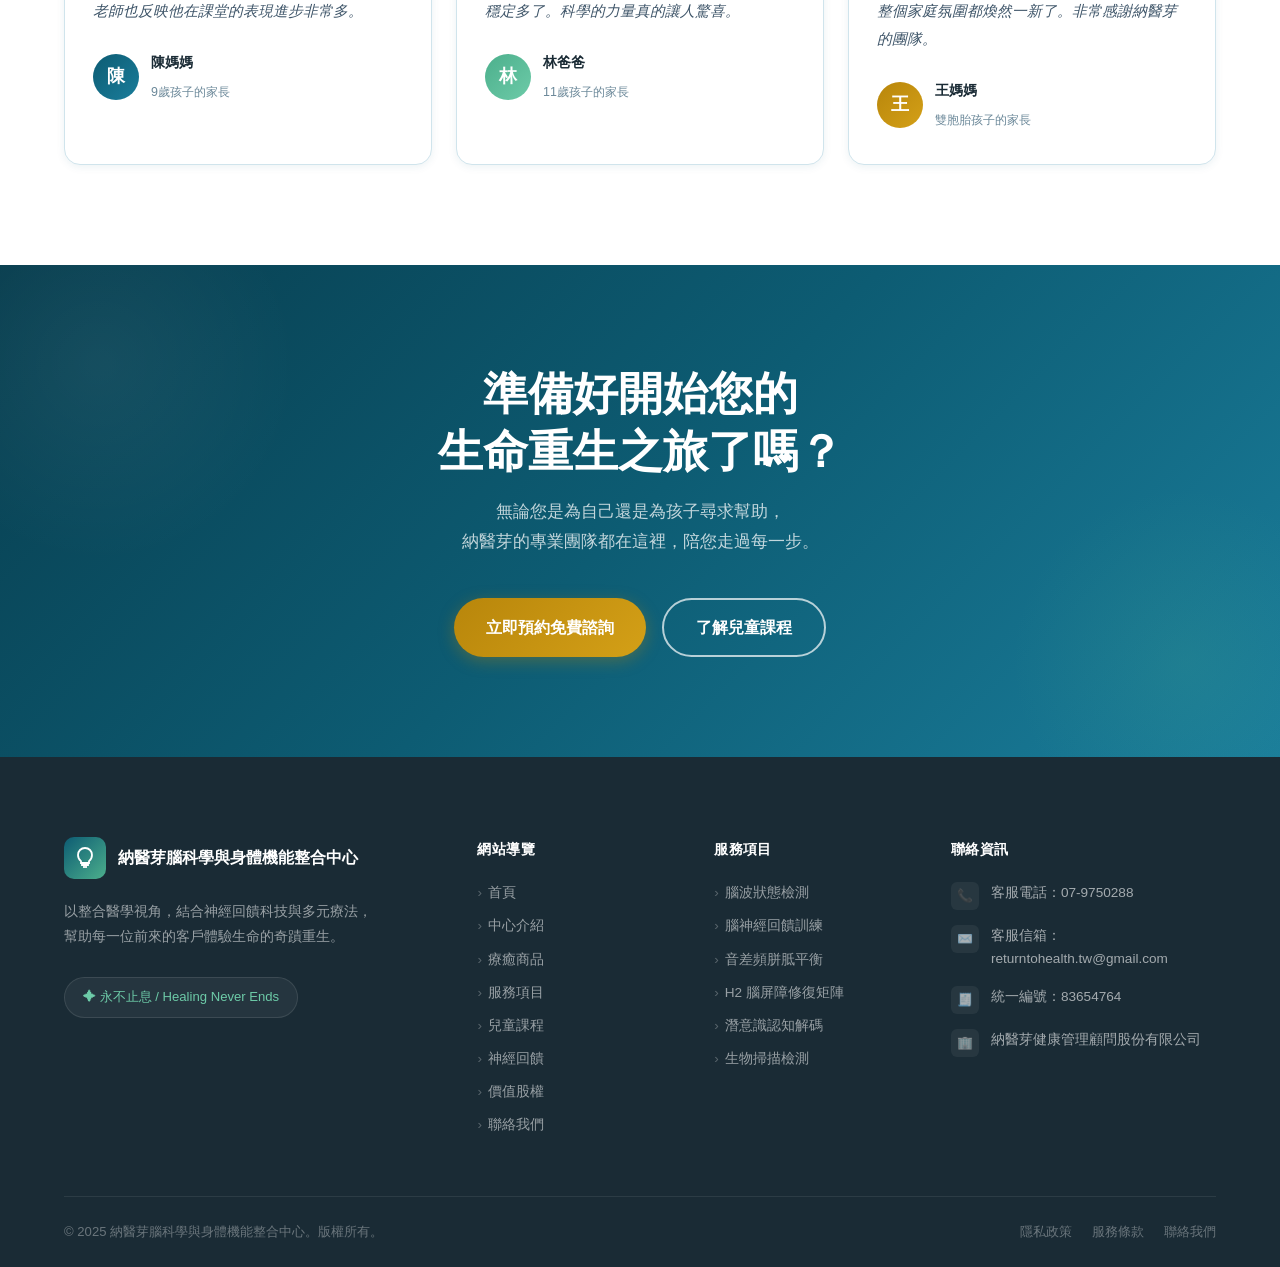
==== commit 5d10e26e: "Add invest page with valuation dashboard and simulated trading Co-authored-by: Cursor <cursoragent@c" ====
--- a/index.html
+++ b/index.html
@@ -39,6 +39,7 @@
           <li><a href="services.html" class="nav-link">服務項目</a></li>
           <li><a href="children-program.html" class="nav-link">兒童課程</a></li>
           <li><a href="neurofeedback.html" class="nav-link">神經回饋</a></li>
+          <li><a href="invest.html" class="nav-link">價值股權</a></li>
           <li><a href="contact.html" class="nav-link navbar-cta">立即預約</a></li>
         </ul>
 
@@ -628,6 +629,7 @@
             <li><a href="services.html" class="footer-link">服務項目</a></li>
             <li><a href="children-program.html" class="footer-link">兒童課程</a></li>
             <li><a href="neurofeedback.html" class="footer-link">神經回饋</a></li>
+            <li><a href="invest.html" class="footer-link">價值股權</a></li>
             <li><a href="contact.html" class="footer-link">聯絡我們</a></li>
           </ul>
         </div>
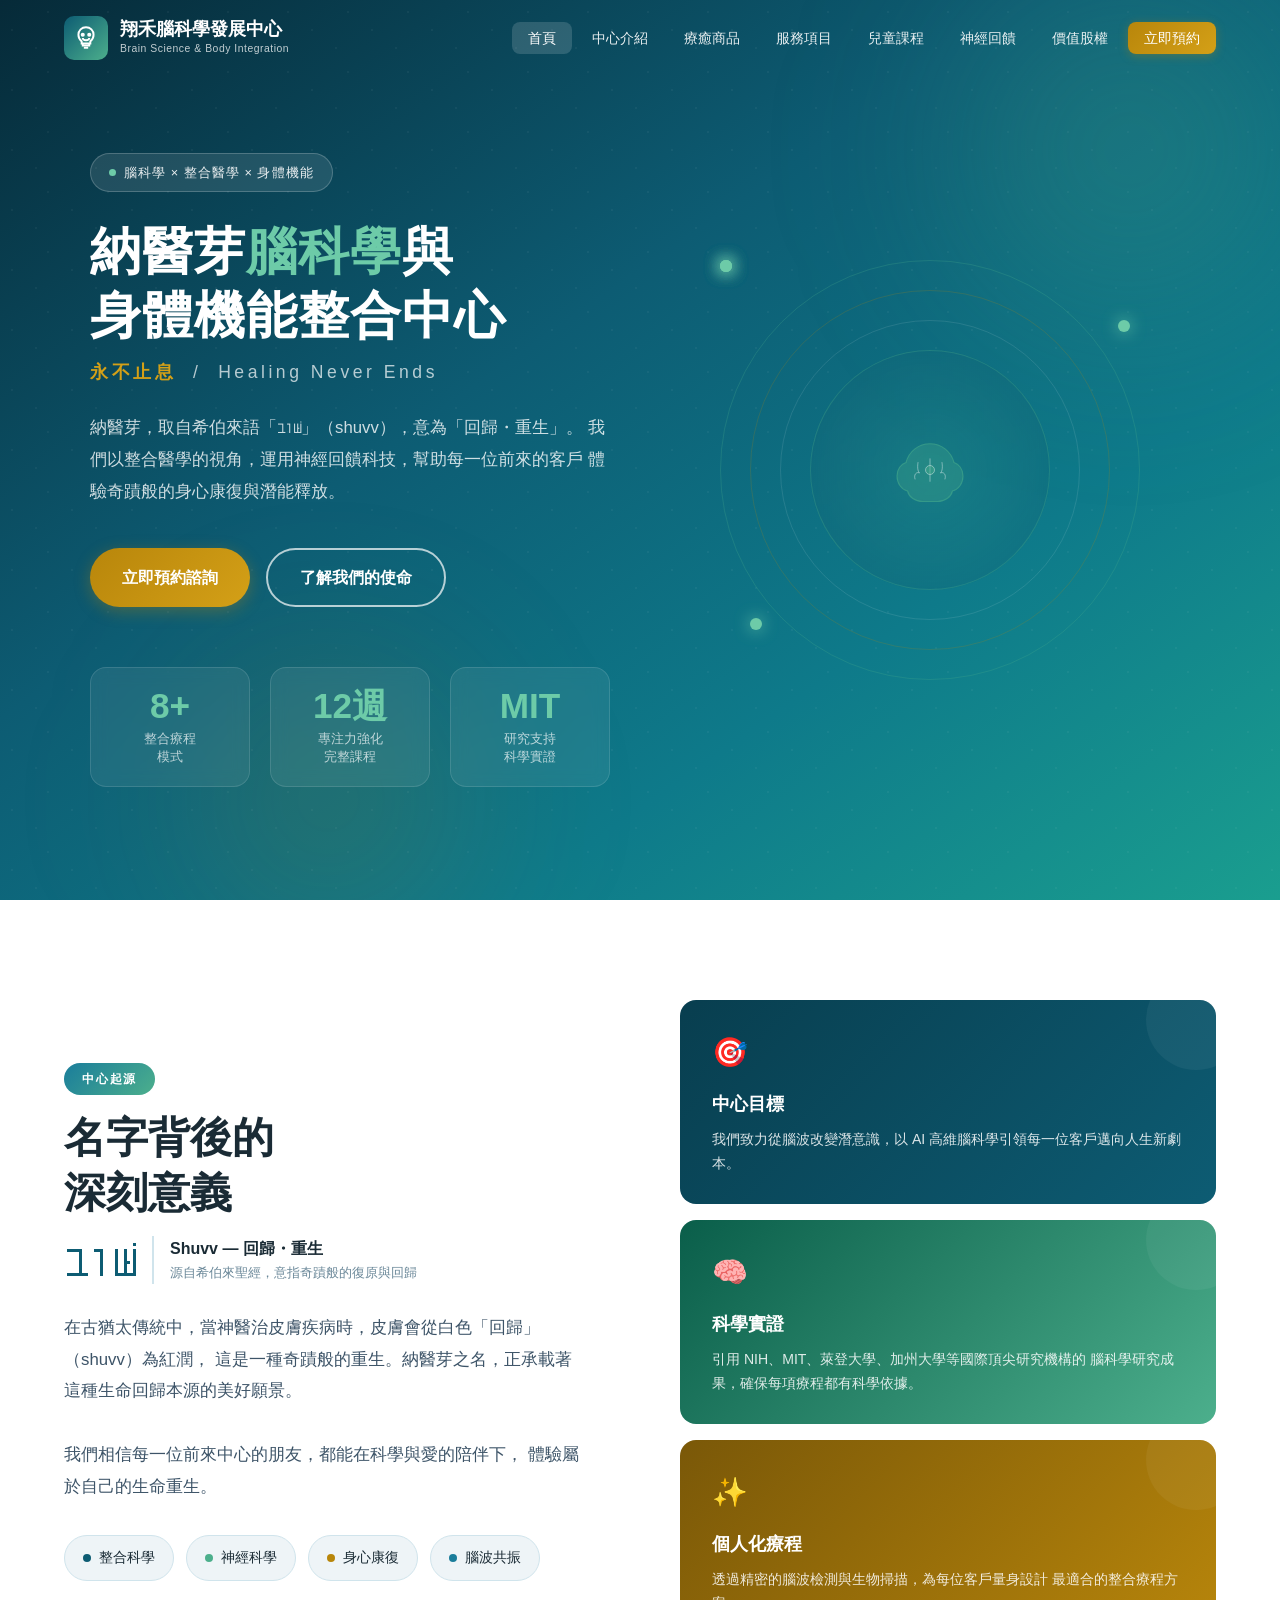
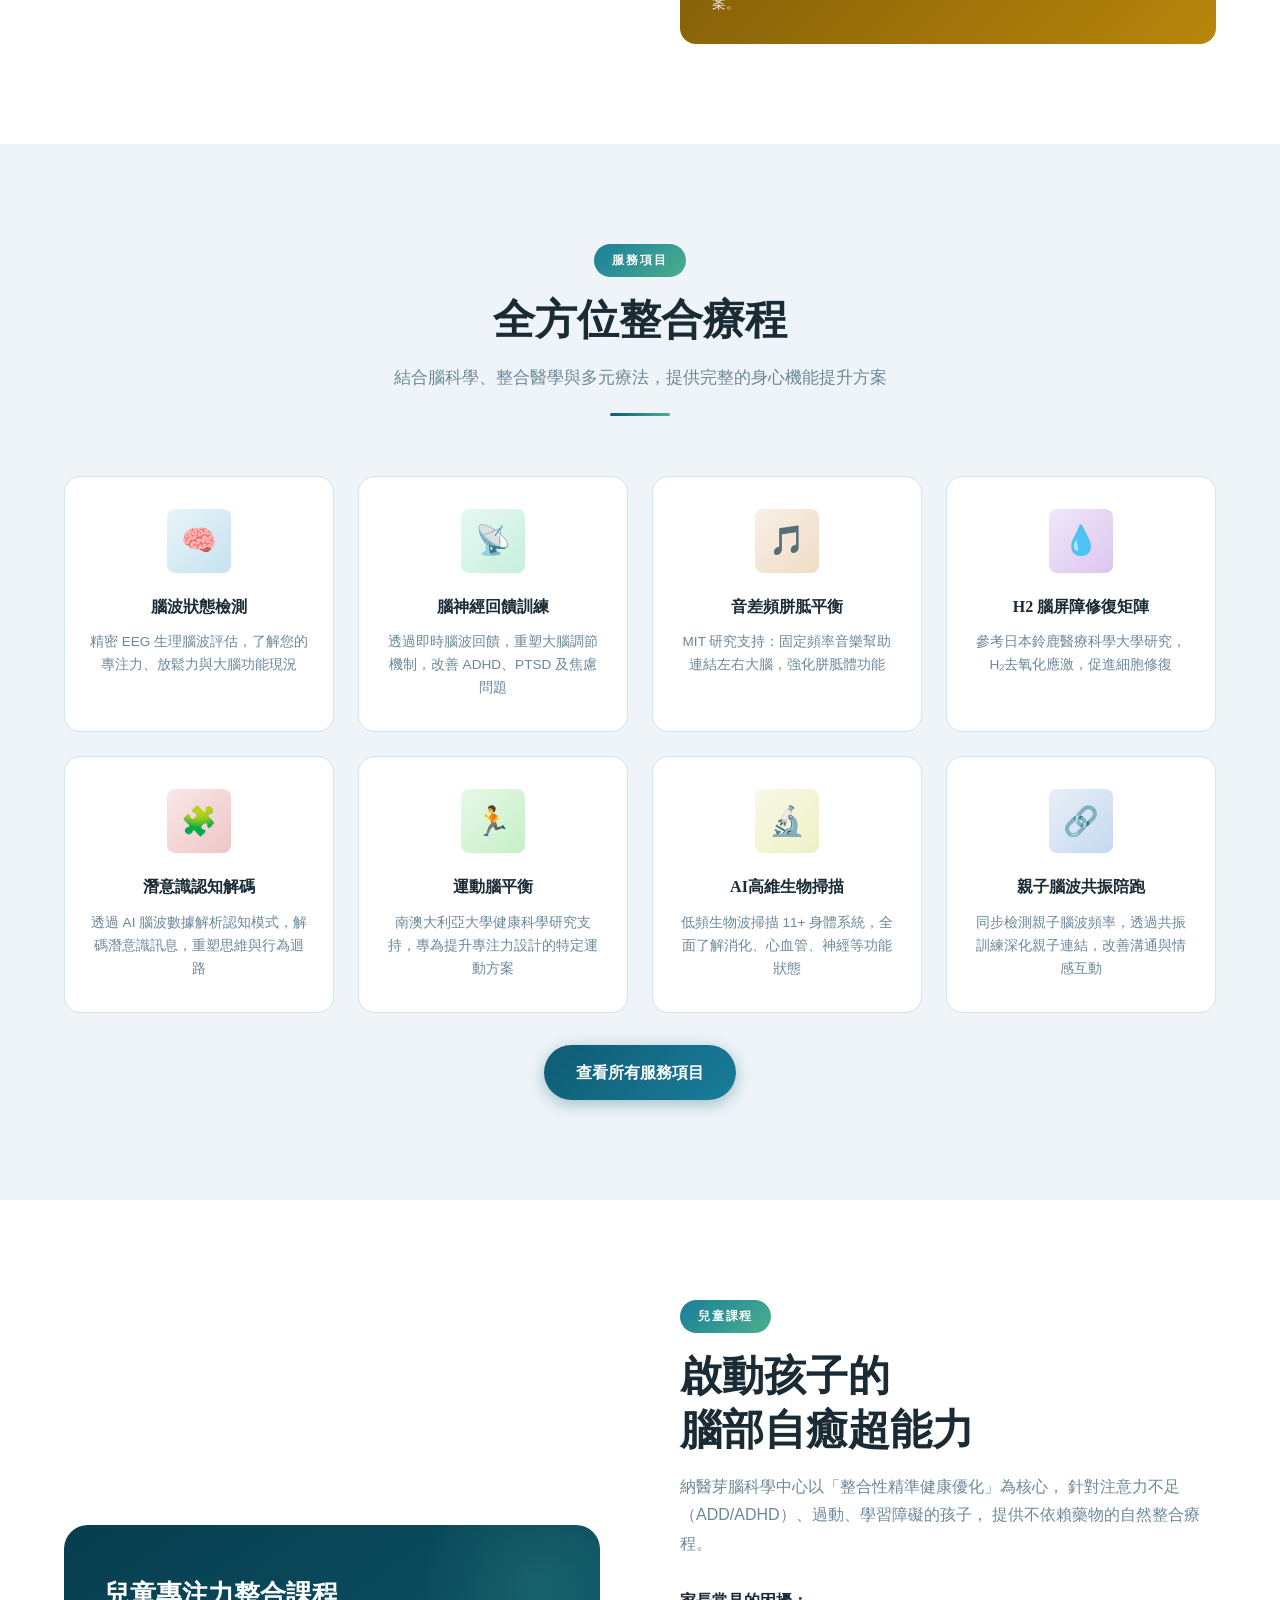
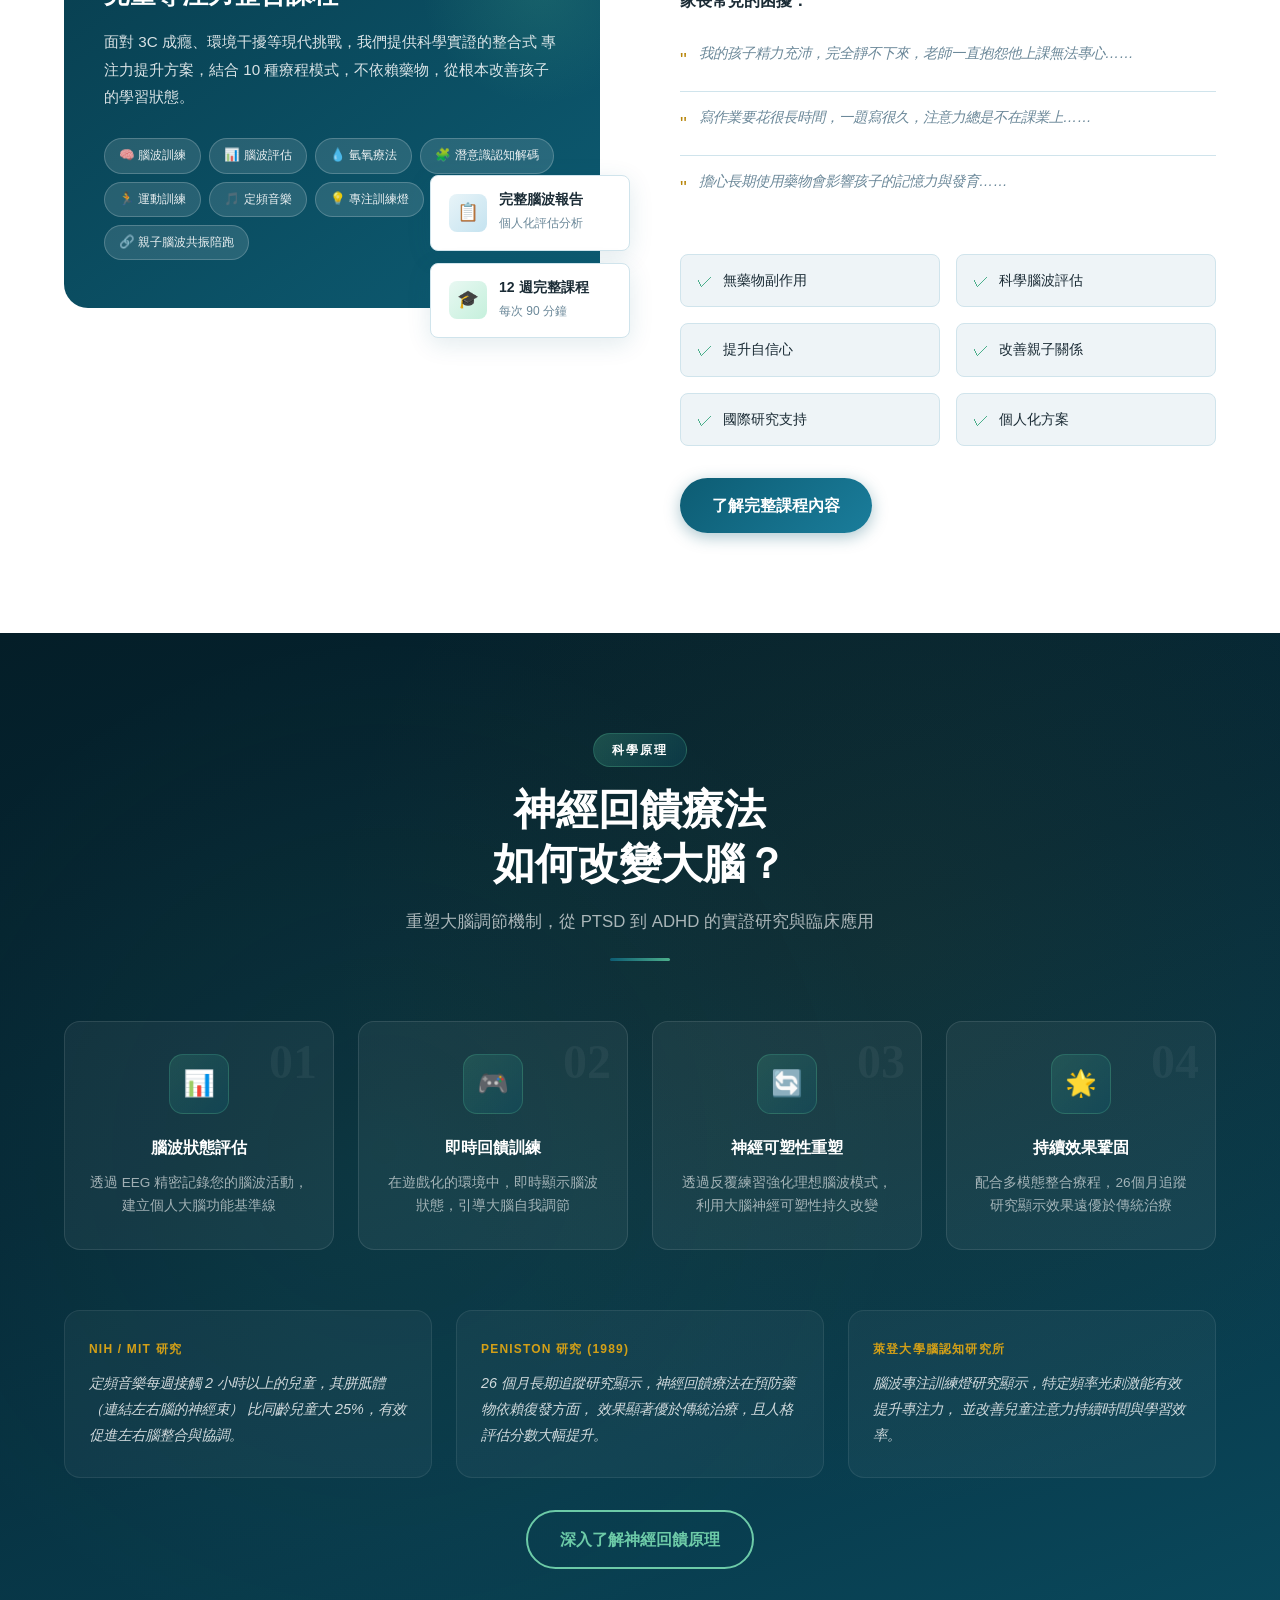
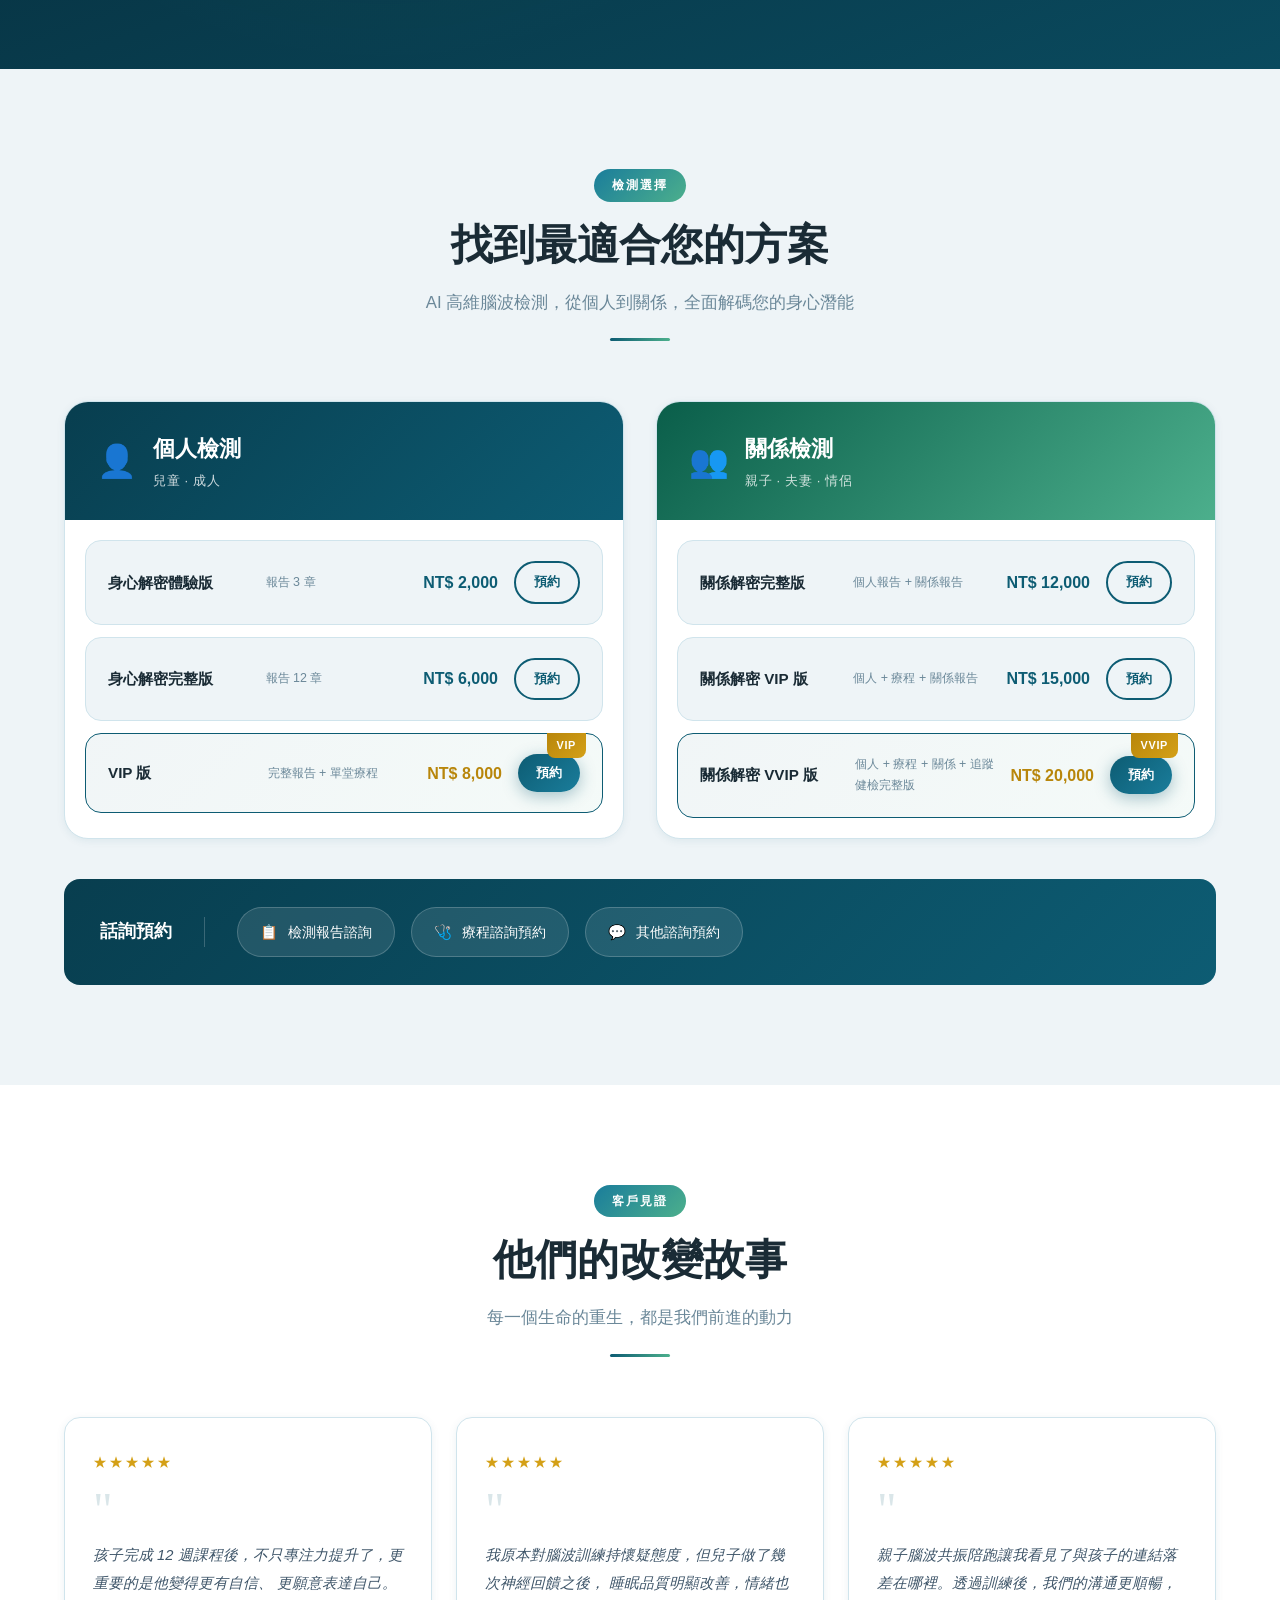
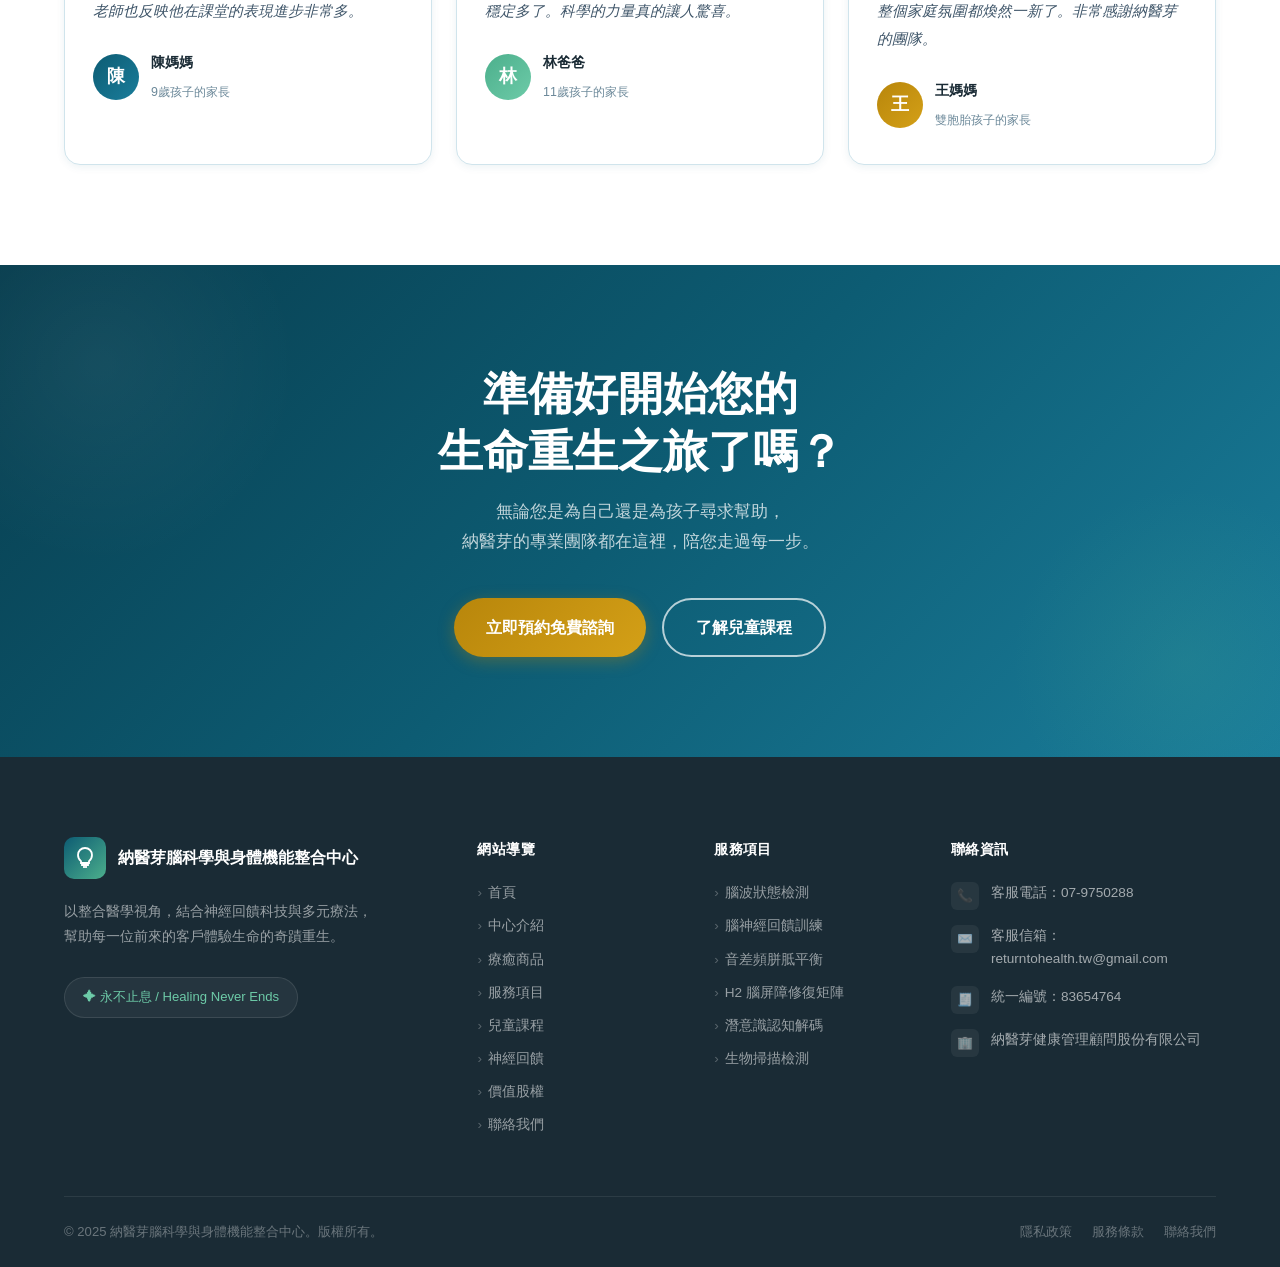
==== commit e1ef7dda: "Rename institution display name to 翔禾腦科學發展中心 site-wide Co-authored-by: Cursor <cursoragent@cursor.co" ====
--- a/index.html
+++ b/index.html
@@ -27,7 +27,7 @@
             </svg>
           </div>
           <div class="logo-text">
-            <span class="logo-name">納醫芽腦波分析中心</span>
+            <span class="logo-name">翔禾腦科學發展中心</span>
             <span class="logo-en">Brain Science & Body Integration</span>
           </div>
         </a>
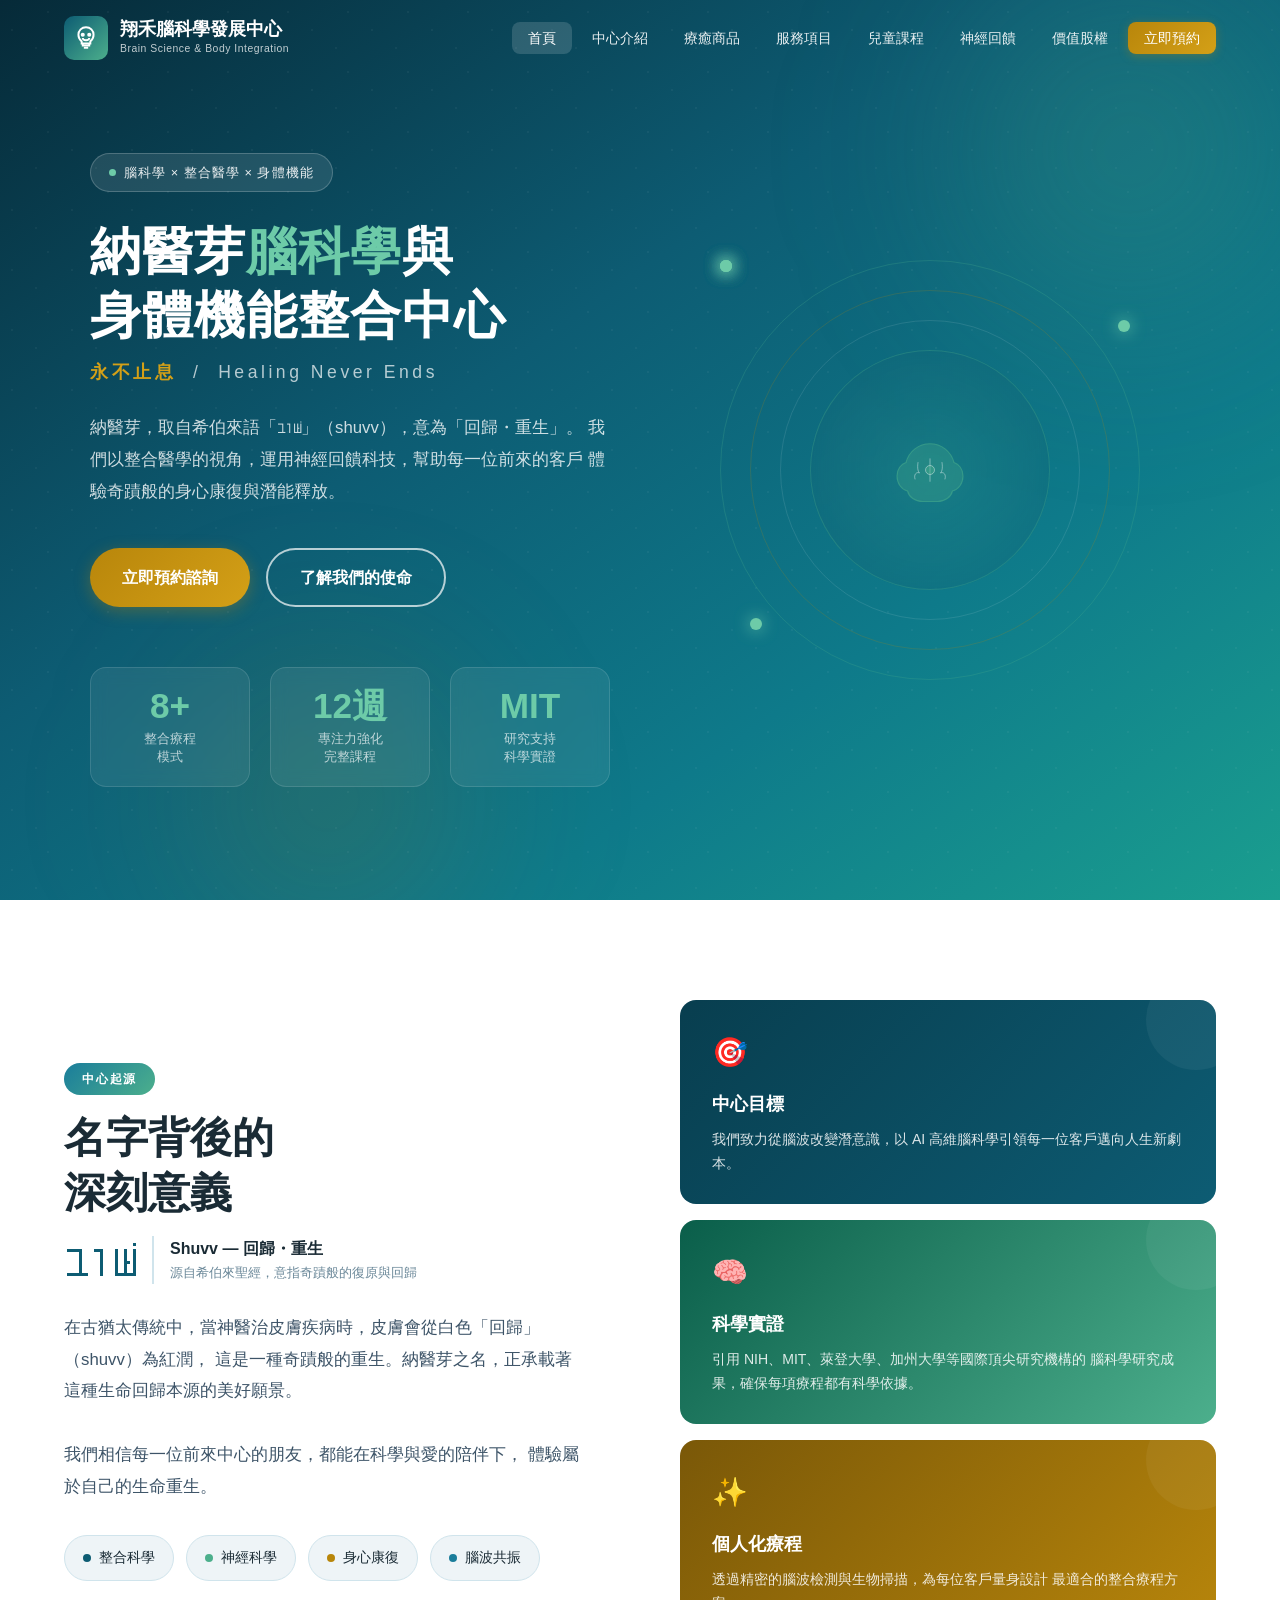
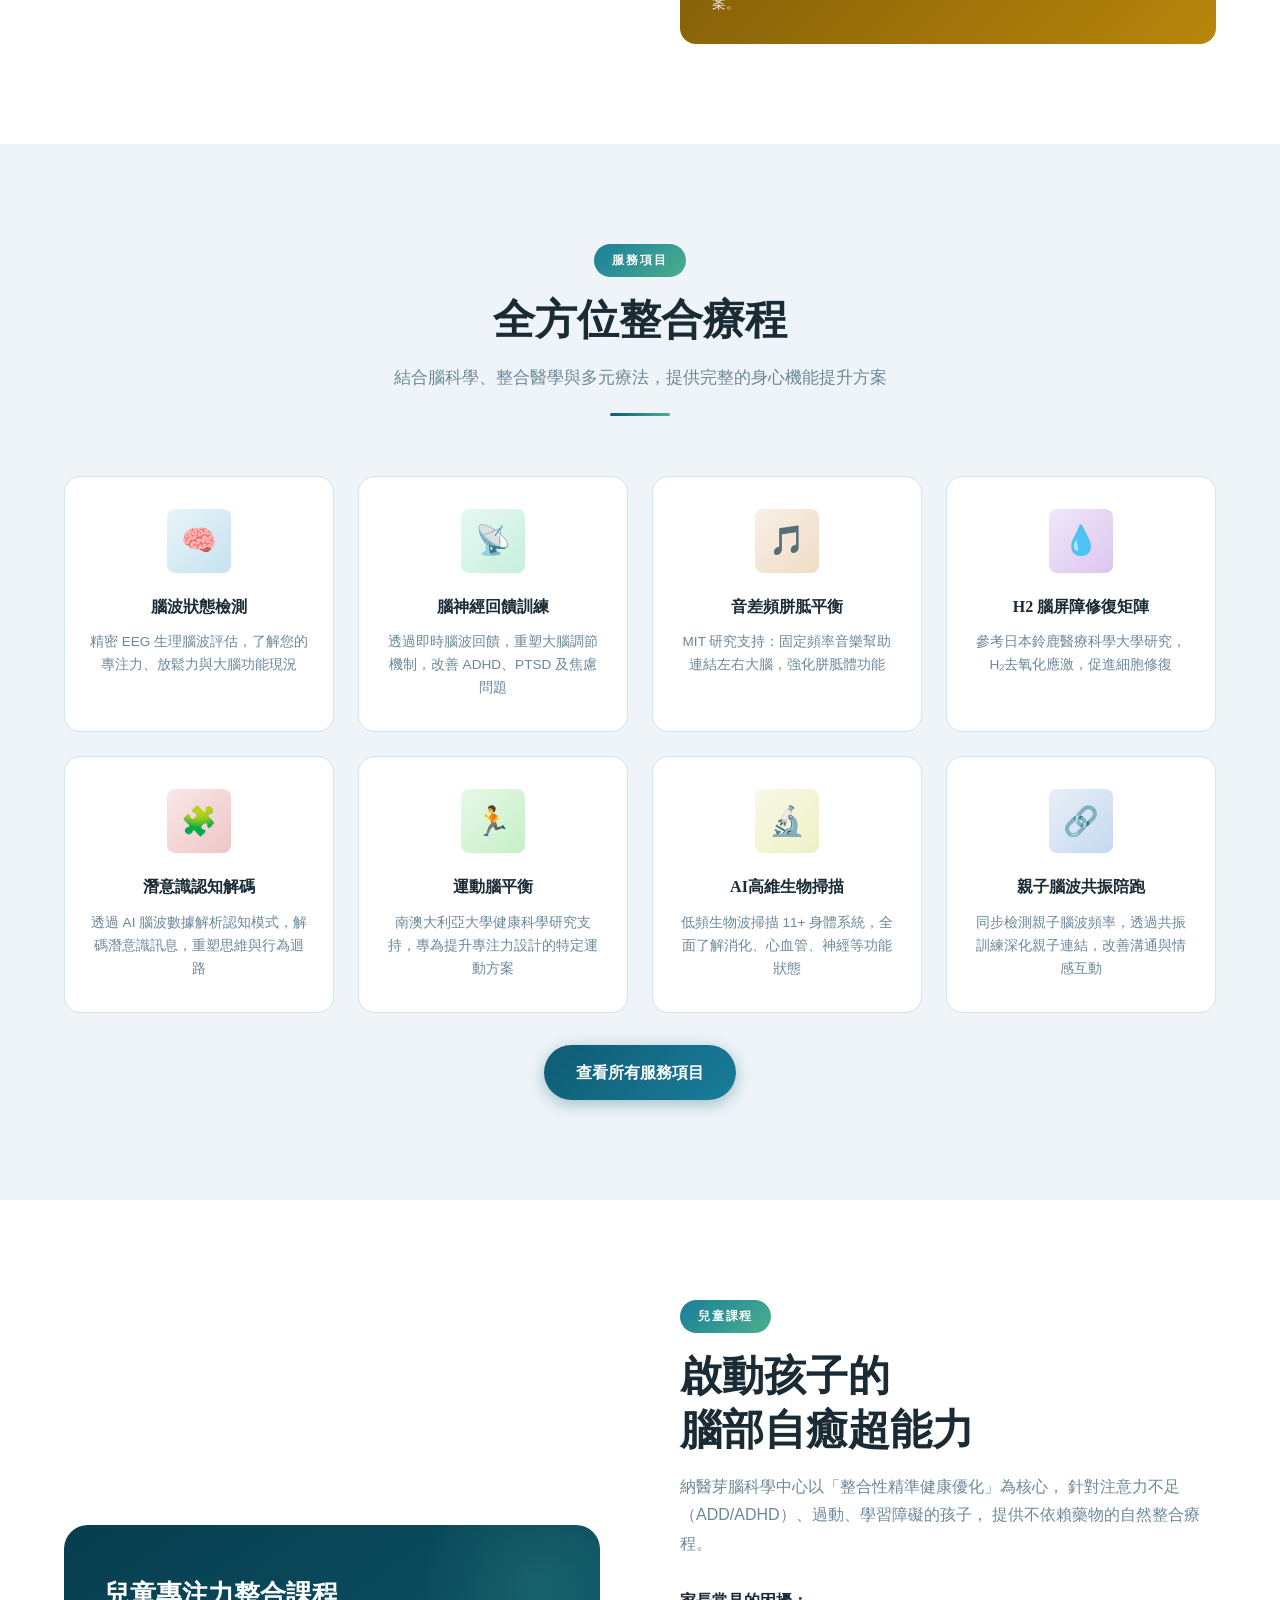
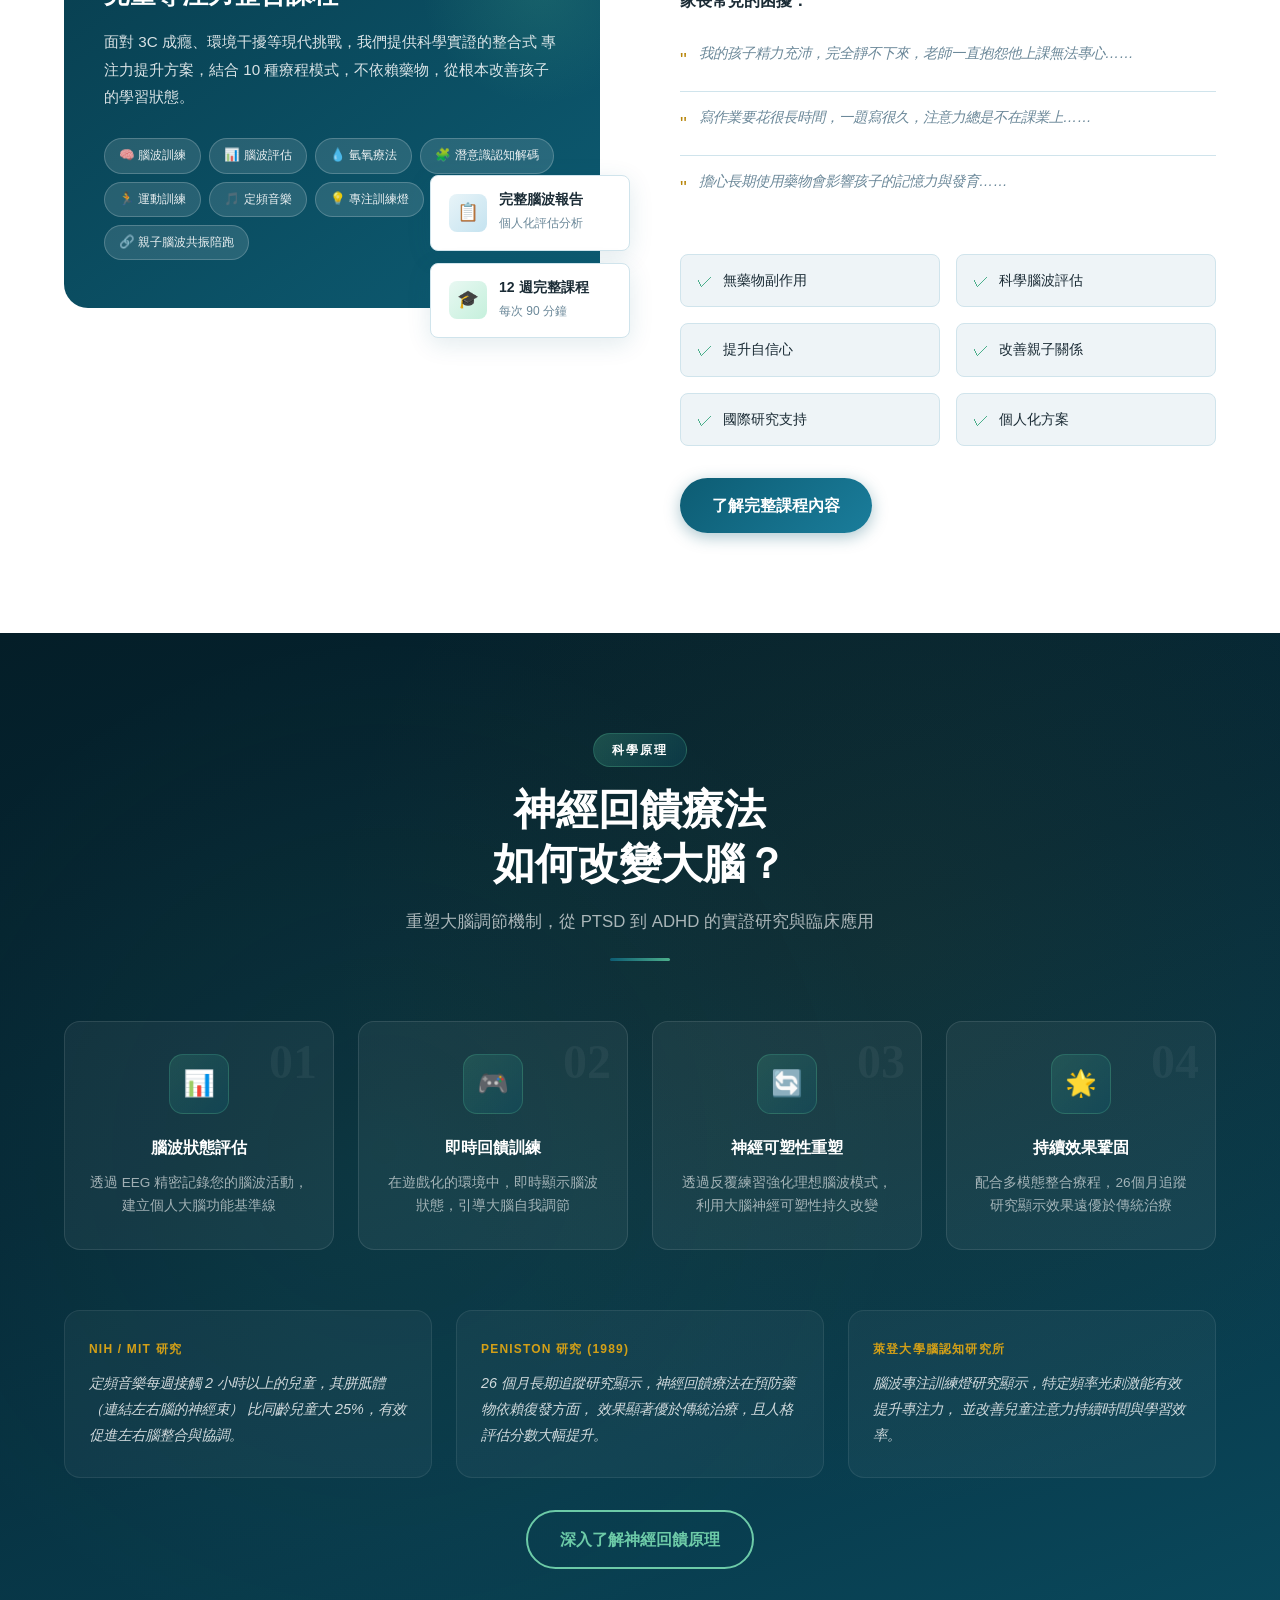
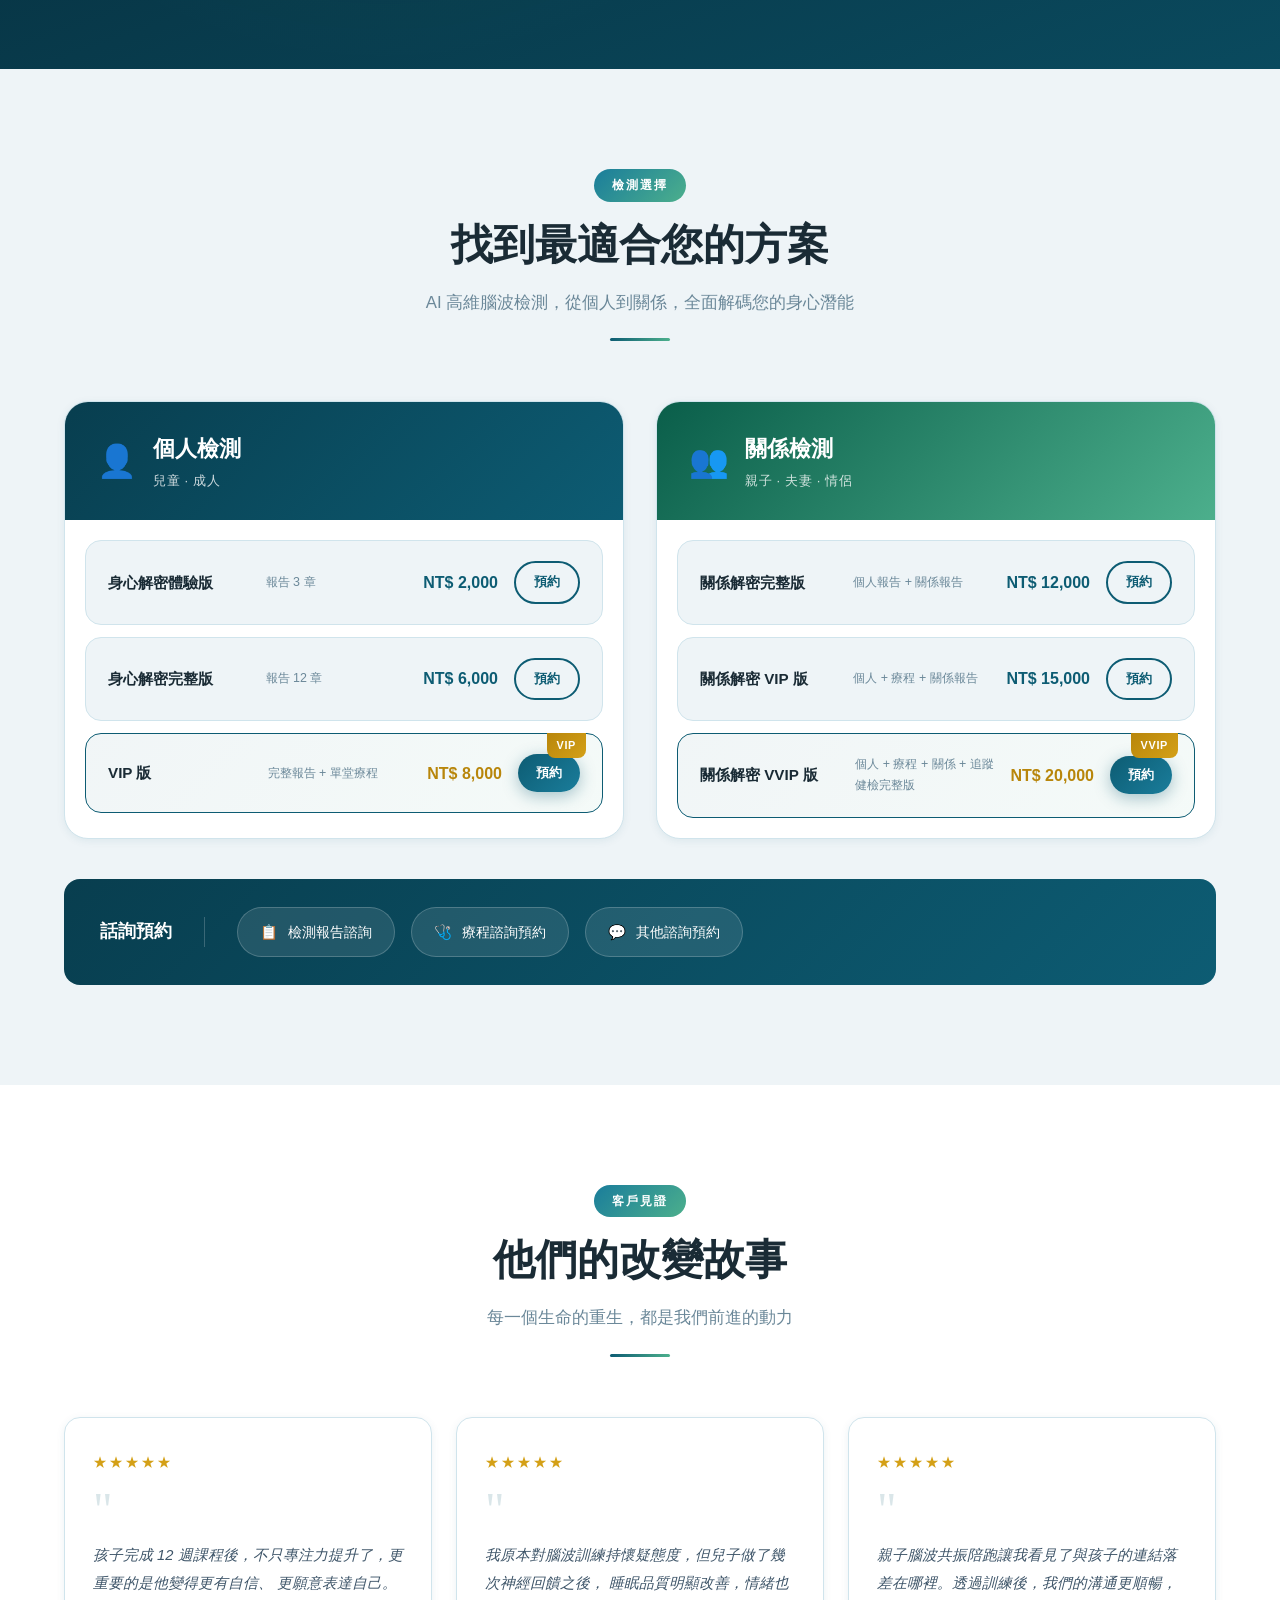
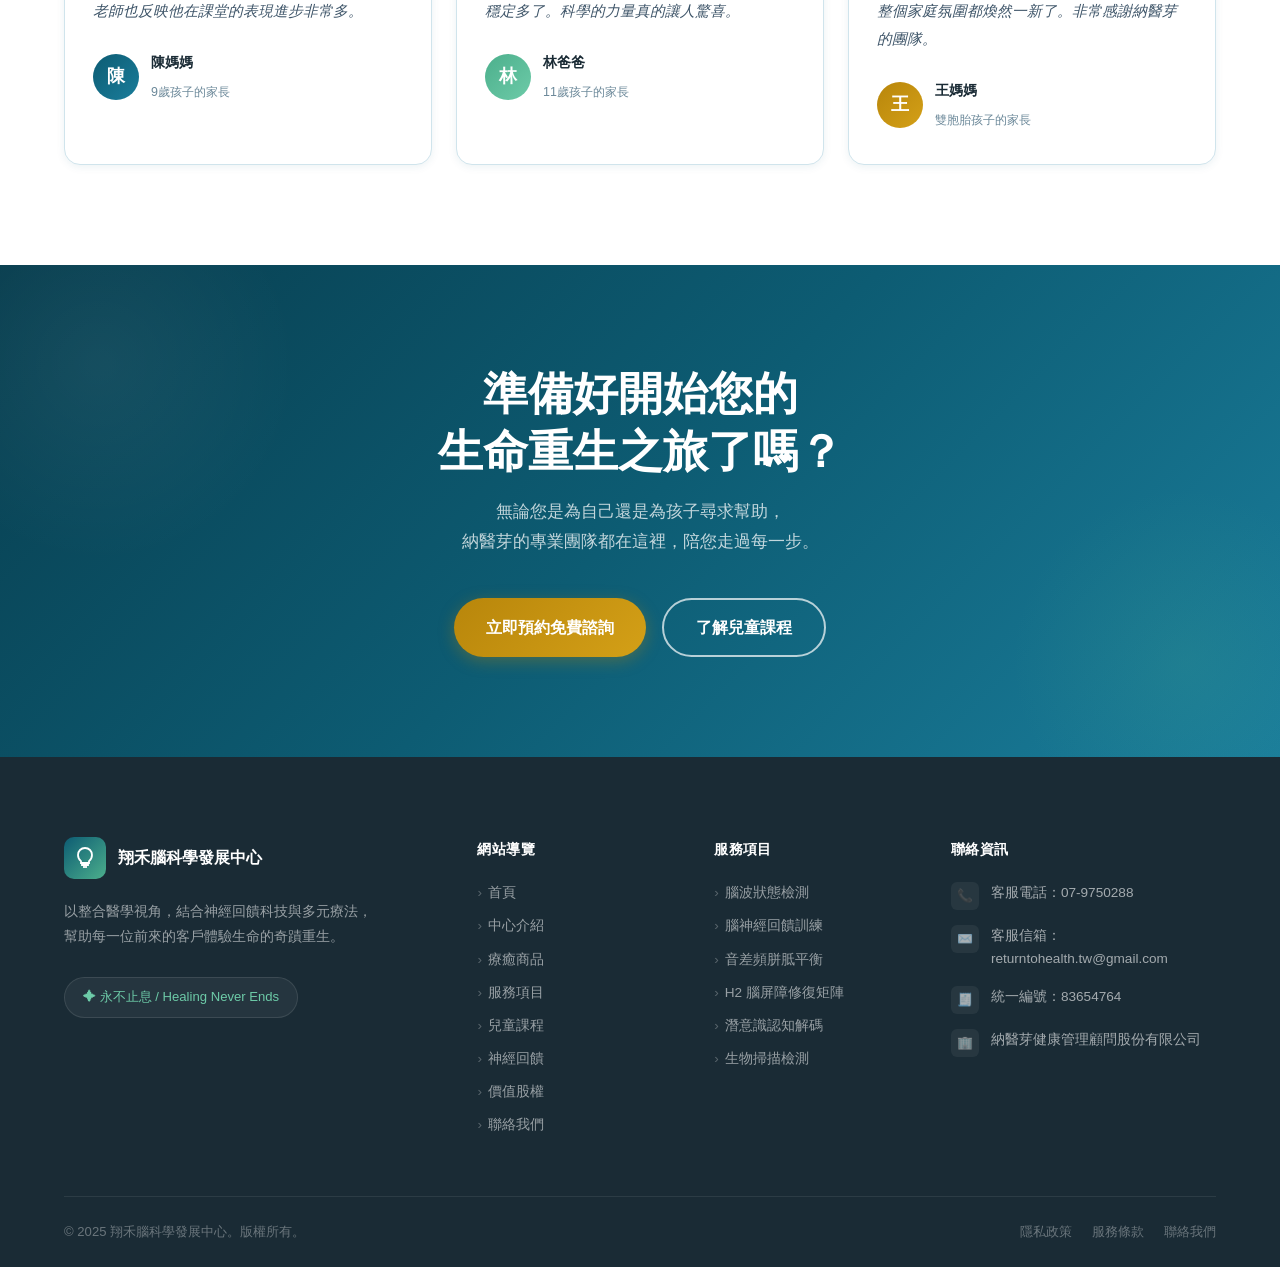
==== commit 9eb43218: "Rename 納醫芽腦科學與身體機能整合中心 to 翔禾腦科學發展中心 site-wide (except invest page) Co-authored-by: Cursor <cursorage" ====
--- a/index.html
+++ b/index.html
@@ -3,8 +3,8 @@
 <head>
   <meta charset="UTF-8" />
   <meta name="viewport" content="width=device-width, initial-scale=1.0" />
-  <title>納醫芽腦科學與身體機能整合中心 | Healing Never Ends</title>
-  <meta name="description" content="納醫芽腦科學與身體機能整合中心，結合神經回饋、腦波訓練、整合醫學，幫助您找回身心平衡。永不止息 / Healing Never Ends。" />
+  <title>翔禾腦科學發展中心 | Healing Never Ends</title>
+  <meta name="description" content="翔禾腦科學發展中心，結合神經回饋、腦波訓練、整合醫學，幫助您找回身心平衡。永不止息 / Healing Never Ends。" />
   <link rel="stylesheet" href="styles.css" />
   <link rel="preconnect" href="https://fonts.googleapis.com" />
   <link rel="preconnect" href="https://fonts.gstatic.com" crossorigin />
@@ -609,7 +609,7 @@
                 <path d="M10 21h4"/>
               </svg>
             </div>
-            <span class="footer-logo-text">納醫芽腦科學與身體機能整合中心</span>
+            <span class="footer-logo-text">翔禾腦科學發展中心</span>
           </div>
           <p class="footer-desc">
             以整合醫學視角，結合神經回饋科技與多元療法，
@@ -671,7 +671,7 @@
 
       <div class="footer-bottom">
         <p class="footer-copyright">
-          © 2025 納醫芽腦科學與身體機能整合中心。版權所有。
+          © 2025 翔禾腦科學發展中心。版權所有。
         </p>
         <div class="footer-bottom-links">
           <a href="#" class="footer-bottom-link">隱私政策</a>
--- a/styles.css
+++ b/styles.css
@@ -1,5 +1,5 @@
 /* ==========================================
-   納醫芽腦科學與身體機能整合中心 - 主要樣式
+   翔禾腦科學發展中心 - 主要樣式
    ========================================== */
 
 /* --- CSS 變數 --- */
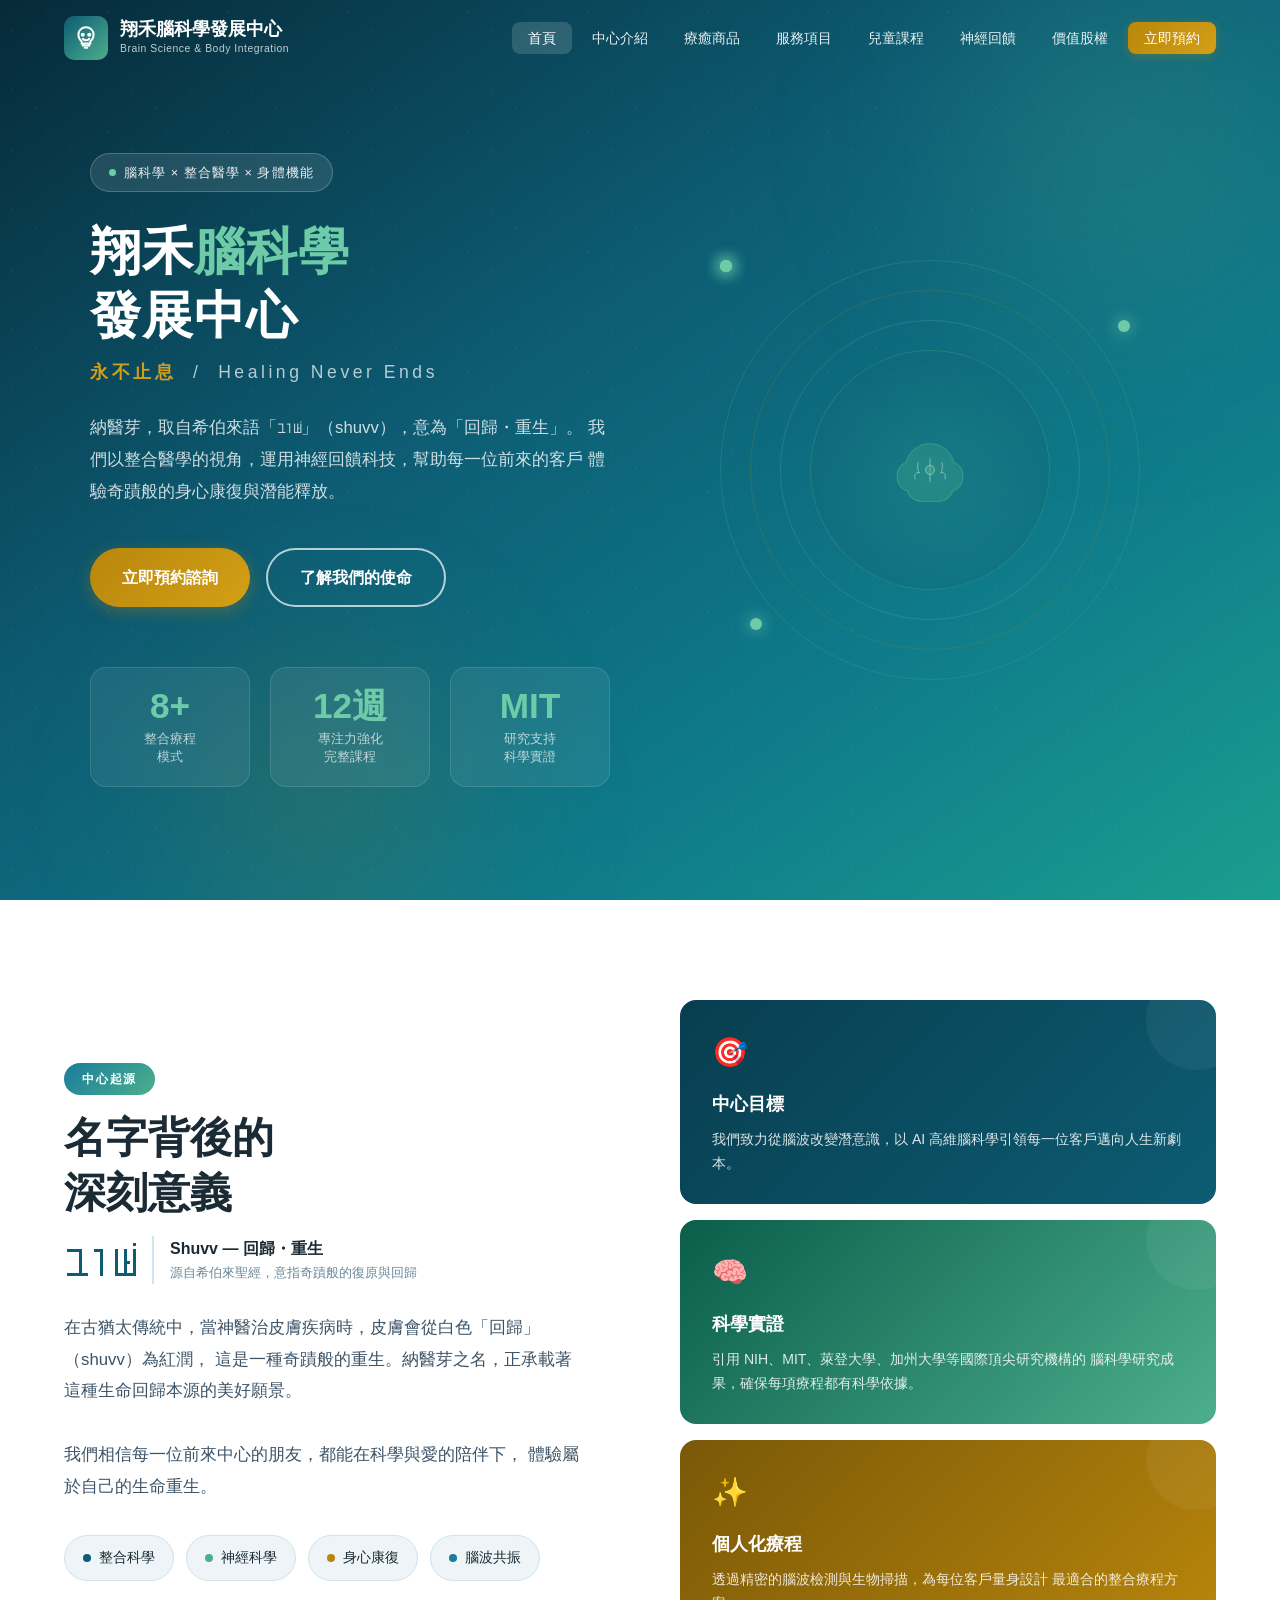
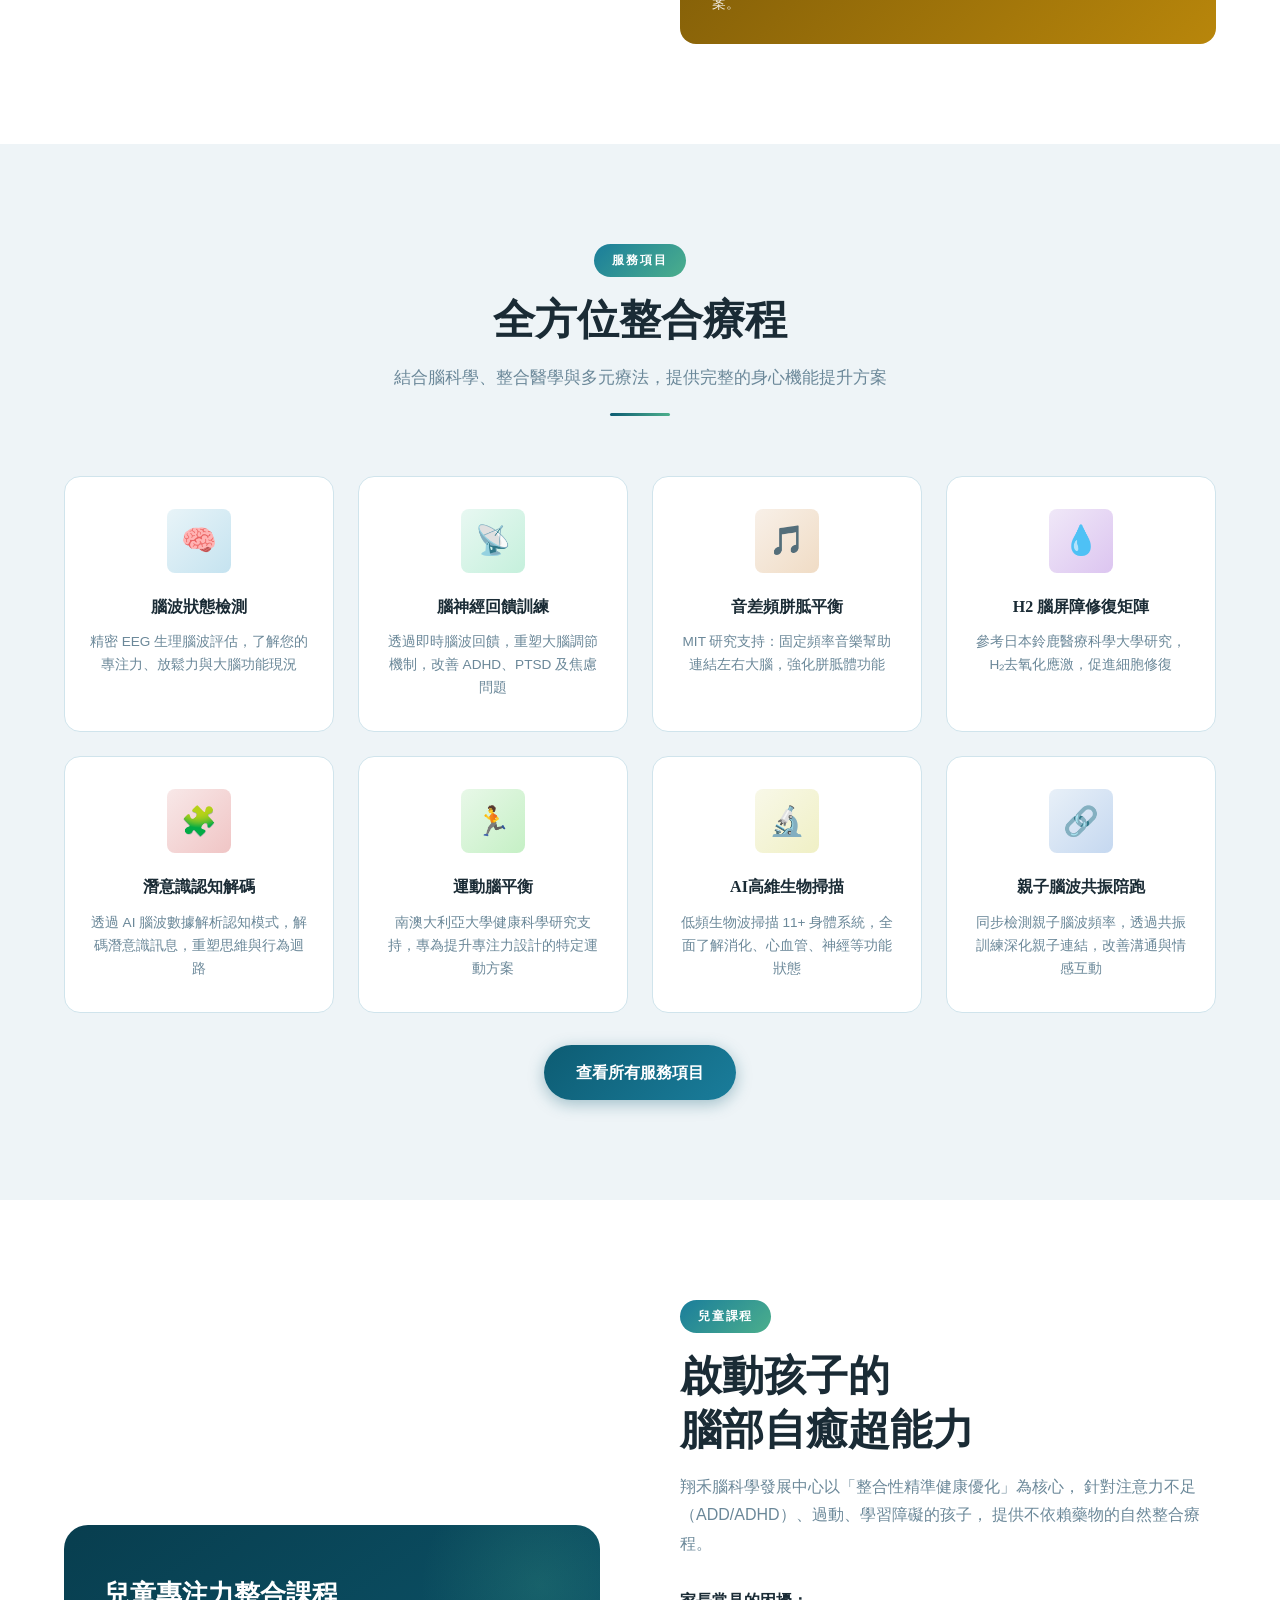
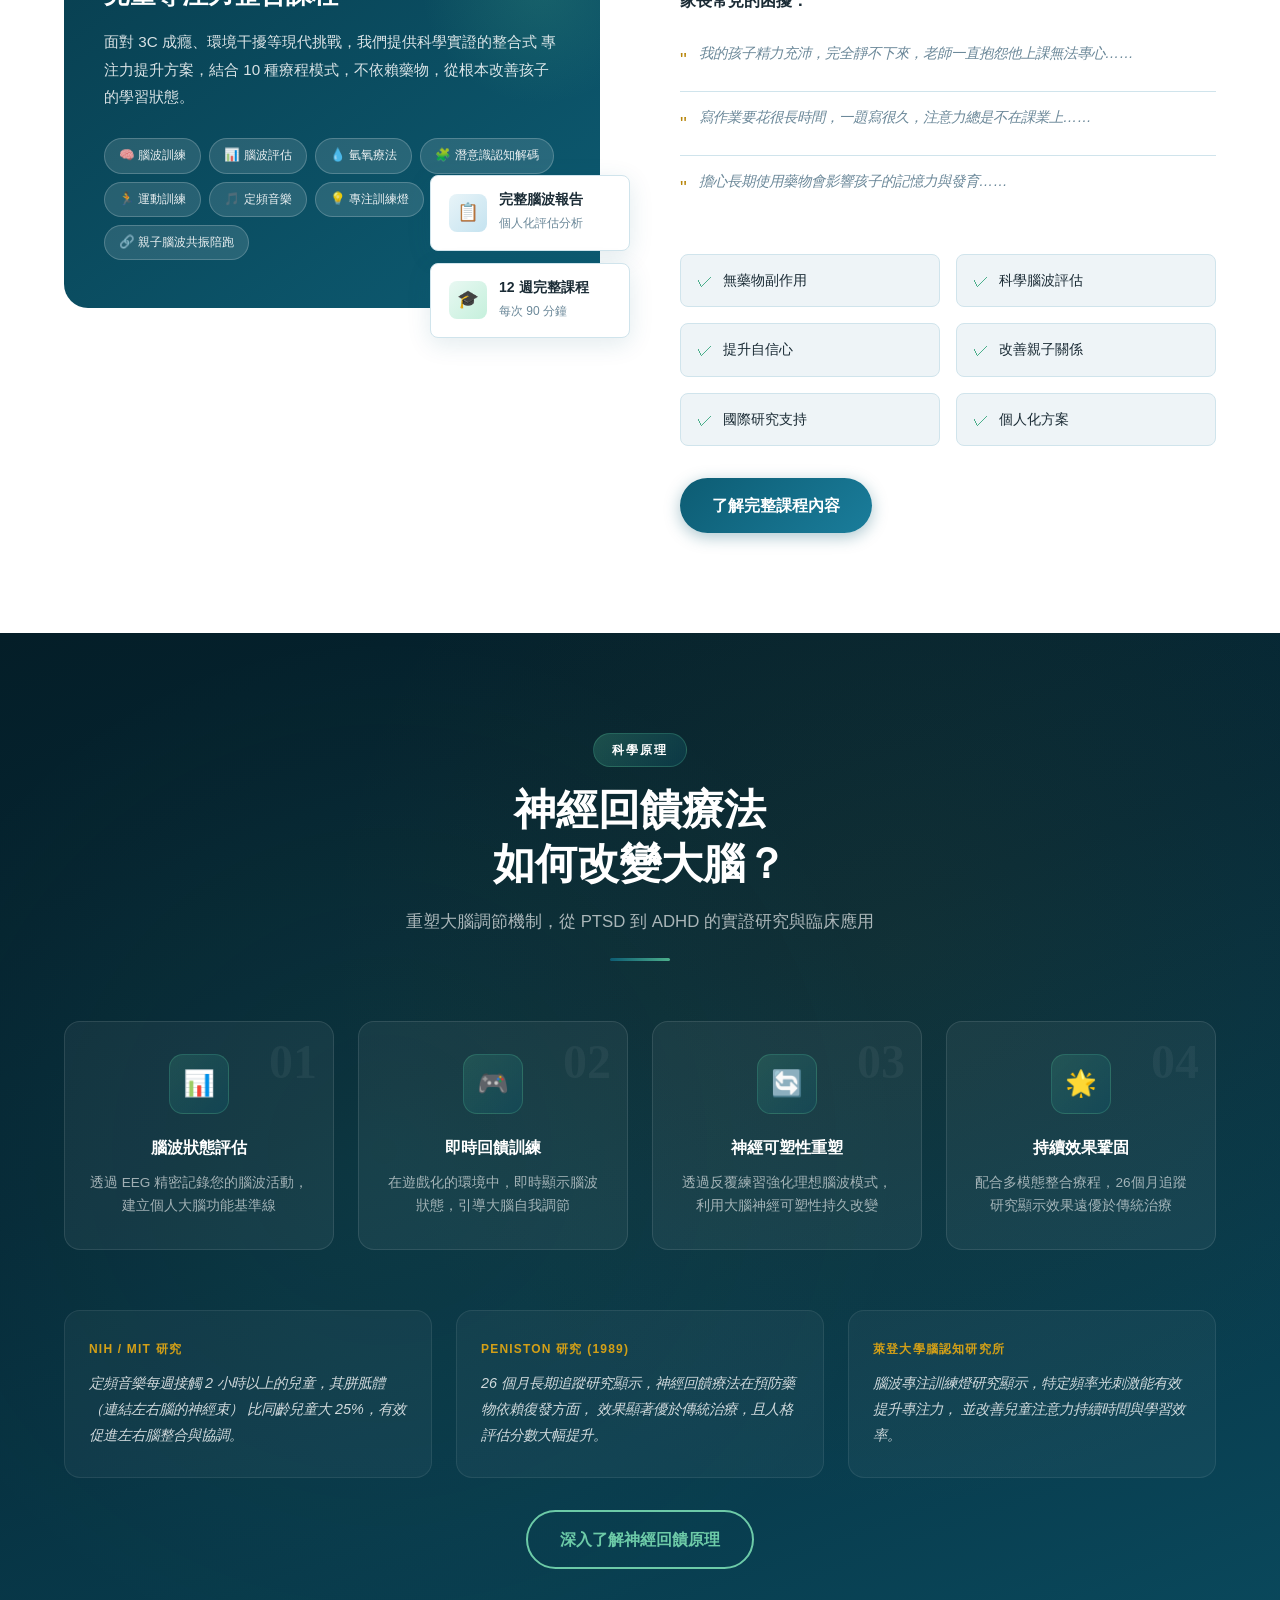
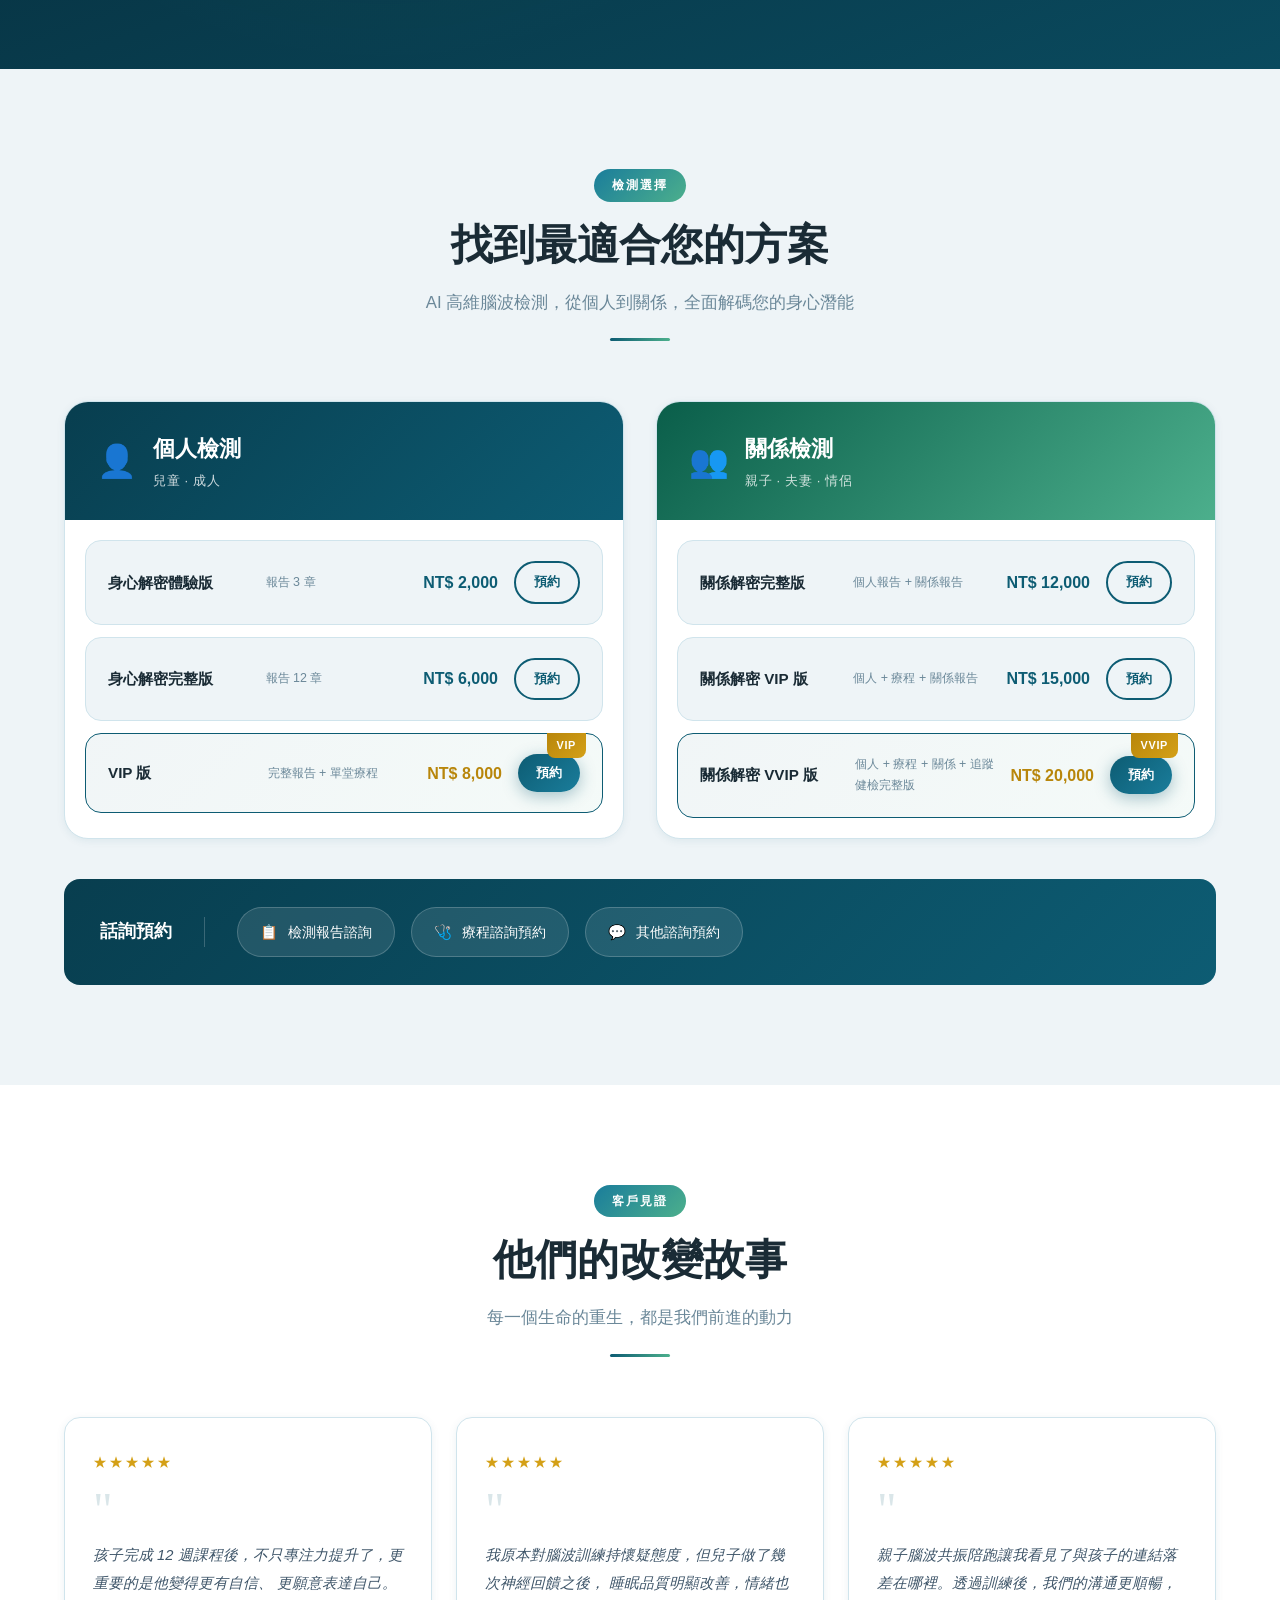
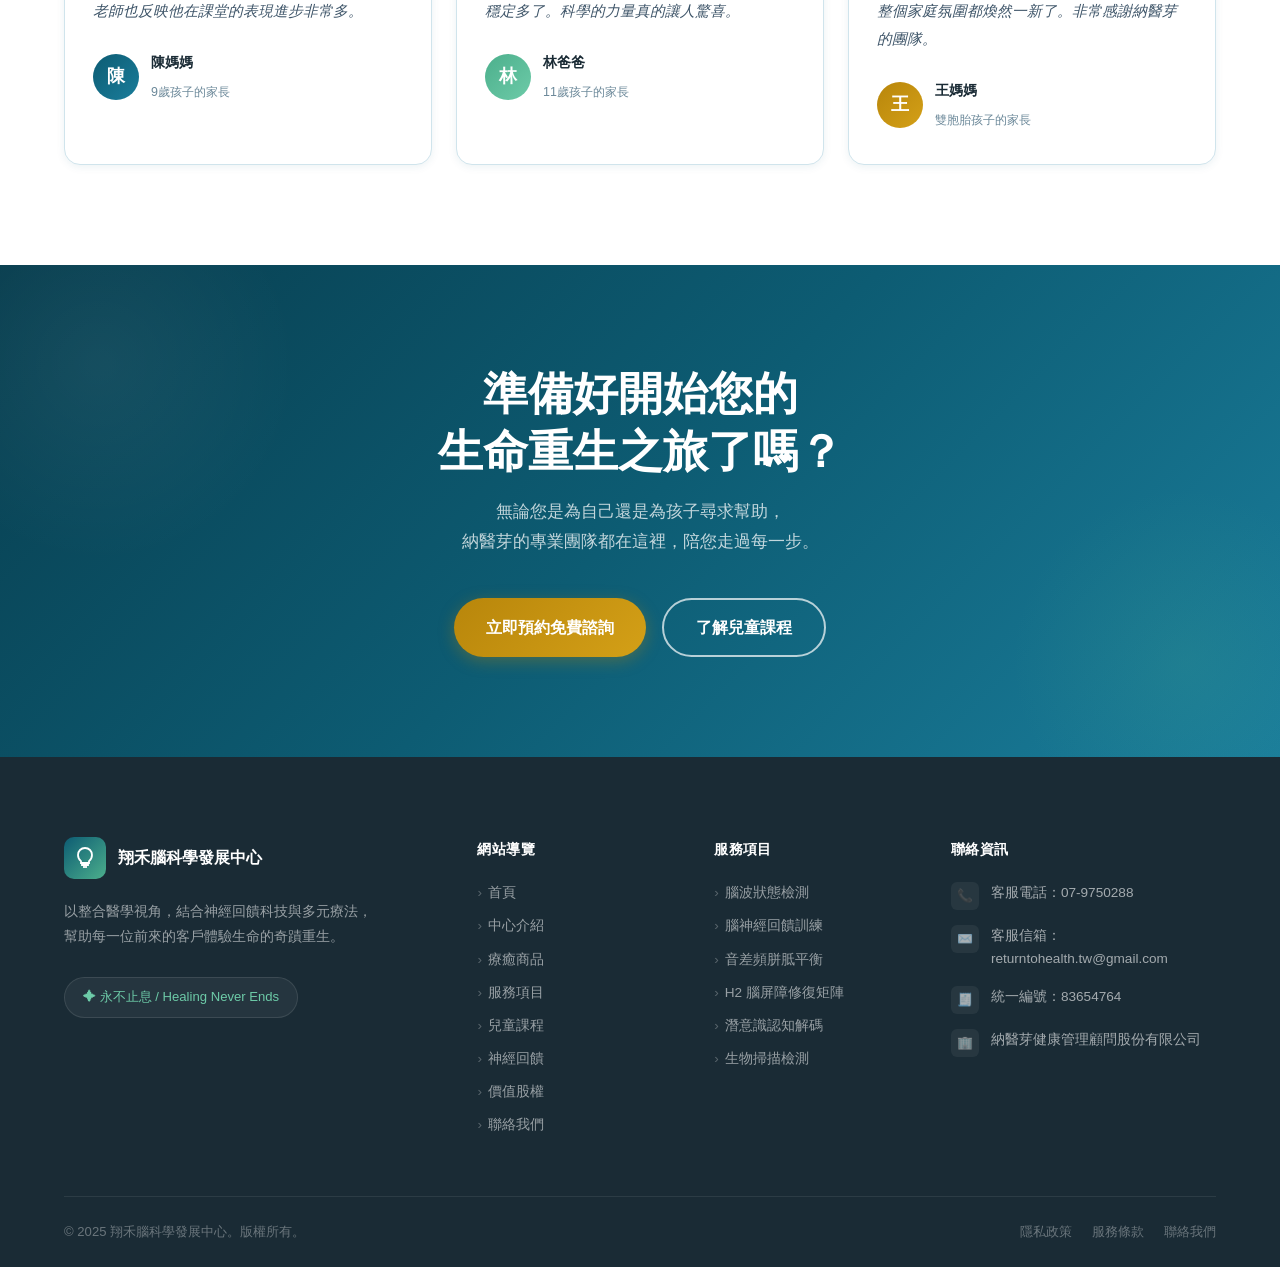
==== commit 50cb630b: "Rename homepage hero title and remaining center-name mentions to 翔禾腦科學發展中心 Co-authored-by: Cursor <c" ====
--- a/index.html
+++ b/index.html
@@ -66,8 +66,8 @@
             腦科學 × 整合醫學 × 身體機能
           </div>
           <h1 class="hero-title">
-            納醫芽<span class="hero-title-highlight">腦科學</span>與<br/>
-            身體機能整合中心
+            翔禾<span class="hero-title-highlight">腦科學</span><br/>
+            發展中心
           </h1>
           <p class="hero-tagline">
             <strong>永不止息</strong> &nbsp;/&nbsp; Healing Never Ends
@@ -300,7 +300,7 @@
           <div class="section-tag">兒童課程</div>
           <h2 class="section-title">啟動孩子的<br/>腦部自癒超能力</h2>
           <p style="font-size:1rem; color:var(--text-muted); line-height:1.8; margin-bottom:28px;">
-            納醫芽腦科學中心以「整合性精準健康優化」為核心，
+            翔禾腦科學發展中心以「整合性精準健康優化」為核心，
             針對注意力不足（ADD/ADHD）、過動、學習障礙的孩子，
             提供不依賴藥物的自然整合療程。
           </p>
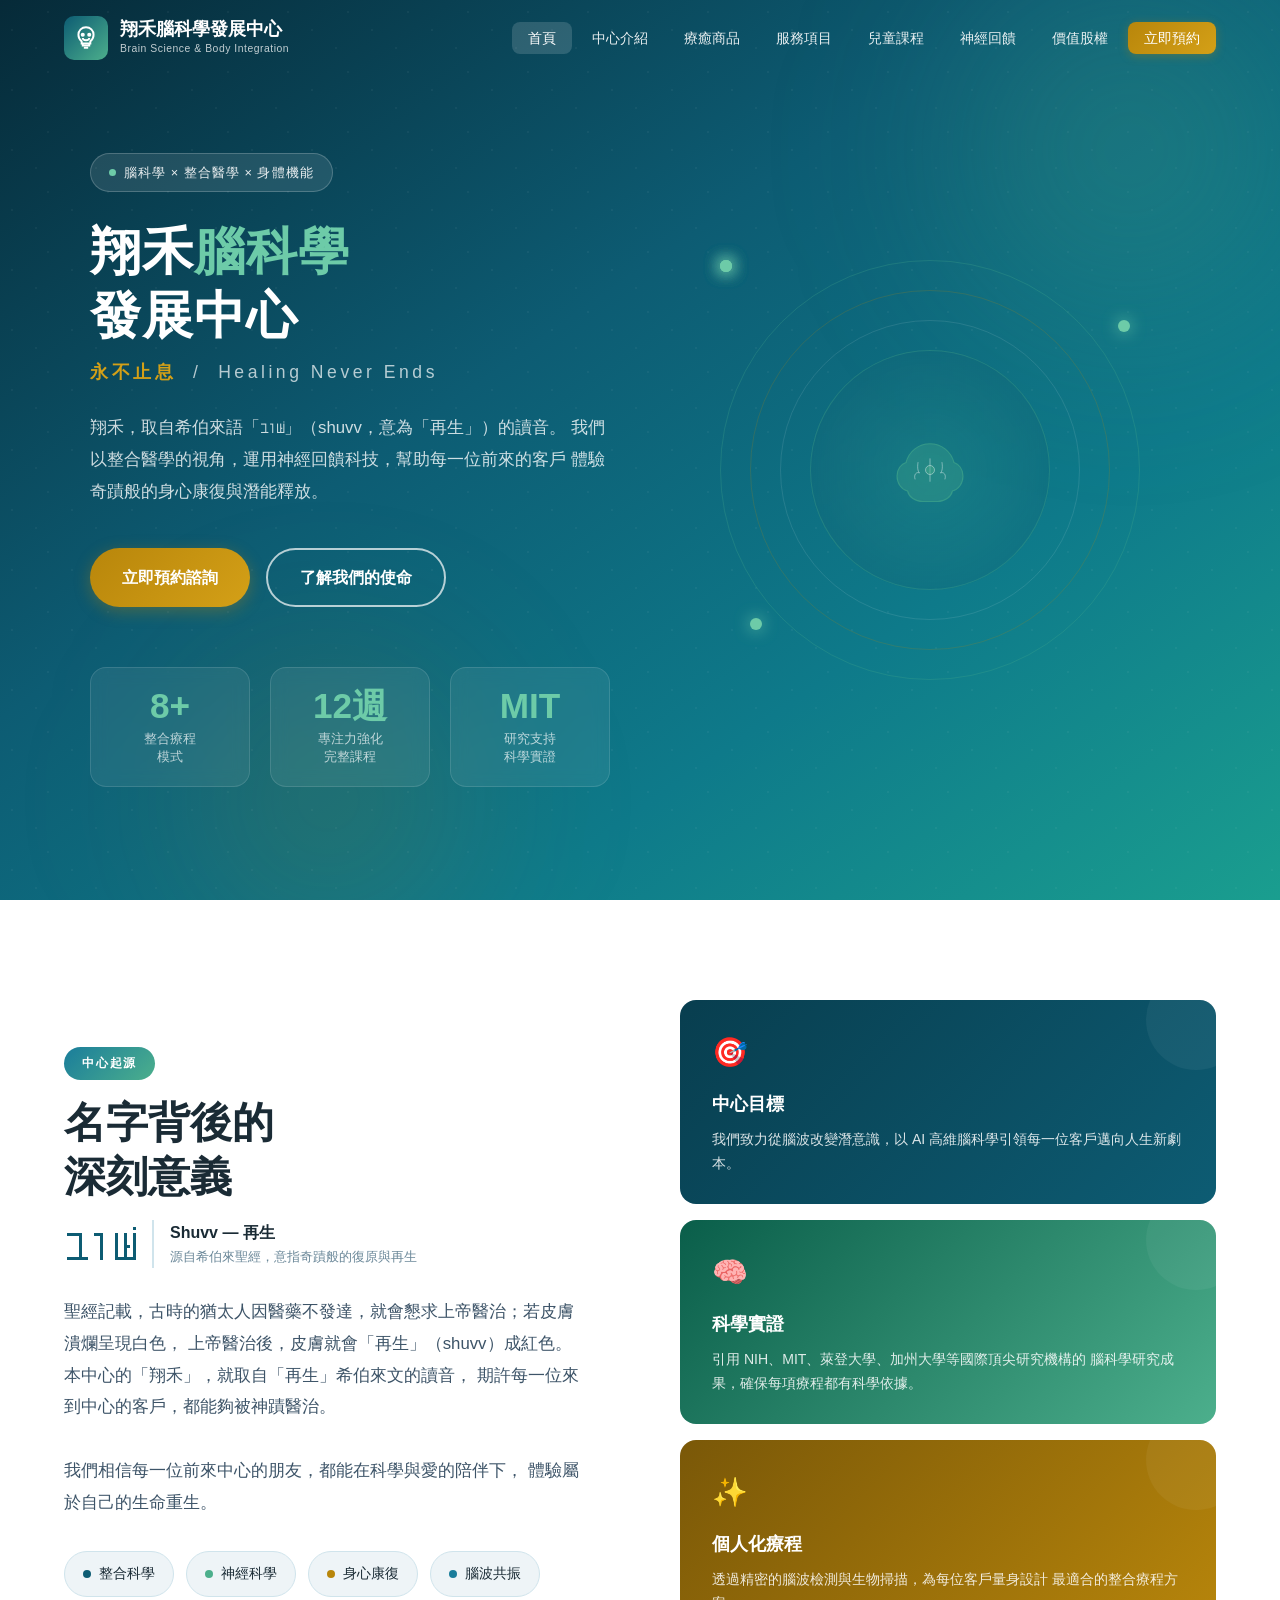
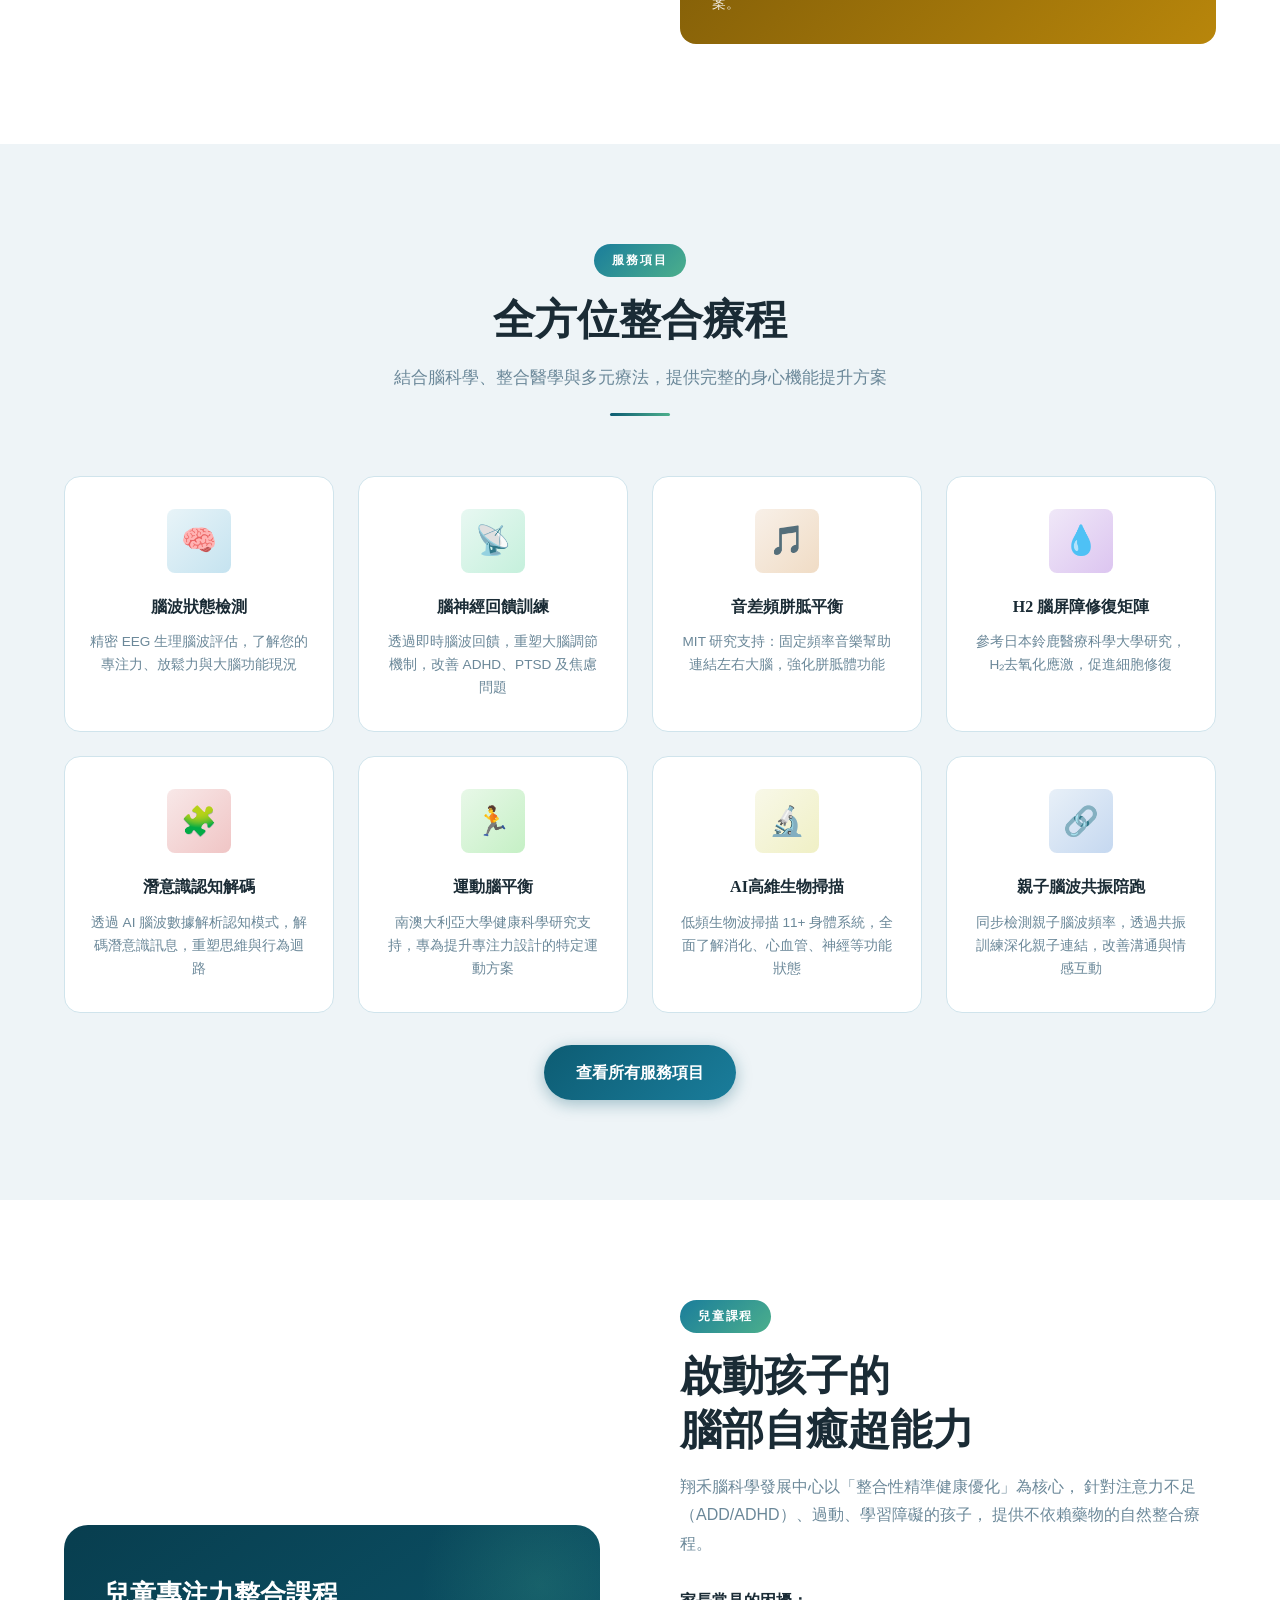
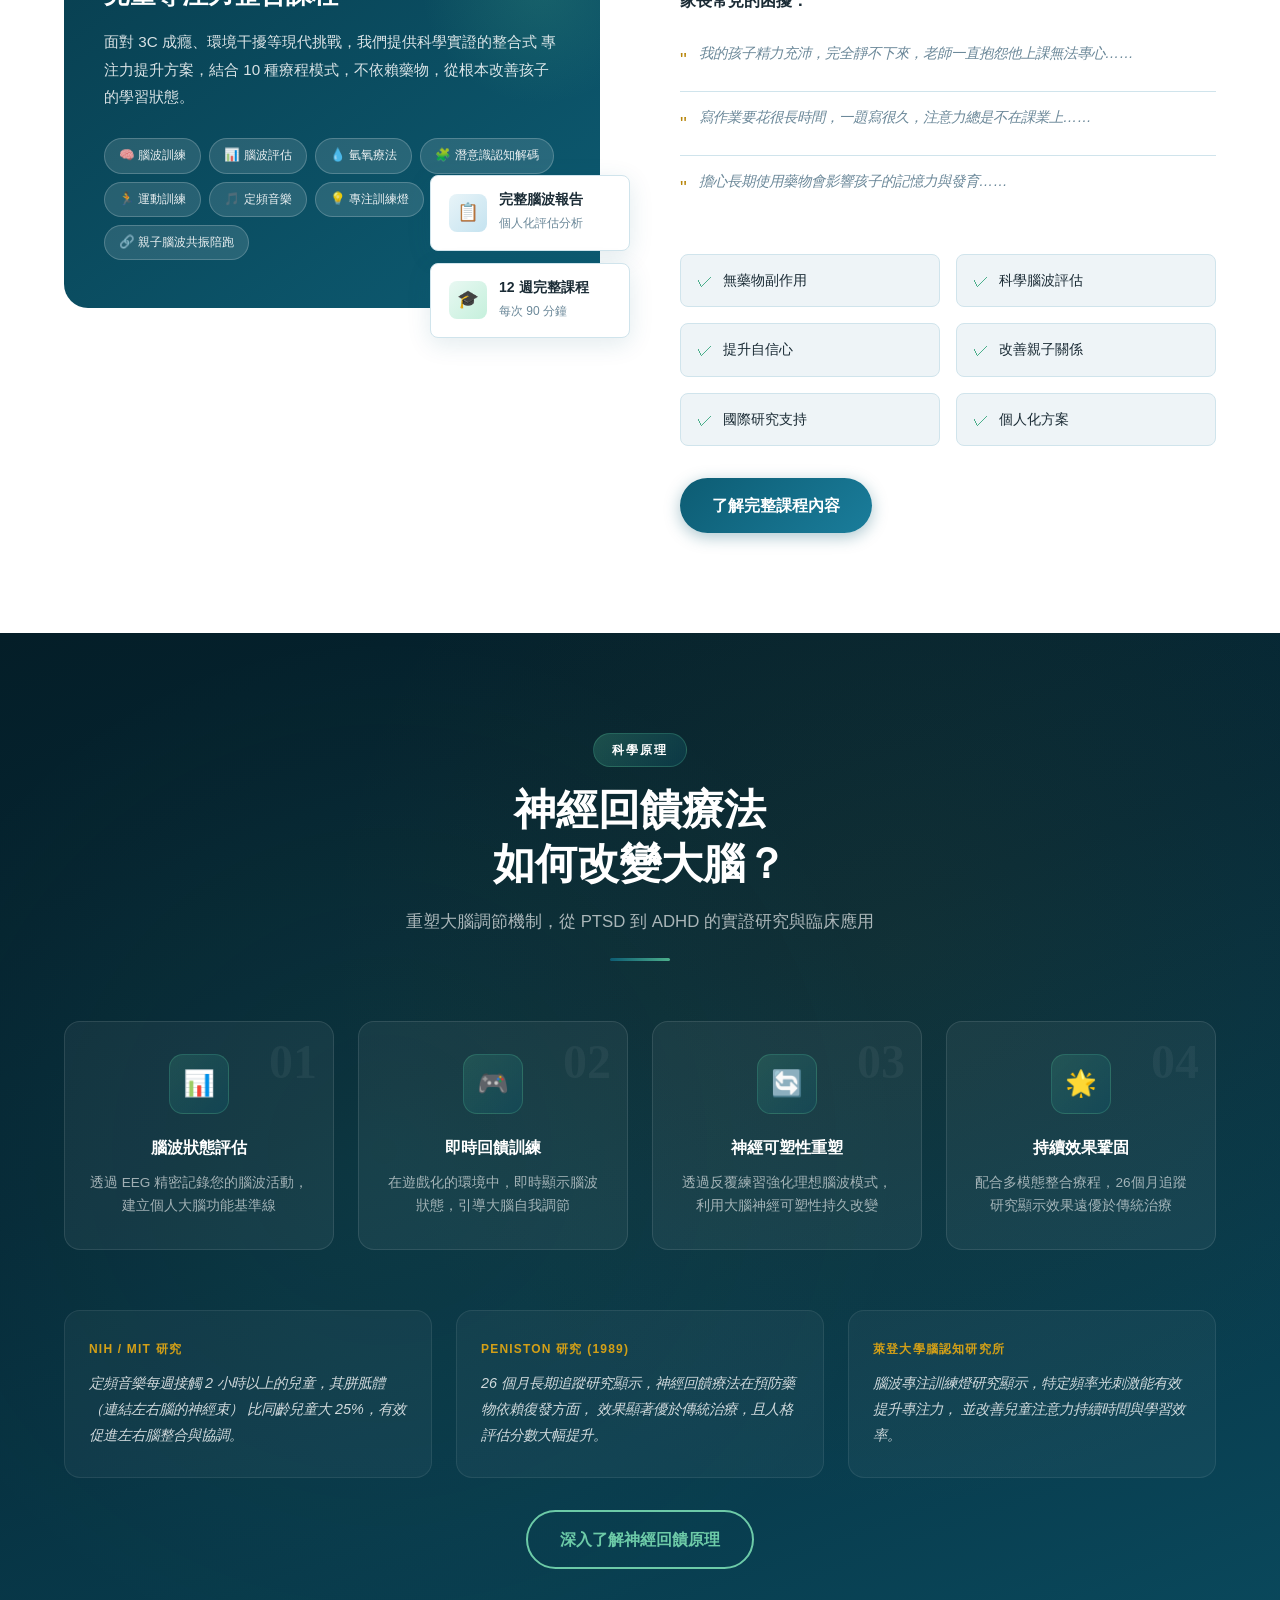
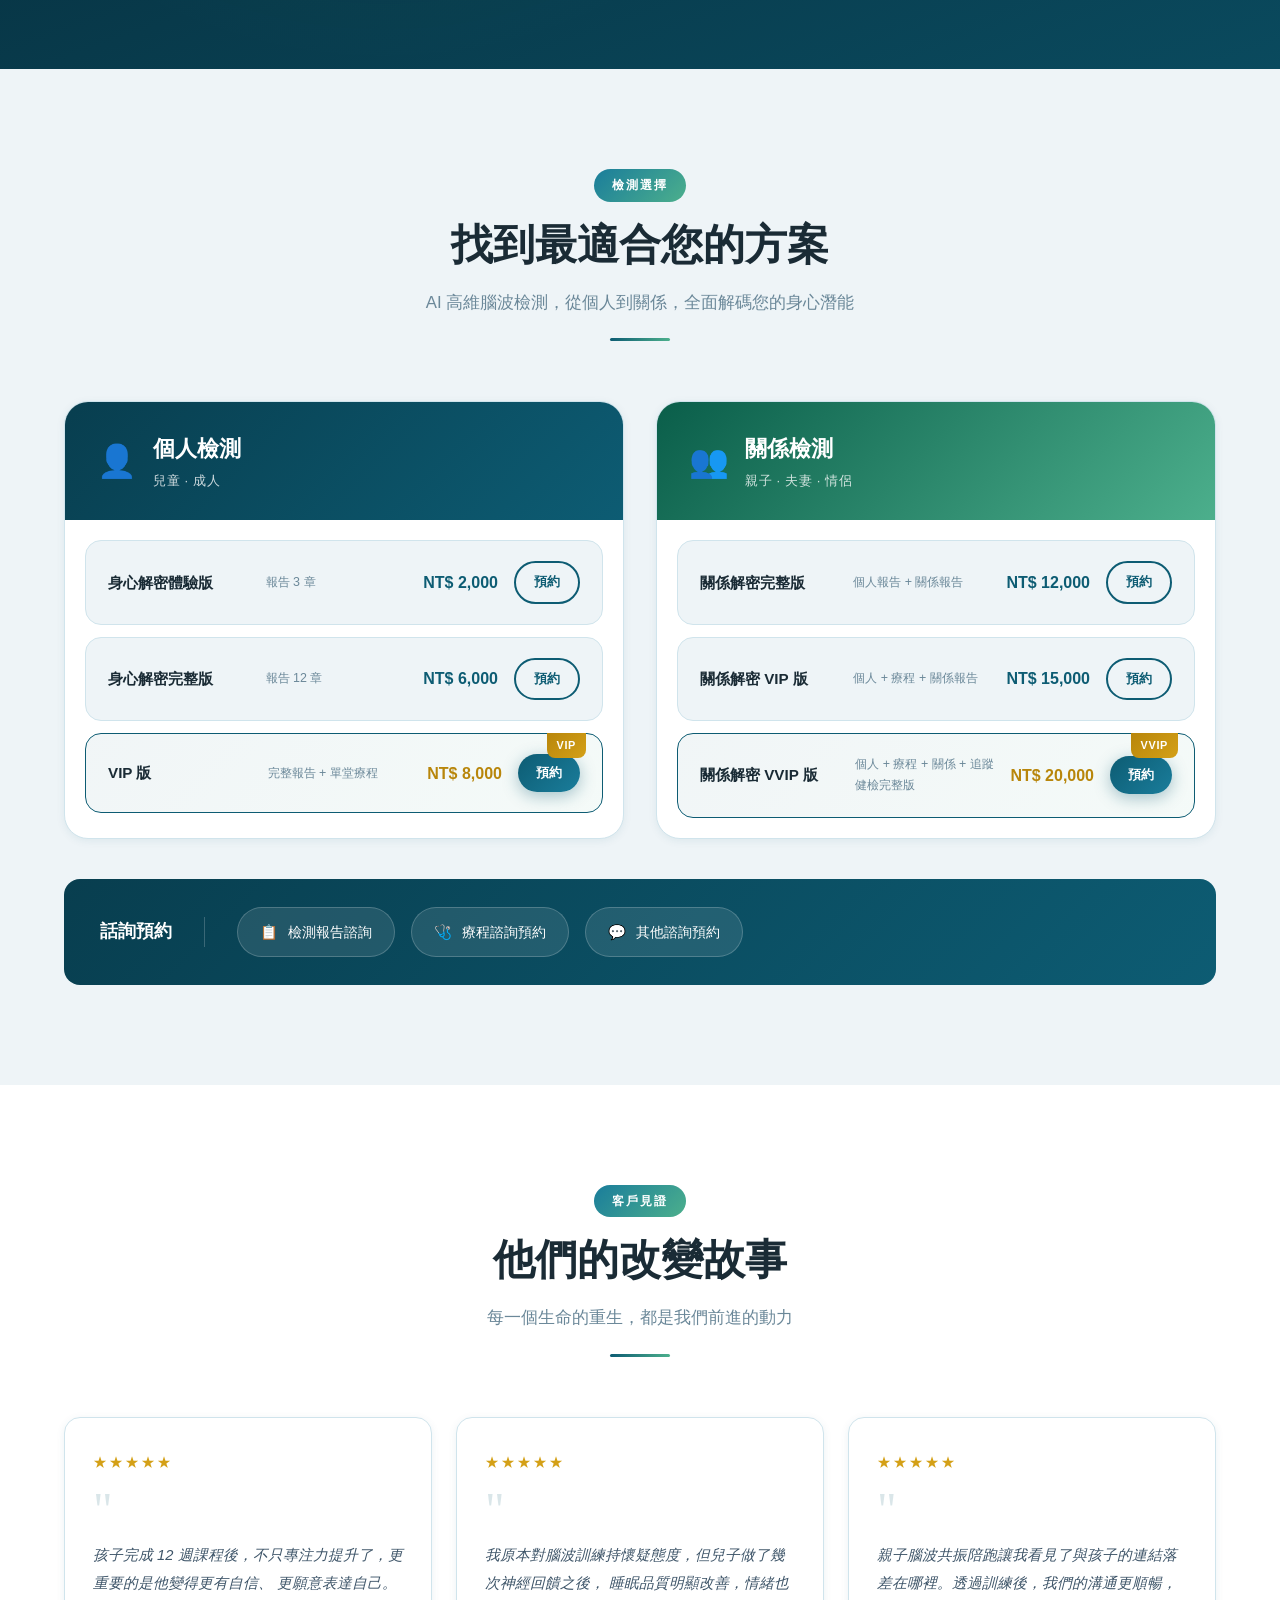
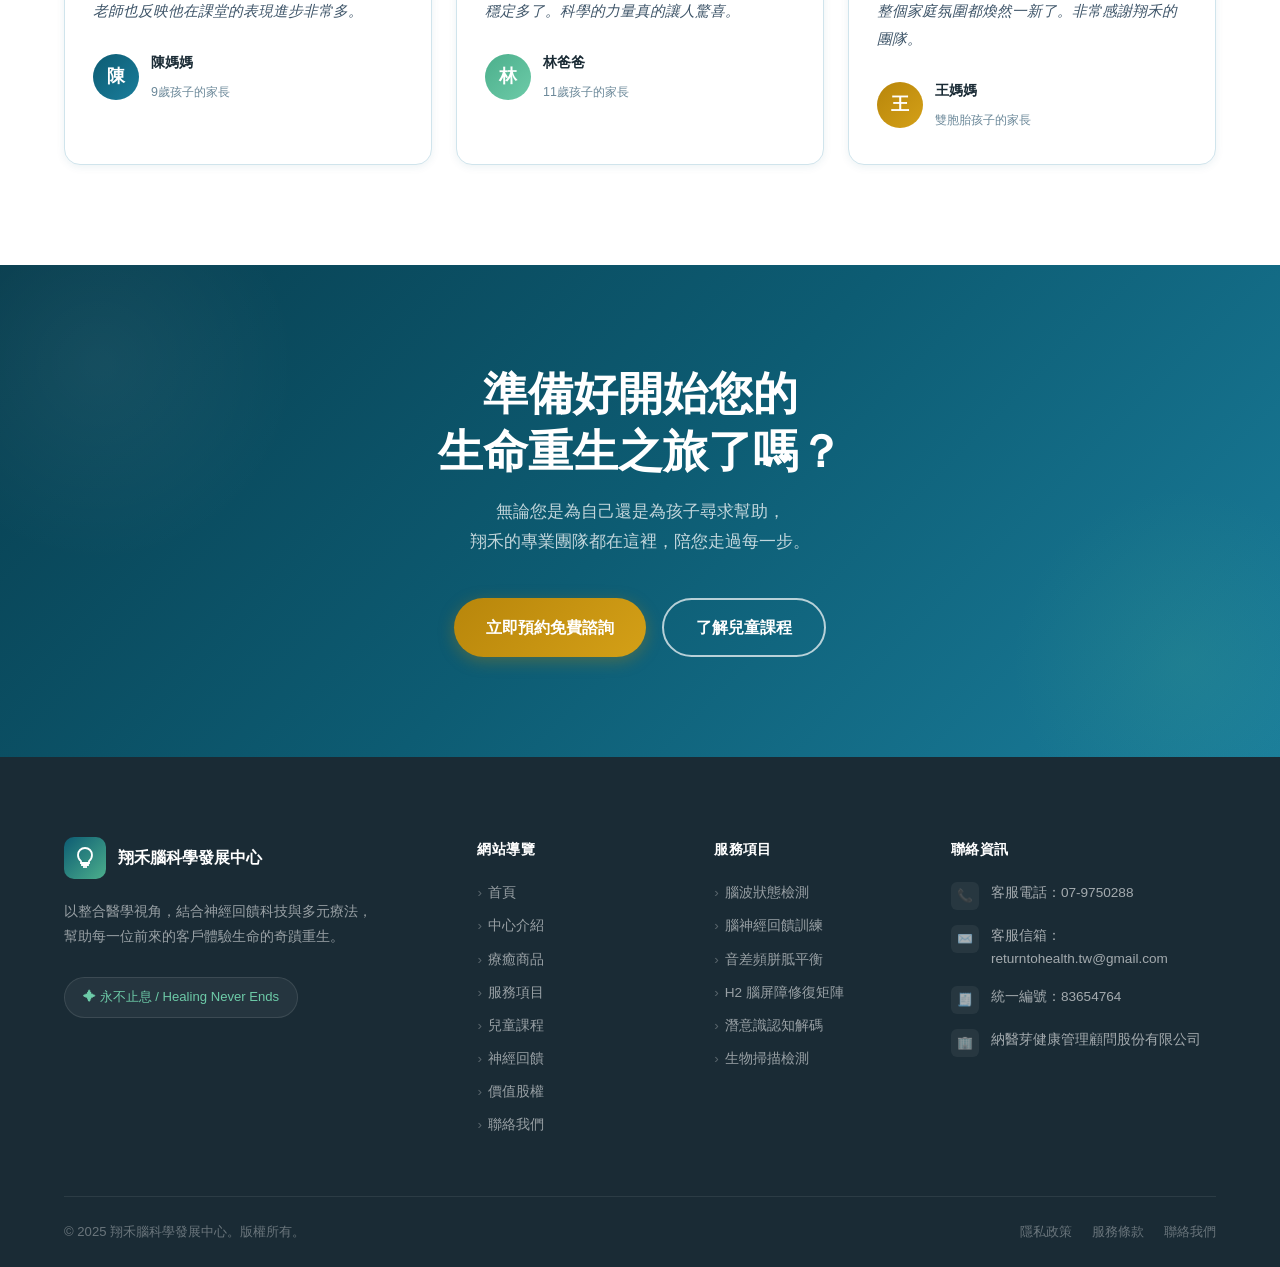
==== commit 7b964240: "Replace brand name 納醫芽 with 翔禾 in copy and update Hebrew origin story Co-authored-by: Cursor <cursor" ====
--- a/index.html
+++ b/index.html
@@ -73,7 +73,7 @@
             <strong>永不止息</strong> &nbsp;/&nbsp; Healing Never Ends
           </p>
           <p class="hero-description">
-            納醫芽，取自希伯來語「שּׁוב」（shuvv），意為「回歸・重生」。
+            翔禾，取自希伯來語「שּׁוב」（shuvv，意為「再生」）的讀音。
             我們以整合醫學的視角，運用神經回饋科技，幫助每一位前來的客戶
             體驗奇蹟般的身心康復與潛能釋放。
           </p>
@@ -134,14 +134,15 @@
           <div class="hebrew-word">
             <span class="hebrew-text">שּׁוב</span>
             <div class="hebrew-meaning">
-              <strong>Shuvv — 回歸・重生</strong>
-              源自希伯來聖經，意指奇蹟般的復原與回歸
+              <strong>Shuvv — 再生</strong>
+              源自希伯來聖經，意指奇蹟般的復原與再生
             </div>
           </div>
 
           <p class="mission-desc">
-            在古猶太傳統中，當神醫治皮膚疾病時，皮膚會從白色「回歸」（shuvv）為紅潤，
-            這是一種奇蹟般的重生。納醫芽之名，正承載著這種生命回歸本源的美好願景。
+            聖經記載，古時的猶太人因醫藥不發達，就會懇求上帝醫治；若皮膚潰爛呈現白色，
+            上帝醫治後，皮膚就會「再生」（shuvv）成紅色。本中心的「翔禾」，就取自「再生」希伯來文的讀音，
+            期許每一位來到中心的客戶，都能夠被神蹟醫治。
           </p>
           <p class="mission-desc">
             我們相信每一位前來中心的朋友，都能在科學與愛的陪伴下，
@@ -565,7 +566,7 @@
           </div>
           <div class="testimonial-quote">"</div>
           <div class="testimonial-text">
-            親子腦波共振陪跑讓我看見了與孩子的連結落差在哪裡。透過訓練後，我們的溝通更順暢，整個家庭氛圍都煥然一新了。非常感謝納醫芽的團隊。
+            親子腦波共振陪跑讓我看見了與孩子的連結落差在哪裡。透過訓練後，我們的溝通更順暢，整個家庭氛圍都煥然一新了。非常感謝翔禾的團隊。
           </div>
           <div class="testimonial-author">
             <div class="author-avatar avatar-3">王</div>
@@ -586,7 +587,7 @@
         <h2 class="cta-title">準備好開始您的<br/>生命重生之旅了嗎？</h2>
         <p class="cta-subtitle">
           無論您是為自己還是為孩子尋求幫助，<br/>
-          納醫芽的專業團隊都在這裡，陪您走過每一步。
+          翔禾的專業團隊都在這裡，陪您走過每一步。
         </p>
         <div class="cta-actions">
           <a href="contact.html" class="btn btn-gold">立即預約免費諮詢</a>
